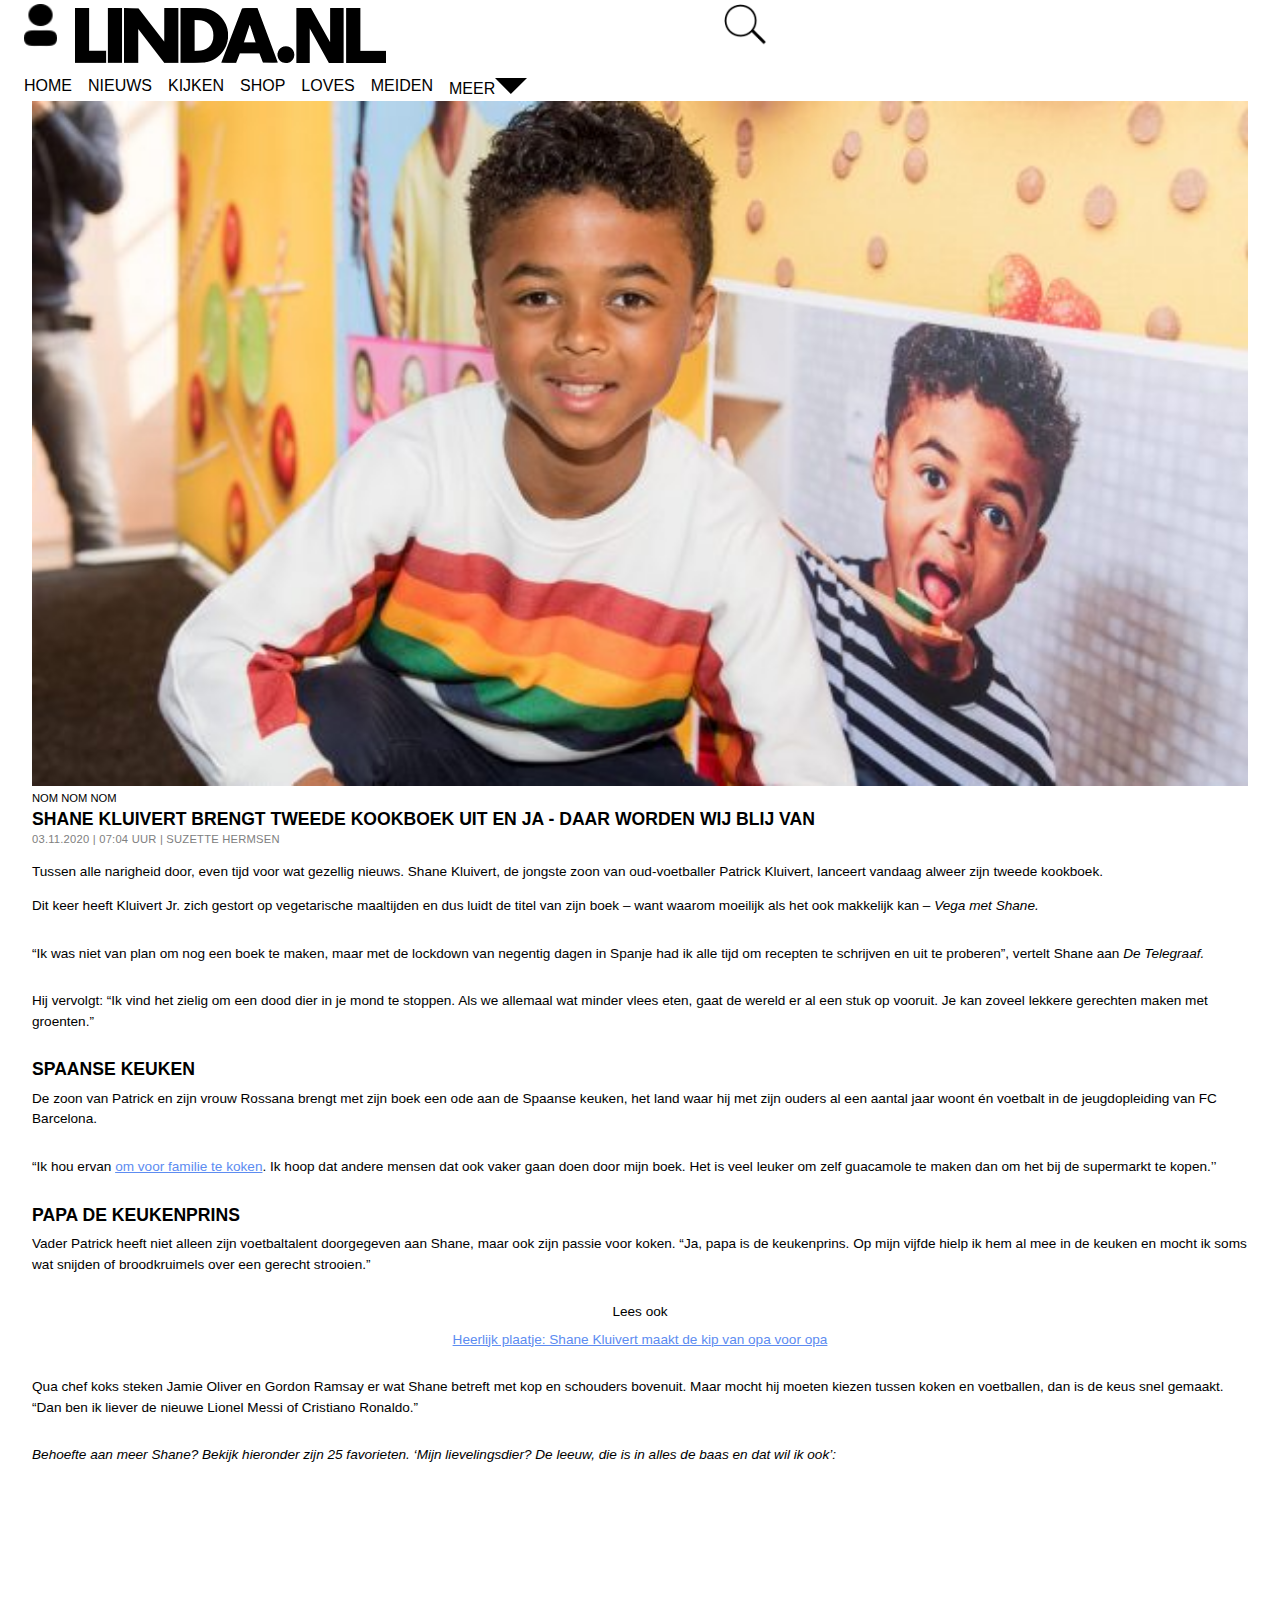
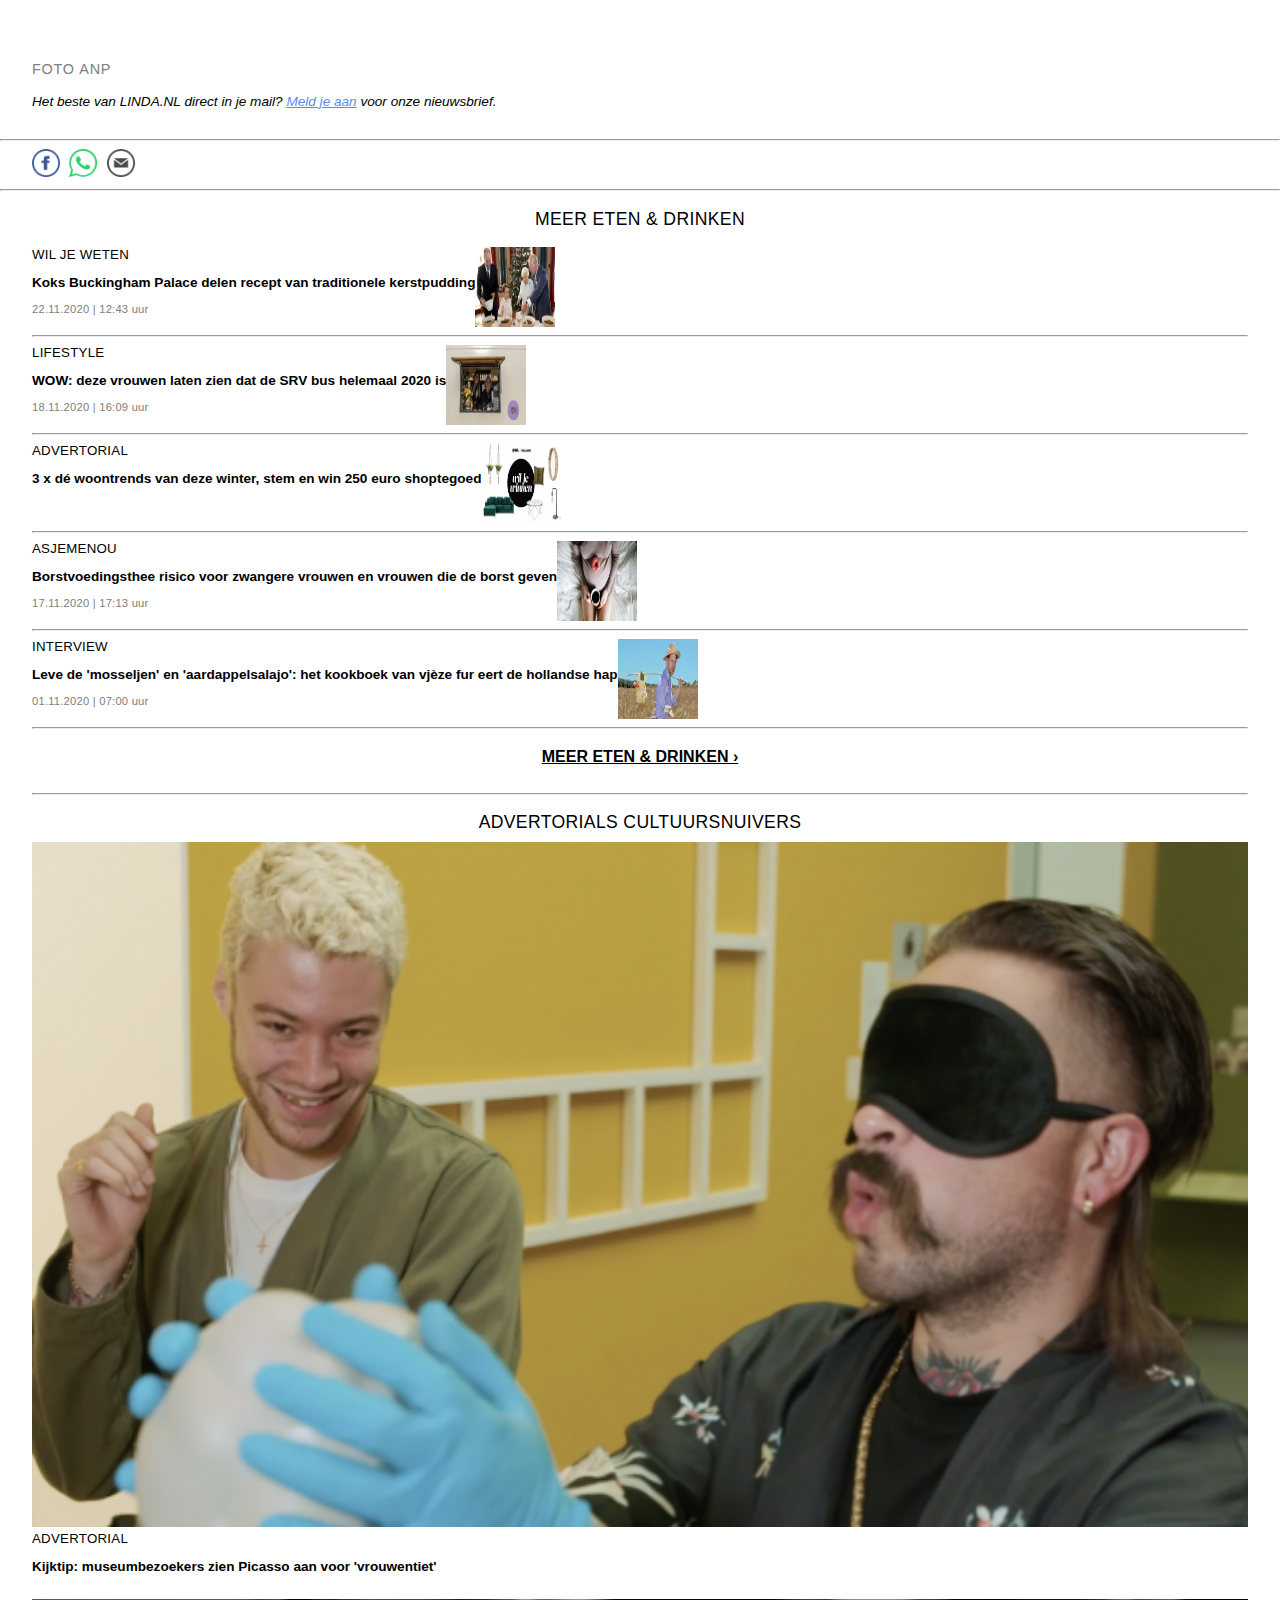
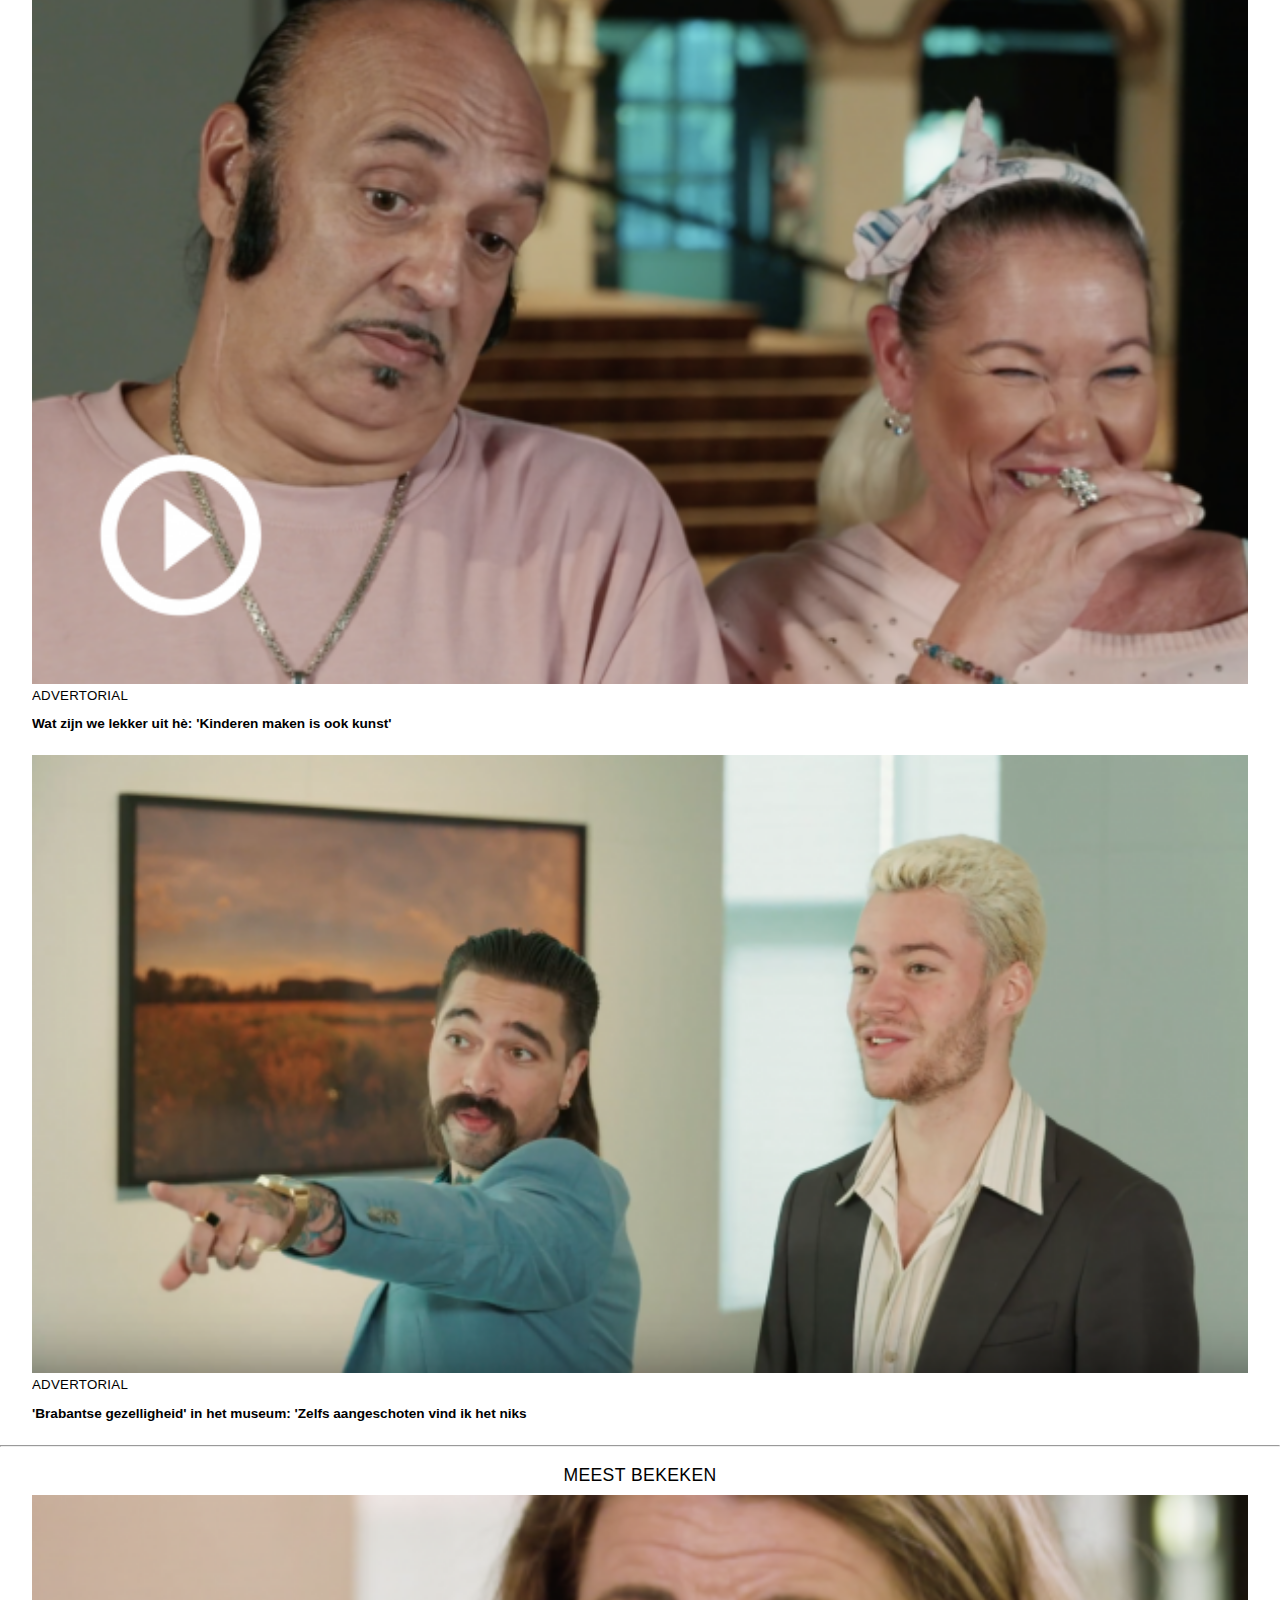
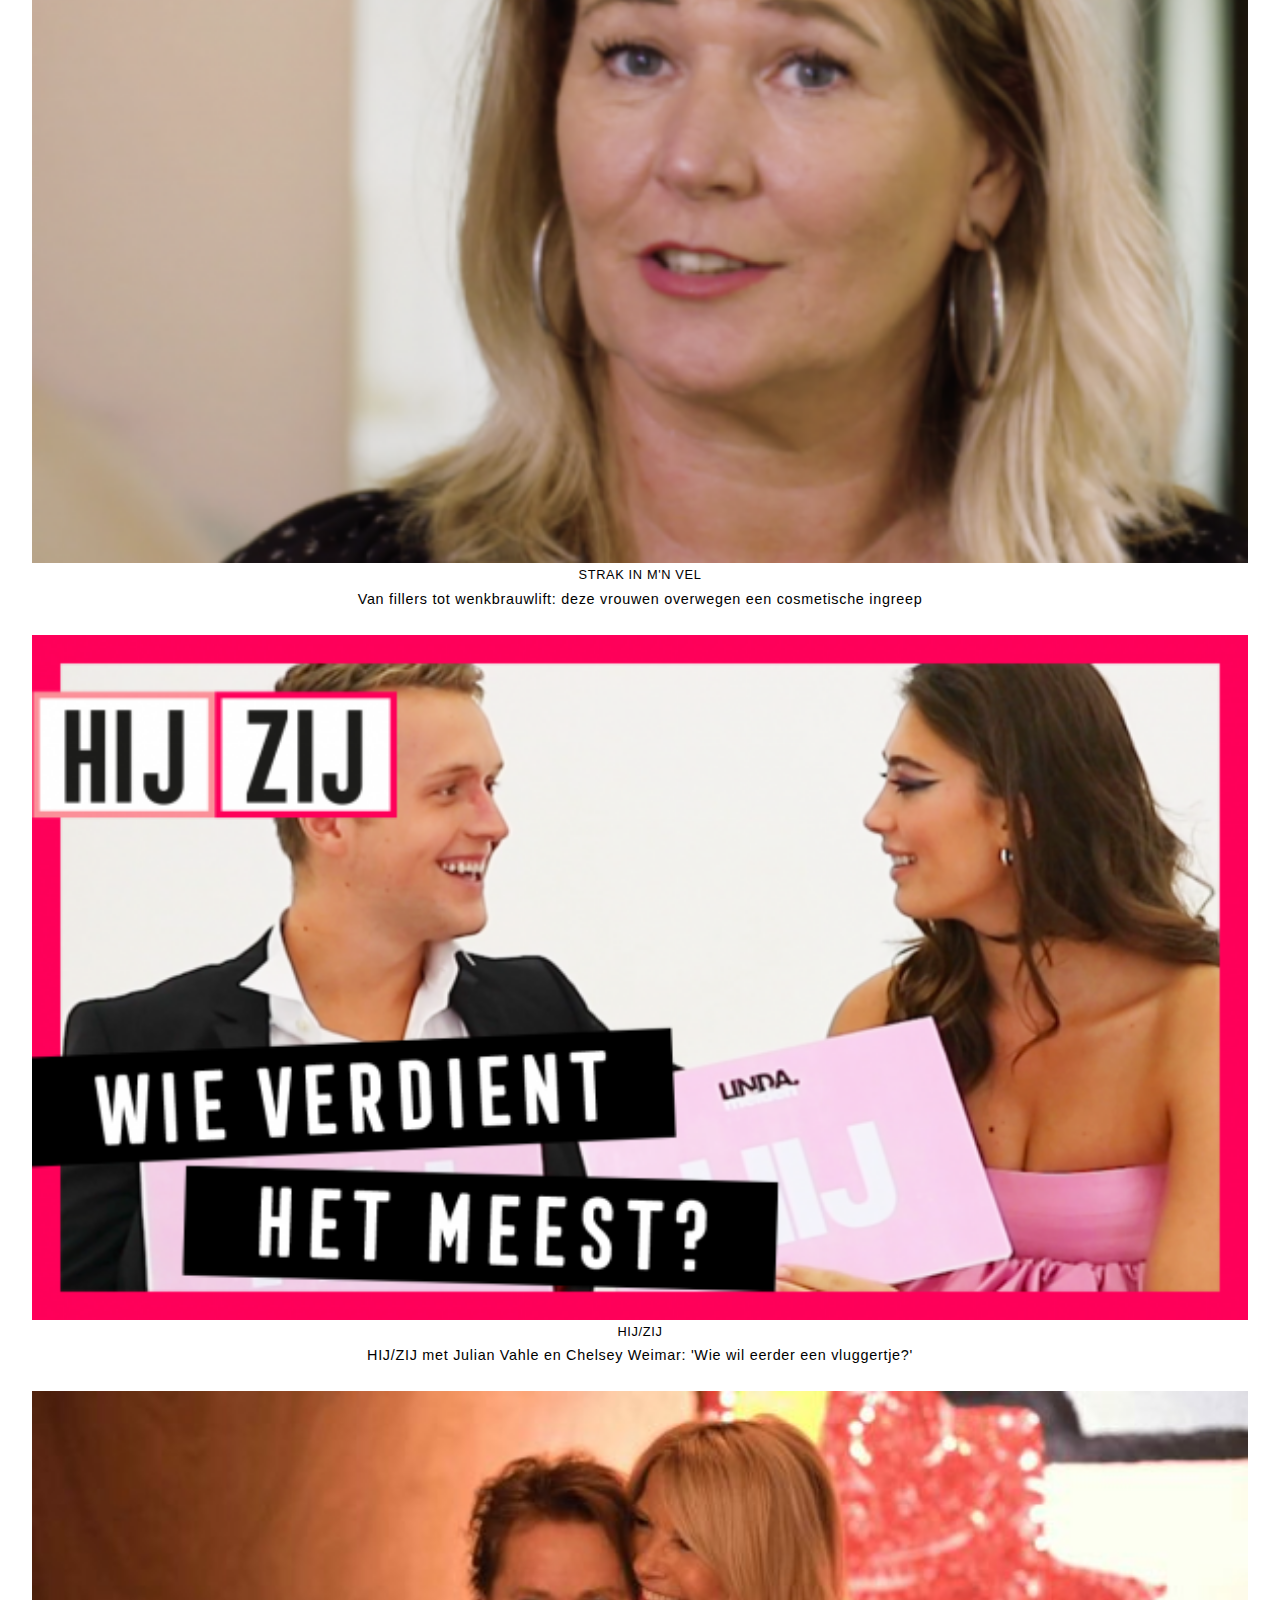
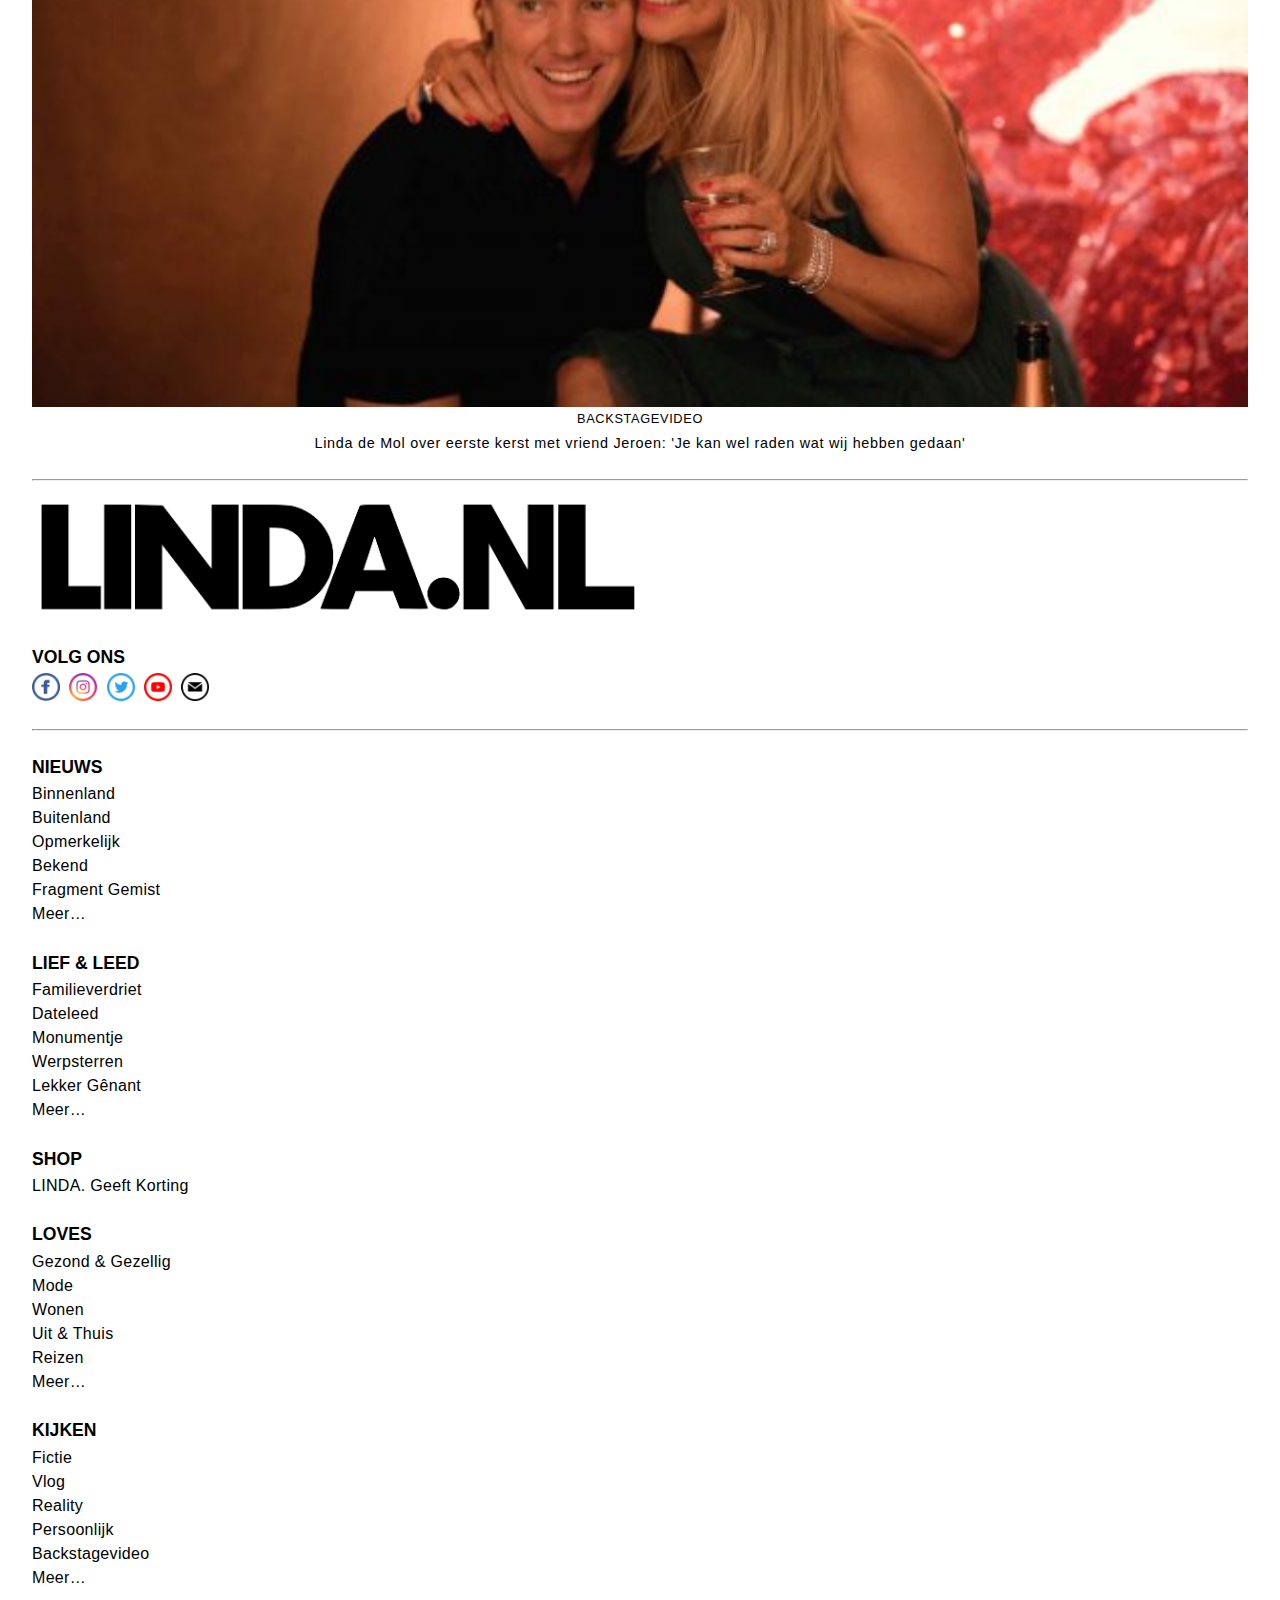
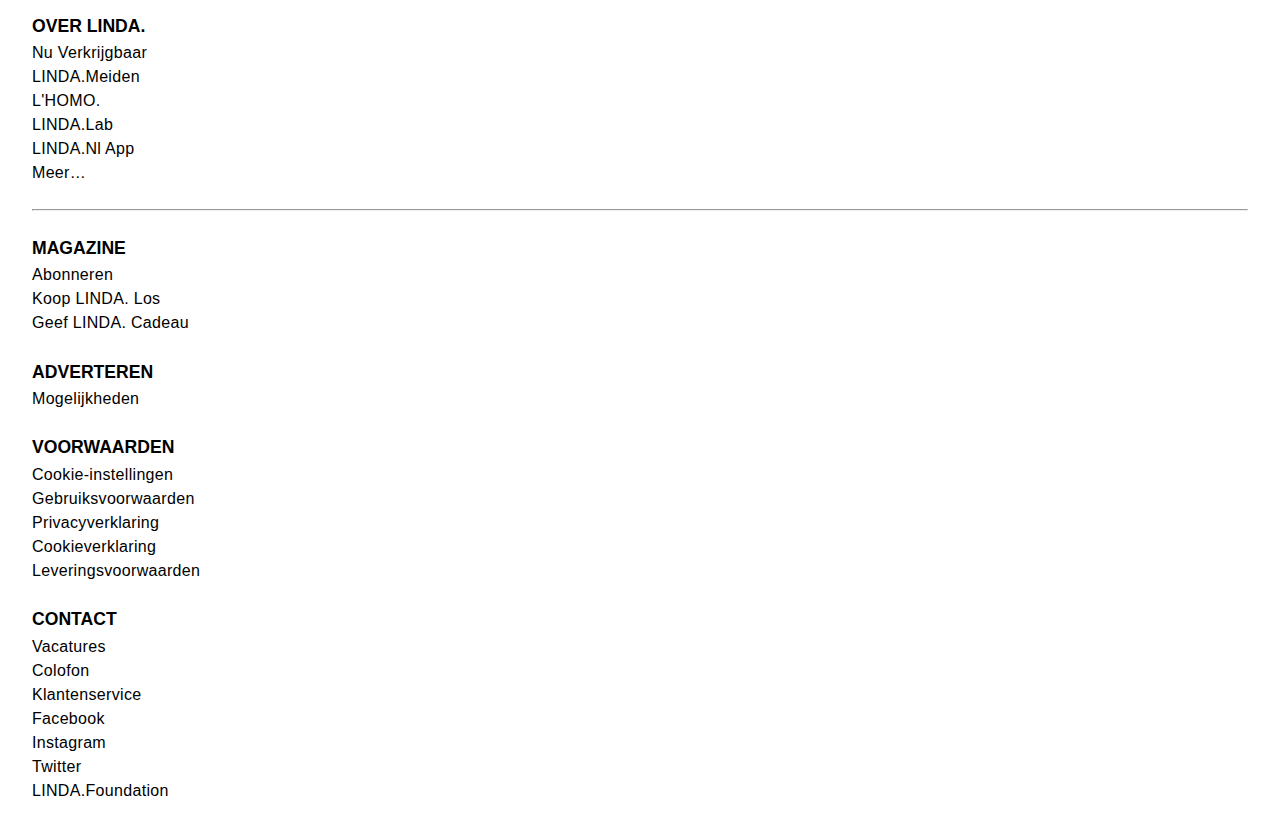
==== article.html @ 3e1a7495 "Add files via upload" ====
<!doctype html>
<html lang="nl">

<head>
    <meta charset="UTF-8">
    <meta name="author" content="jouw naam">
    <meta name="viewport" content="width=device-width, initial-scale=1">

    <title>Shane Kluivert brengt tweede kookboek uit en ja, daar worden wij blij van - Linda.nl</title>

    <link href="styles/style.css" rel="stylesheet">

    <!-- icon in de browserbalk -->
    <link rel="icon" href="" type="image/x-icon">
</head>

<body>
    <header>
        <nav>
            <ul>
                <li><a href=""> <img src="images/loginbutton@2x.png" alt="Account login"> </a></li>
                <li><a href="index.html"> <img src="images/Screenshot%202020-11-25%20at%2011.07.52.png" alt="Linda.nl logo"> </a></li>
                <li><a href=""> <img src="images/search@2x.png" alt="Zoekfunctie"> </a></li>
            </ul>

            <ul>
                <li><a href="index.html">Home</a></li>
                <li><a href="">Nieuws</a></li>
                <li><a href="">Kijken</a></li>
                <li><a href="">Shop</a></li>
                <li><a href="">Loves</a></li>
                <li><a href="">Meiden</a></li>
                <li class="meerknopje"><a href="">Meer<img src="images/more-menu@2x.png" alt="Meer menu"></a></li>
            </ul>
        </nav>
    </header>

    <main>
        <article>
            <img src="images/Shane-Kluivert-scaled-e1604383397595-600x338.jpg" alt="Shane Kluivert">
            <p class="ondertitel">Nom nom nom</p>
            <h1>Shane Kluivert brengt tweede kookboek uit en ja - daar worden wij blij van</h1>
            <h4>03.11.2020 | 07:04 uur | Suzette Hermsen</h4>

            <p><strong>Tussen alle narigheid door, even tijd voor wat gezellig nieuws. Shane Kluivert, de jongste zoon van oud-voetballer Patrick Kluivert, lanceert vandaag alweer zijn tweede kookboek.</strong></p>
            <p>Dit keer heeft Kluivert Jr. zich gestort op vegetarische maaltijden en dus luidt de titel van zijn boek – want waarom moeilijk als het ook makkelijk kan – <em>Vega met Shane.</em></p>
            <p>“Ik was niet van plan om nog een boek te maken, maar met de lockdown van negentig dagen in Spanje had ik alle tijd om recepten te schrijven en uit te proberen”, vertelt Shane aan <em>De Telegraaf.</em></p>
            <p>Hij vervolgt: “Ik vind het zielig om een dood dier in je mond te stoppen. Als we allemaal wat minder vlees eten, gaat de wereld er al een stuk op vooruit. Je kan zoveel lekkere gerechten maken met groenten.”</p>

            <h2>Spaanse keuken</h2>
            <p>De zoon van Patrick en zijn vrouw Rossana brengt met zijn boek een ode aan de Spaanse keuken, het land waar hij met zijn ouders al een aantal jaar woont én voetbalt in de jeugdopleiding van FC Barcelona.</p>
            <p>“Ik hou ervan <a href="https://www.linda.nl/nieuws/lekker-loeren/bekend-nederland-koken-shane-kluivert/">om voor familie te koken</a>. Ik hoop dat andere mensen dat ook vaker gaan doen door mijn boek. Het is veel leuker om zelf guacamole te maken dan om het bij de supermarkt te kopen.’’</p>

            <h2>Papa de keukenprins</h2>
            <p>Vader Patrick heeft niet alleen zijn voetbaltalent doorgegeven aan Shane, maar ook zijn passie voor koken. “Ja, papa is de keukenprins. Op mijn vijfde hielp ik hem al mee in de keuken en mocht ik soms wat snijden of broodkruimels over een gerecht strooien.”</p>

            <p><strong>Lees ook</strong></p>
            <p><a href="https://www.linda.nl/nieuws/lekker-loeren/bekend-nederland-koken-shane-kluivert/">Heerlijk plaatje: Shane Kluivert maakt de kip van opa voor opa</a></p>

            <p>Qua chef koks steken Jamie Oliver en Gordon Ramsay er wat Shane betreft met kop en schouders bovenuit. Maar mocht hij moeten kiezen tussen koken en voetballen, dan is de keus snel gemaakt. “Dan ben ik liever de nieuwe Lionel Messi of Cristiano Ronaldo.”</p>
            <p><i>Behoefte aan meer Shane? Bekijk hieronder zijn 25 favorieten. ‘Mijn lievelingsdier? De leeuw, die is in alles de baas en dat wil ik ook’:</i></p>

            <!-- bron = https://www.youtube.com/watch?v=6t5R_1Z32yU -->
            <iframe src="https://www.youtube.com/embed/6t5R_1Z32yU" frameborder="0" allow="accelerometer; autoplay; clipboard-write; encrypted-media; gyroscope; picture-in-picture" allowfullscreen></iframe>

            <h3>Foto <b>anp</b></h3>

            <p><i>Het beste van LINDA.NL direct in je mail? <a href="https://www.linda.nl/schrijf-je-in-voor-de-linda-nl-nieuwsbrief/">Meld je aan</a> voor onze nieuwsbrief.</i></p>

        </article>

        <hr />
        <section class='share'>
            <ul>
                <a href="https://www.facebook.com/login.php?skip_api_login=1&api_key=966242223397117&signed_next=1&next=https%3A%2F%2Fwww.facebook.com%2Fsharer%2Fsharer.php%3Fu%3Dhttps%253A%252F%252Fwww.linda.nl%252Flifestyle%252Feten-drinken%252Fshane-kluivert-tweede-kookboek-vega%252F&cancel_url=https%3A%2F%2Fwww.facebook.com%2Fdialog%2Fclose_window%2F%3Fapp_id%3D966242223397117%26connect%3D0%23_%3D_&display=popup&locale=en_GB" target="_blank"> <img src="images/share-fb@2x.png" alt="Share met Facebook"> </a>
                <a href="https://api.whatsapp.com/send?text=Shane%20Kluivert%20brengt%20tweede%20kookboek%20uit%20en%20ja%20-%20daar%20worden%20wij%20blij%20van%20https%3A%2F%2Fwww.linda.nl%2Flifestyle%2Feten-drinken%2Fshane-kluivert-tweede-kookboek-vega%2F" target="_blank"> <img src="images/share-whatsapp@2x.png" alt="Share met Whatsapp"> </a>
                <a href='mailto:redactie@linda.nl'> <img src="images/share-mail@2x.png" alt="Share met E-mail"> </a>
            </ul>
        </section> <!-- end of class share -->
        <hr />

        <article class='Meer eten & drinken'>
            <h2><b>Meer</b> eten &amp; drinken</h2>

            <section>
                <section>
                    <h5>Wil je weten</h5>
                    <h3>Koks Buckingham Palace delen recept van traditionele kerstpudding</h3>
                    <h4>22.11.2020 | 12:43 uur</h4>
                </section>
                <section>
                    <img src="images/Koninklijk-toetje-Buckingham-Palace-koks-delen-recept-van-traditionele-kerstpudding-300x168.jpg" alt="Koninklijke familie schept toetje van traditionele kerstpudding op">
                </section>
            </section>

            <hr />

            <section>
                <section>
                    <h5>Lifestyle</h5>
                    <h3>WOW: deze vrouwen laten zien dat de SRV bus helemaal 2020 is</h3>
                    <h4>18.11.2020 | 16:09 uur</h4>
                </section>
                <section>
                    <img src="images/DeWinkelOpWielen-scaled-e1605708329240-300x168.jpg" alt="2 dames openen winkel in SRV bus">
                </section>
            </section>

            <hr />

            <section>
                <section>
                    <h5>Advertorial</h5>
                    <h3>3 x dé woontrends van deze winter, stem en win 250 euro shoptegoed</h3>
                </section>
                <section>
                    <img src="images/WJW-header_nov_V1-300x169.png" alt="Winactie van Linda.nl en Bol.com voor woonartikelen">
                </section>
            </section>

            <hr />

            <section>
                <section>
                    <h5>Asjemenou</h5>
                    <h3>Borstvoedingsthee risico voor zwangere vrouwen en vrouwen die de borst geven</h3>
                    <h4>17.11.2020 | 17:13 uur</h4>
                </section>
                <section>
                    <img src="images/borstvoedingsthee-afgeraden-zwangere-vrouwen-borstvoeding-300x169.jpg" alt="Zwangere vrouw op bed, met koffie in de handen en een donut op de buik">
                </section>
            </section>

            <hr />

            <section>
                <section>
                    <h5>Interview</h5>
                    <h3>Leve de 'mosseljen' en 'aardappelsalajo': het kookboek van vjèze fur eert de hollandse hap</h3>
                    <h4>01.11.2020 | 07:00 uur</h4>
                </section>
                <section>
                    <img src="images/Leve-de-paddestoeljen-het-kookboek-van-Vj%C3%A8ze-Fur-eert-de-Hollandse-hap-300x169.jpg" alt=" Vjèze Fur met picknicktas vol Hollandse groenten">
                </section>
            </section>

            <hr />

            <p><a href="">meer eten &amp; drinken &rsaquo;</a></p>

            <hr />
        </article> <!-- end of class meer eten & drinken -->


        <article class='advertorials cultuursnuivers'>
            <h2><b>Advertorials</b> cultuursnuivers</h2>

            <section>
                <img src="images/Van-abbe-e1605616586146-600x338.png" alt="Museumbezoekers raken geblinddoekt kunstwerk Picasso aan">
                <h5>Advertorial</h5>
                <h3>Kijktip: museumbezoekers zien Picasso aan voor 'vrouwentiet'</h3>
            </section>

            <section>
                <img src="images/Een-titel-toevoegen-2-600x338.png" alt="Een stelletje, links een man, rechts een vrouw">
                <h5>Advertorial</h5>
                <h3>Wat zijn we lekker uit hè: 'Kinderen maken is ook kunst'</h3>
            </section>

            <section>
                <img src="images/Schermafbeelding-2020-11-06-om-14.55.43-600x305.png" alt="2 museumbezoekers, de linker wijst naar een kunstwerk, de rechter kijkt er verbaasd naar">
                <h5>Advertorial</h5>
                <h3>'Brabantse gezelligheid' in het museum: 'Zelfs aangeschoten vind ik het niks</h3>
            </section>
        </article> <!-- end of class advertorials cultuursnuivers -->

        <hr />
        <article class='Meest bekeken'>
            <h2><b>Meest</b> bekeken</h2>

            <section>
                <img src="images/Schermafbeelding-2020-11-20-om-16.22.31-600x330.png" alt="Een vrouw die een cosmetische ingreep overweegt">
                <section>
                    <h5>Strak in m'n vel</h5>
                    <h3>Van fillers tot wenkbrauwlift: deze vrouwen overwegen een cosmetische ingreep</h3>
                </section>
            </section>

            <section>
                <img src="images/hij-zij-thumb-julian-600x338.png" alt="Links Julian Vahle, rechts Chelsey Weimar, thumbnail: 'Wie verdient het meest'">
                <section>
                    <h5>Hij/zij</h5>
                    <h3>HIJ/ZIJ met Julian Vahle en Chelsey Weimar: 'Wie wil eerder een vluggertje?'</h3>
                </section>
            </section>

            <section>
                <img src="images/linda-jeroen-kerst-600x304.jpg" alt="Linda de Mol vrolijk op schoot bij vriend Jeroen">
                <section>
                    <h5>Backstagevideo</h5>
                    <h3>Linda de Mol over eerste kerst met vriend Jeroen: 'Je kan wel raden wat wij hebben gedaan'</h3>
                </section>
            </section>

        </article> <!-- end of class meest bekeken -->
    </main>

    <footer>
        <hr />

        <img class="logo" src="images/Screenshot%202020-11-25%20at%2011.07.52.png" alt="Linda.nl logo">

        <section class='volg ons'>
            <h2>Volg ons</h2>
            <ul>
                <a href="https://www.facebook.com/linda.nl/" target="_blank"> <img src="images/icon-fb@2x.png" alt="Facebook icon"> </a>
                <a href="https://www.instagram.com/linda/" target="_blank"> <img src="images/icon-instagram@2x.png" alt="Instagram icon"> </a>
                <a href="https://twitter.com/lindanieuws" target="_blank"> <img src="images/icon-twitter@2x.png" alt="Twitter icon"> </a>
                <a href="https://www.youtube.com/channel/UCWC7Q-2GDq3qexVxcdWIJoQ" target="_blank"> <img src="images/icon-youtube@2x.png" alt="You-Tube icon"> </a>
                <a href="https://www.linda.nl/nieuwsbrief" target="_blank"> <img src="images/icon-newsletter@2x.png" alt="E-mail icon"> </a>
            </ul>
        </section> <!-- end of class volg ons -->

        <hr />

        <section class='Nieuws'>
            <h2><a href="https://www.linda.nl/nieuws/">Nieuws</a></h2>
            <ul>
                <li><a href="https://www.linda.nl/nieuws/binnenland/">Binnenland</a></li>
                <li><a href="https://www.linda.nl/nieuws/buitenland/">Buitenland</a></li>
                <li><a href="https://www.linda.nl/nieuws/opmerkelijk/">Opmerkelijk</a></li>
                <li><a href="https://www.linda.nl/nieuws/bekend/">Bekend</a></li>
                <li><a href="https://www.linda.nl/nieuws/fragment-gemist/">Fragment Gemist</a></li>
                <li><a href="https://www.linda.nl/nieuws/">Meer&hellip;</a></li>
            </ul>
        </section> <!-- end of class nieuws -->

        <section class='Lief & leed'>
            <h2><a href="https://www.linda.nl/lief-en-leed/">Lief &amp; leed</a></h2>
            <ul>
                <li><a href="https://www.linda.nl/familieverdriet/">Familieverdriet</a></li>
                <li><a href="https://www.linda.nl/lief-en-leed/dateleed/">Dateleed</a></li>
                <li><a href="https://www.linda.nl/lief-en-leed/monumentje/">Monumentje</a></li>
                <li><a href="https://www.linda.nl/lief-en-leed/werpsterren/">Werpsterren</a></li>
                <li><a href="https://www.linda.nl/lief-en-leed/lekker-genant/">Lekker Gênant</a></li>
                <li><a href="https://www.linda.nl/lief-en-leed/">Meer&hellip;</a></li>
            </ul>
        </section> <!-- end of class lief & leed -->

        <section class='Shop'>
            <h2><a href="https://korting.linda.nl/">Shop</a></h2>
            <ul>
                <li><a href="https://korting.linda.nl/">LINDA. Geeft Korting</a></li>
            </ul>
        </section> <!-- end of class shop -->

        <section class='Loves'>
            <h2><a href="https://www.linda.nl/loves/">Loves</a></h2>
            <ul>
                <li><a href="https://www.linda.nl/gezond-gezellig/">Gezond &amp; Gezellig</a></li>
                <li><a href="https://www.linda.nl/lifestyle/mode/">Mode</a></li>
                <li><a href="https://www.linda.nl/lifestyle/wonen/">Wonen</a></li>
                <li><a href="https://www.linda.nl/uit/">Uit &amp; Thuis</a></li>
                <li><a href="https://www.linda.nl/reizen/">Reizen</a></li>
                <li><a href="https://www.linda.nl/loves/">Meer&hellip;</a></li>
            </ul>
        </section> <!-- end of class loves -->

        <section class='Kijken'>
            <h2><a href="https://www.linda.nl/kijken/">Kijken</a></h2>
            <ul>
                <li><a href="https://www.linda.nl/tv/fictie/">Fictie</a></li>
                <li><a href="https://www.linda.nl/tv/vlog/">Vlog</a></li>
                <li><a href="https://www.linda.nl/tv/reality/">Reality</a></li>
                <li><a href="https://www.linda.nl/tv/persoonlijk/">Persoonlijk</a></li>
                <li><a href="https://www.linda.nl/tv/backstagevideo/">Backstagevideo</a></li>
                <li><a href="https://www.linda.nl/tv/">Meer&hellip;</a></li>
            </ul>
        </section> <!-- end of class kijken -->

        <section class='Over LINDA.'>
            <h2><a href="https://www.linda.nl/magazine/">Over LINDA.</a></h2>
            <ul>
                <li><a href="https://www.linda.nl/magazine/">Nu Verkrijgbaar</a></li>
                <li><a href="https://www.linda.nl/linda-meiden/">LINDA.Meiden</a></li>
                <li><a href="https://www.linda.nl/linda-tv-nieuws/lhomo-linda-tv/">L'HOMO.</a></li>
                <li><a href="https://www.linda.nl/?page_id=526406/">LINDA.Lab</a></li>
                <li><a href="https://www.linda.nl/app/">LINDA.Nl App</a></li>
                <li><a href="https://www.linda.nl/magazine/">Meer&hellip;</a></li>
            </ul>
        </section> <!-- end of class over LINDA. -->

        <hr />

        <section class='Magazine'>
            <h2>Magazine</h2>
            <ul>
                <li><a href="https://abonnement.linda.nl/#origin=titelsite-linda&linktype=click-abonneren-footer/">Abonneren</a></li>
                <li><a href="https://www.linda.nl/koop-linda-los/">Koop LINDA. Los</a></li>
                <li><a href="https://abonnement.linda.nl/geefcadeau#origin=titelsite-linda&linktype=click-footer-cadeau/">Geef LINDA. Cadeau</a></li>
            </ul>
        </section> <!-- end of class magazine -->

        <section class='Adverteren'>
            <h2>Adverteren</h2>
            <ul>
                <li><a href="https://adverteren.linda.nl/">Mogelijkheden</a></li>
            </ul>
        </section> <!-- end of class adverteren -->

        <section class='Voorwaarden'>
            <h2>Voorwaarden</h2>
            <ul>
                <li><a href="">Cookie-instellingen</a></li>
                <li><a href="https://privacy.talpanetwork.com/nl/voorwaarden/">Gebruiksvoorwaarden</a></li>
                <li><a href="https://privacy.talpanetwork.com/nl/privacy/">Privacyverklaring</a></li>
                <li><a href="https://privacy.talpanetwork.com/nl/cookies/">Cookieverklaring</a></li>
                <li><a href="https://www.linda.nl/leveringsvoorwaarden/">Leveringsvoorwaarden</a></li>
            </ul>
        </section> <!-- end of class voorwaarden -->

        <section class='Contact'>
            <h2>Contact</h2>
            <ul>
                <li><a href="https://www.linda.nl/vacature/">Vacatures</a></li>
                <li><a href="https://www.linda.nl/colofon/">Colofon</a></li>
                <li><a href="http://klantenservice.linda.nl/nl/support/home/">Klantenservice</a></li>
                <li><a href="https://www.facebook.com/linda.nl/">Facebook</a></li>
                <li><a href="https://www.instagram.com/linda/">Instagram</a></li>
                <li><a href="https://twitter.com/lindanieuws/">Twitter</a></li>
                <li><a href="https://www.lindafoundation.nl/">LINDA.Foundation</a></li>
            </ul>
        </section> <!-- end of class contact -->
    </footer>

    <script src="scripts/script.js"></script>
</body>

</html>
---- styles/style.css ----
/* styling geldig op alle html */
* {
    /* nergens een padding tussen, zonder dit kan een default gegeven worden met padding */
    padding: 0;
    /* padding en border hebben geen invloed op de width */
    box-sizing: border-box;
    font-family: "Helvetica Neue", sans-serif;
    background-color: white;
    margin: 0;
}

header {
    display: flex;
    margin-left: 1em;
    margin-right: 1em;
}

header nav ul {
    display: flex;
    overflow-x: scroll;
}

header nav ul li {
    text-transform: uppercase;
    font-weight: 200;
    /* margin boven en onder & links en rechts */
    margin: .25em 0;
    line-height: 1em;
    list-style-type: none;
    padding-left: .5em;
    padding-right: .5em;
}

.meerknopje {
    display: flex;
    flex-direction: row;
}

/* unvisited link */
header a:link {
    color: black;
    text-decoration: none;
}

/* visited link */
header a:visited {
    color: black;
    text-decoration: none;
    text-decoration: underline;
    font-weight: 600;
}

/* mouse over link */
header a:hover,
a:focus {
    color: black;
    text-decoration: none;
}

/* selected link */
header a:active {}


/* inlog icon in header */
header nav ul li:nth-of-type(1) img {
    width: 110%;
}

/* linda logo in header */
header nav ul li:nth-of-type(2) img {
    width: 50%;
}

/* vergrootglas icon in header */
header nav ul li:nth-of-type(3) img {
    width: 90%;
}

main article {
    margin-left: 2em;
    margin-right: 2em;
}

p.ondertitel {
    text-transform: uppercase;
    font-weight: 300;
    margin-top: 1em;
    margin: auto;
    font-size: .7em;
}

h1 {
    text-transform: uppercase;
    font-weight: 900;
    /* maak de tekst zo smal als mogelijk */
    font-stretch: ultra-condensed;
    /* margin boven en onder & links en rechts */
    margin: .25em 0;
    line-height: 1em;
    font-size: 1.1em;
}

h2 {
    text-transform: uppercase;
    margin: 0 0 .5em 0;
    /* maak de tekst zo smal als mogelijk */
    font-stretch: ultra-condensed;
    font-size: 1.1em;
}

h3 {
    font-weight: 600;
    font-size: .85em;
}

h4 {
    font-weight: 300;
    /* iets meer witruimte tussen de letters in */
    letter-spacing: .02em;
    font-size: .7em;
    color: grey;
}

h5 {
    text-transform: uppercase;
    font-weight: 300;
    /* iets meer witruimte tussen de letters in */
    letter-spacing: .02em;
    margin: 0 0 1em 0;
}

p {
    font-size: .85em;
    font-weight: 300;
    margin: 0 0 2em 0;
    line-height: 1.5em;
}

/* H2 in eerste artikel over Shane KLuivert */
main article:nth-of-type(1) h2 {
    font-weight: 900;
}

/* H2 in tweede artikel met kopje meer eten & drinken */
main article:nth-of-type(2) h2 {
    font-weight: 200;
    /* iets meer witruimte tussen de letters in */
    letter-spacing: .02em;
    text-align: center;
    padding-top: 1em;
}

/* H2 in derde artikel met kopje advertorials cultuursnuivers */
main article:nth-of-type(3) h2 {
    font-weight: 200;
    /* iets meer witruimte tussen de letters in */
    letter-spacing: .02em;
    text-align: center;
    padding-top: 1em;
}

/* H2 in vierde artikel met kopje meest bekeken */
main article:nth-of-type(4) h2 {
    font-weight: 200;
    /* iets meer witruimte tussen de letters in */
    letter-spacing: .02em;
    text-align: center;
    padding-top: 1em;
}

/* H3 in eerste artikel over Shane Kluivert */
main article:nth-of-type(1) h3:nth-of-type(1) {
    text-transform: uppercase;
    font-weight: 300;
    font-size: .9em;
    color: grey;
    /* iets meer witruimte tussen de letters in */
    letter-spacing: .05em;
    padding: 1em 0;
}

/* H3 in tweede artikel over meer eten & drinken */
main article:nth-of-type(2) h3 {
    padding-bottom: 1em;
}

/* H3 in het derde artikel over advertorials cultuursnuivers */
main article:nth-of-type(3) h3 {
    padding-bottom: 1.8em;
}

/* H3 in vierde artikel over meest bekeken de 'uitleg' bij afbeelding */
main article:nth-of-type(4) h3 {
    font-weight: 400;
    font-size: .9em;
    /* iets meer witruimte tussen de letters in */
    letter-spacing: .05em;
    line-height: 1.4em;
    margin-bottom: 1.8em;
}

/* H4 in eerste artikel over Shane Kluivert 'tijdsaanduiding en auteur' */
main article:nth-of-type(1) h4 {
    text-transform: uppercase;
    margin: 0 0 1.5em 0;
}

/* H5 in vierde artikel over meest bekeken de 'ondertitel' bij afbeelding */
main article:nth-of-type(4) h5 {
    letter-spacing: .05em;
    font-size: .8em;
    margin-bottom: .5em;
}

/* eerste p in eerste artikel over Shane Kluivert */
main article:nth-of-type(1) p:nth-of-type(2) {
    margin-bottom: 1em;
}

/* negende p in eerste artikel over Shane Kluivert 'lees ook' */
main article:nth-of-type(1) p:nth-of-type(9) {
    text-align: center;
    margin-top: 2em;
    margin-bottom: .5em;
}

/* tiende p in eerste artikel over Shane Kluivert 'link bij lees ook' */
main article:nth-of-type(1) p:nth-of-type(10) {
    text-align: center;
    margin-top: 0;
    margin-bottom: 2em;
}

/* p in tweede artikel 'meer eten & drinken link' */
main article:nth-of-type(2) p:nth-of-type(1) {
    text-transform: uppercase;
    font-weight: 800;
    text-align: center;
    margin-top: 1em;
    margin-bottom: 1.5em;
    font-size: 1em;
}

/* linkjes in eerste artikel over Shane Kluivert */
main article:nth-of-type(1) a {
    text-decoration: underline;
    color: black;
}

/* linkjes in tweede artikel 'meer eten & drinken' */
main article:nth-of-type(2) a {
    text-decoration: underline;
    color: black;
}

/* unvisited link in eerste artikel over Shane Kluivert */
main article:nth-of-type(1) a:link {
    color: #5d8cf1;
}

/* visited link in eerste artikel over Shane Kluivert */
main article:nth-of-type(1) a:visited {
    color: #5d8cf1;
}

/* mouse over link in eerste artikel over Shane Kluivert */
main article:nth-of-type(1) a:hover,
a:focus {}

/* selected link in eerste artikel over Shane Kluivert */
main article:nth-of-type(1) a:active {}

/* het tweede artikel */
main article:nth-of-type(2) section {
    display: flex;
    align-items: flex-start;
    padding: .25em 0;
}

/* de secties in de secties in het tweede artikel */
main article:nth-of-type(2) section section {
    display: flex;
    align-items: flex-start;
}

/* het eerste 'blokje' in het tweede artikel */
main article:nth-of-type(2) section:nth-of-type(1) {
    display: flex;
    flex-direction: row;
}

/* de eerste sectie uit het eerste 'blokje' in het tweede artikel */
main article:nth-of-type(2) section:nth-of-type(1) section:nth-of-type(1) {
    flex-direction: column;
}

/* het tweede 'blokje' in het tweede artikel */
main article:nth-of-type(2) section:nth-of-type(2) {
    display: flex;
    flex-direction: row;
}

/* de eerste sectie uit het tweede 'blokje' in het tweede artikel */
main article:nth-of-type(2) section:nth-of-type(2) section:nth-of-type(1) {
    flex-direction: column;
}

/* het derde 'blokje' in het tweede artikel */
main article:nth-of-type(2) section:nth-of-type(3) {
    display: flex;
    flex-direction: row;
}

/* de eerste sectie uit het derde 'blokje' in het tweede artikel */
main article:nth-of-type(2) section:nth-of-type(3) section:nth-of-type(1) {
    flex-direction: column;
}

/* het vierde 'blokje' in het tweede artikel */
main article:nth-of-type(2) section:nth-of-type(4) {
    display: flex;
    flex-direction: row;
}

/* de eerste sectie uit het vierde 'blokje' in het tweede artikel */
main article:nth-of-type(2) section:nth-of-type(4) section:nth-of-type(1) {
    flex-direction: column;
}

/* het vijfde 'blokje' in het tweede artikel */
main article:nth-of-type(2) section:nth-of-type(5) {
    display: flex;
    flex-direction: row;
}

/* de eerste sectie uit het vijfde 'blokje' in het tweede artikel */
main article:nth-of-type(2) section:nth-of-type(5) section:nth-of-type(1) {
    flex-direction: column;
}

/* de secties uit artikel 3 in een horizontale scrollbar willen plaatsen */
main article:nth-of-type(3) section {
    /* scrollbar van meerdere elementen die uit beeld flowen */
    overflow-x: scroll;
}

/* de secties uit artikel 4 in een horizontale scrollbar willen plaatsen */
main article:nth-of-type(4) section {
    /* scrollbar van meerdere elementen die uit beeld flowen */
    overflow-x: scroll;
}

/* in het vierde artikel de tekst onder de foto */
main article:nth-of-type(4) section section:nth-of-type(1) {
    text-align: center;

}

main section.share {
    margin-left: 2em;
    padding: .5em 0;
}

/* unvisited link bij section 'share' */
main section.share a:link {
    color: black;
    text-decoration: none;
}

/* visited link bij section 'share' */
main section.share a:visited {
    color: black;
    text-decoration: none;
}

/* mouse over link bij section 'share' */
main section.share a:hover,
a:focus {
    text-decoration: none;
}

/* selected link bij section 'share' */
main section.share a:active {}

/* afbeelding Shane in eerste artikel */
main article:nth-of-type(1) img {
    width: 100%;
    height: auto;
}

/* video over Shane in eerste artikel */
main article:nth-of-type(1) iframe {
    width: 100%;
    height: auto;
}

/* afbeeldingen van facebook, whatsapp en email om te sharen */
main section.share img {
    width: 1.75em;
    height: auto;
    margin-right: .3em;
}

/* afbeeldingen in artikel 'meer eten & drinken */
main article:nth-of-type(2) section:nth-of-type(2) img {
    width: 5em;
    height: 5em;
}

/* afbeeldingen in artikel 'advertorials cultuursnuivers' */
main article:nth-of-type(3) section img {
    width: 100%;
    height: auto;
}

/* afbeeldingen in artikel 'meest bekeken' */
main article:nth-of-type(4) section img {
    width: 100%;
    height: auto;
}

footer {
    margin-left: 2em;
    margin-right: 2em;
    position: static;
}

footer section {
    position: relative;
    flex-wrap: wrap;
}

footer section:nth-of-type(1) {
    text-decoration: none;
}

footer h2 {
    font-size: 1.1em;
    margin: 1.5em 0 .25em 0;
    text-decoration: none;
}

footer ul {
    list-style-type: none;
    margin: .25em 0 1.5em 0;
}

footer ul li {
    font-weight: 300;
    letter-spacing: .02em;
    line-height: 1.5em;
    text-decoration: none;
}

/* unvisited link */
footer a:link {
    color: black;
    text-decoration: none;
}

/* visited link */
footer a:visited {
    color: black;
    text-decoration: none;
}

/* mouse over link */
footer a:hover,
a:focus {
    text-decoration: underline;
}

/* selected link */
footer a:active {}

/* unvisited link bij 'volg ons' */
footer section:nth-of-type(1) a:link {
    text-decoration: none;
}

/* visited link bij 'volg ons' */
footer section:nth-of-type(1) a:visited {
    text-decoration: none;
}

/* mouse over link bij 'volg ons' */
footer section:nth-of-type(1) a:hover,
a:focus {
    color: black;
    text-decoration: none;
}

/* selected link bij 'volg ons' */
footer section:nth-of-type(1) a:active {}

/* afbeeldingen van social media accounts in de footer */
footer section:nth-of-type(1) img {
    width: 1.75em;
    height: auto;
    margin-right: .3em;
}

.logo {
    width: 50%;
    align-content: center;
    margin-top: 1em;
}
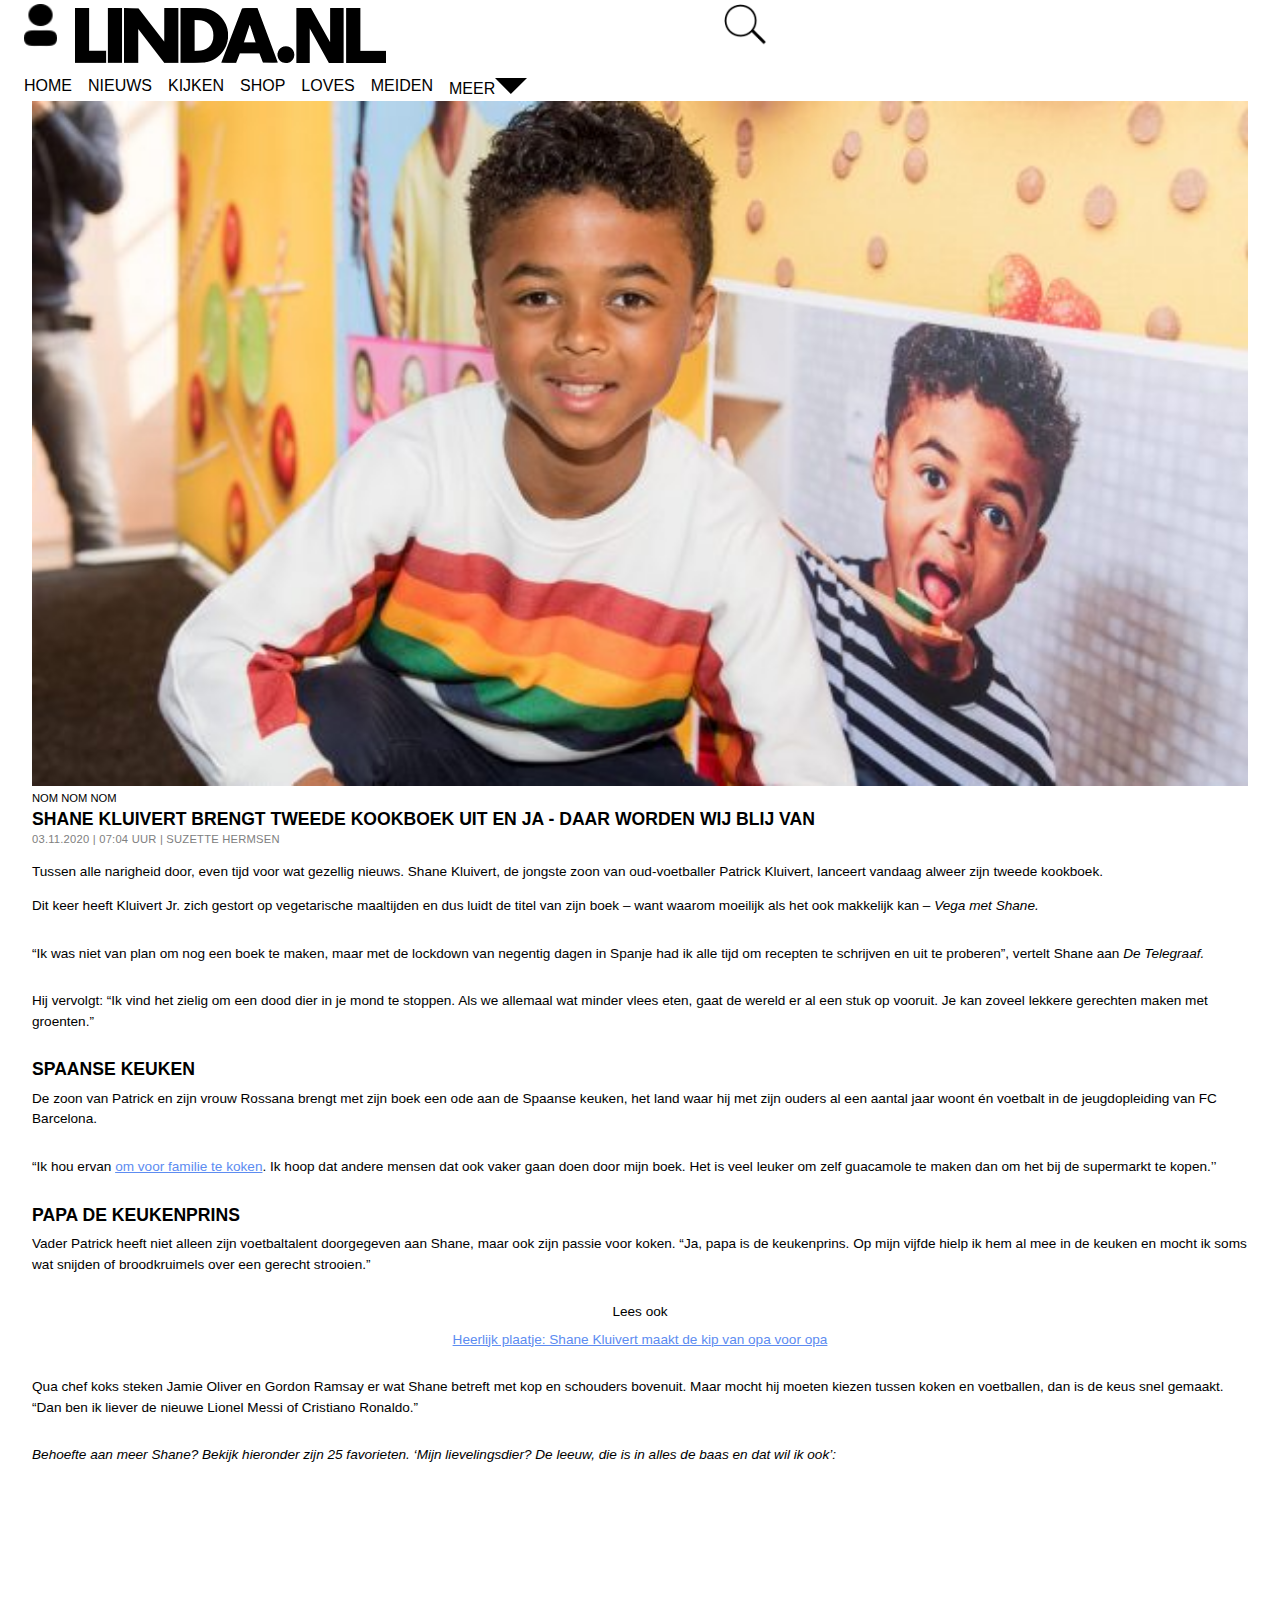
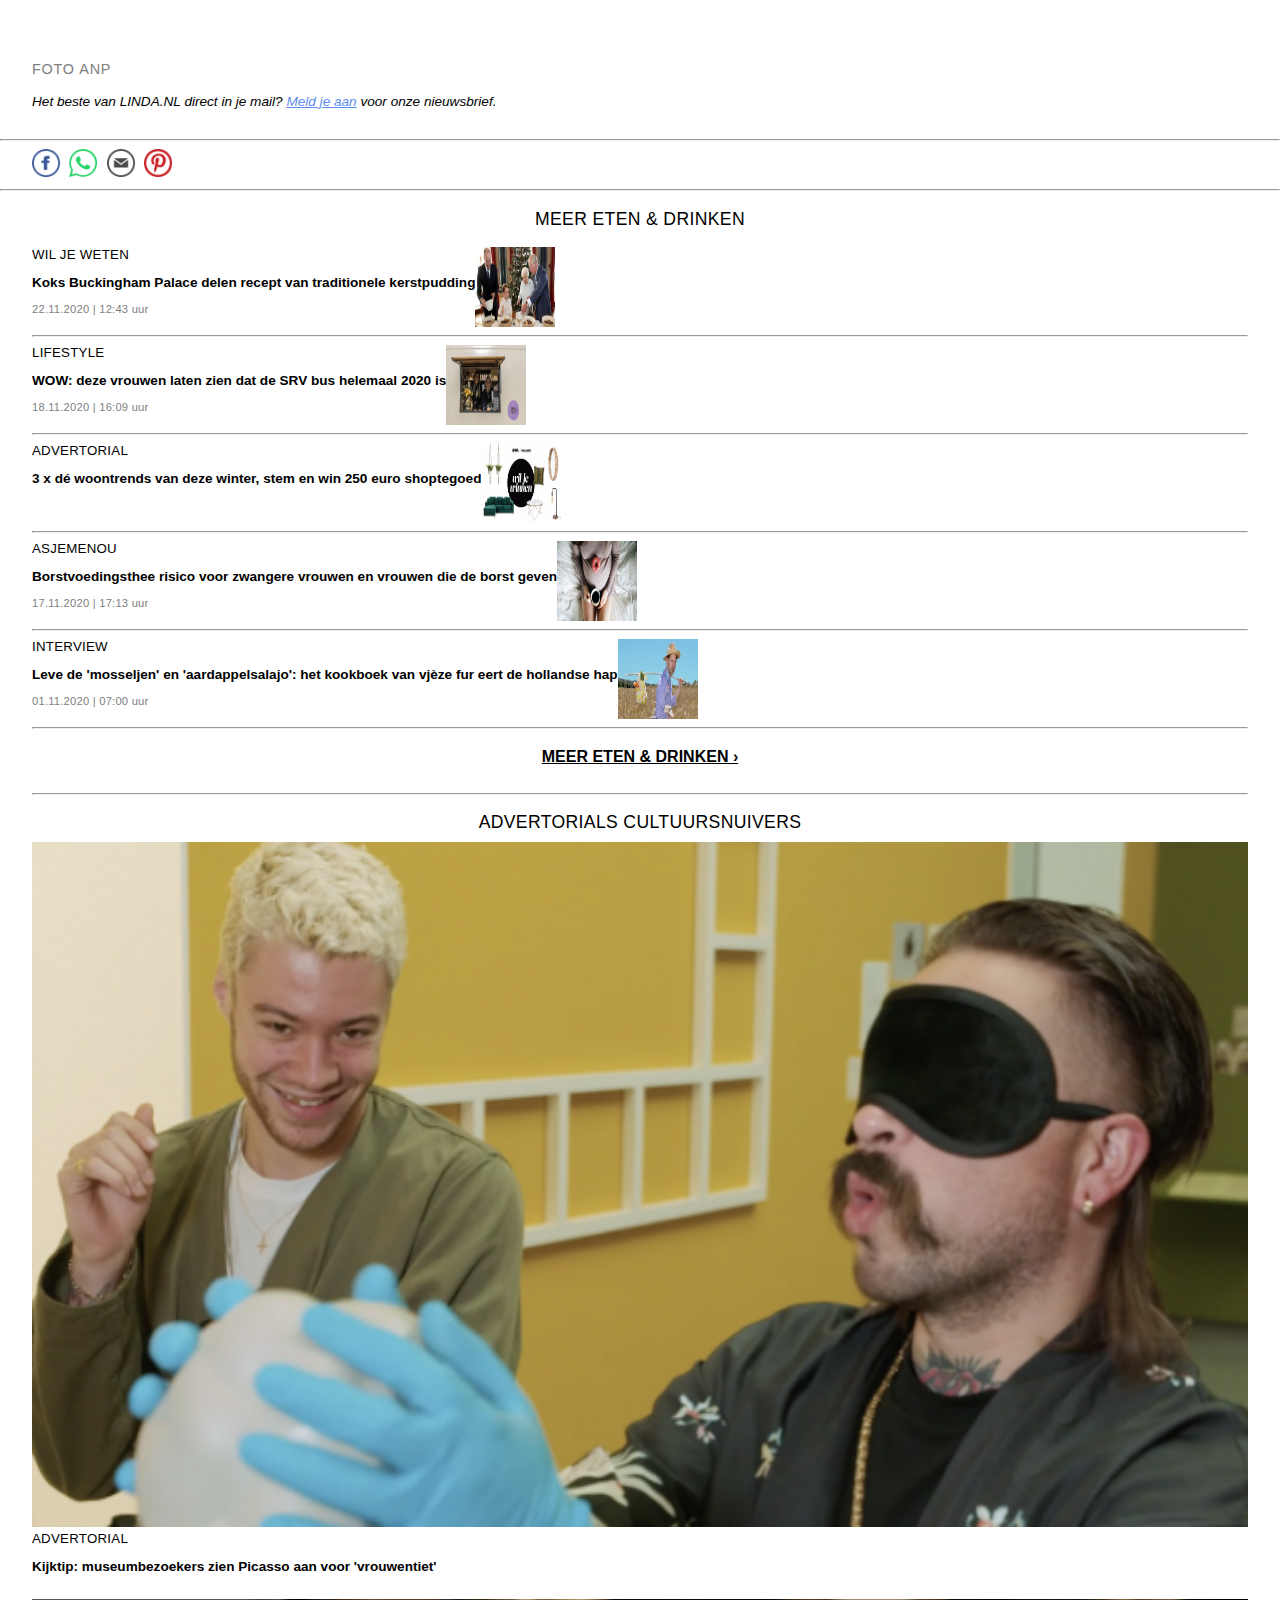
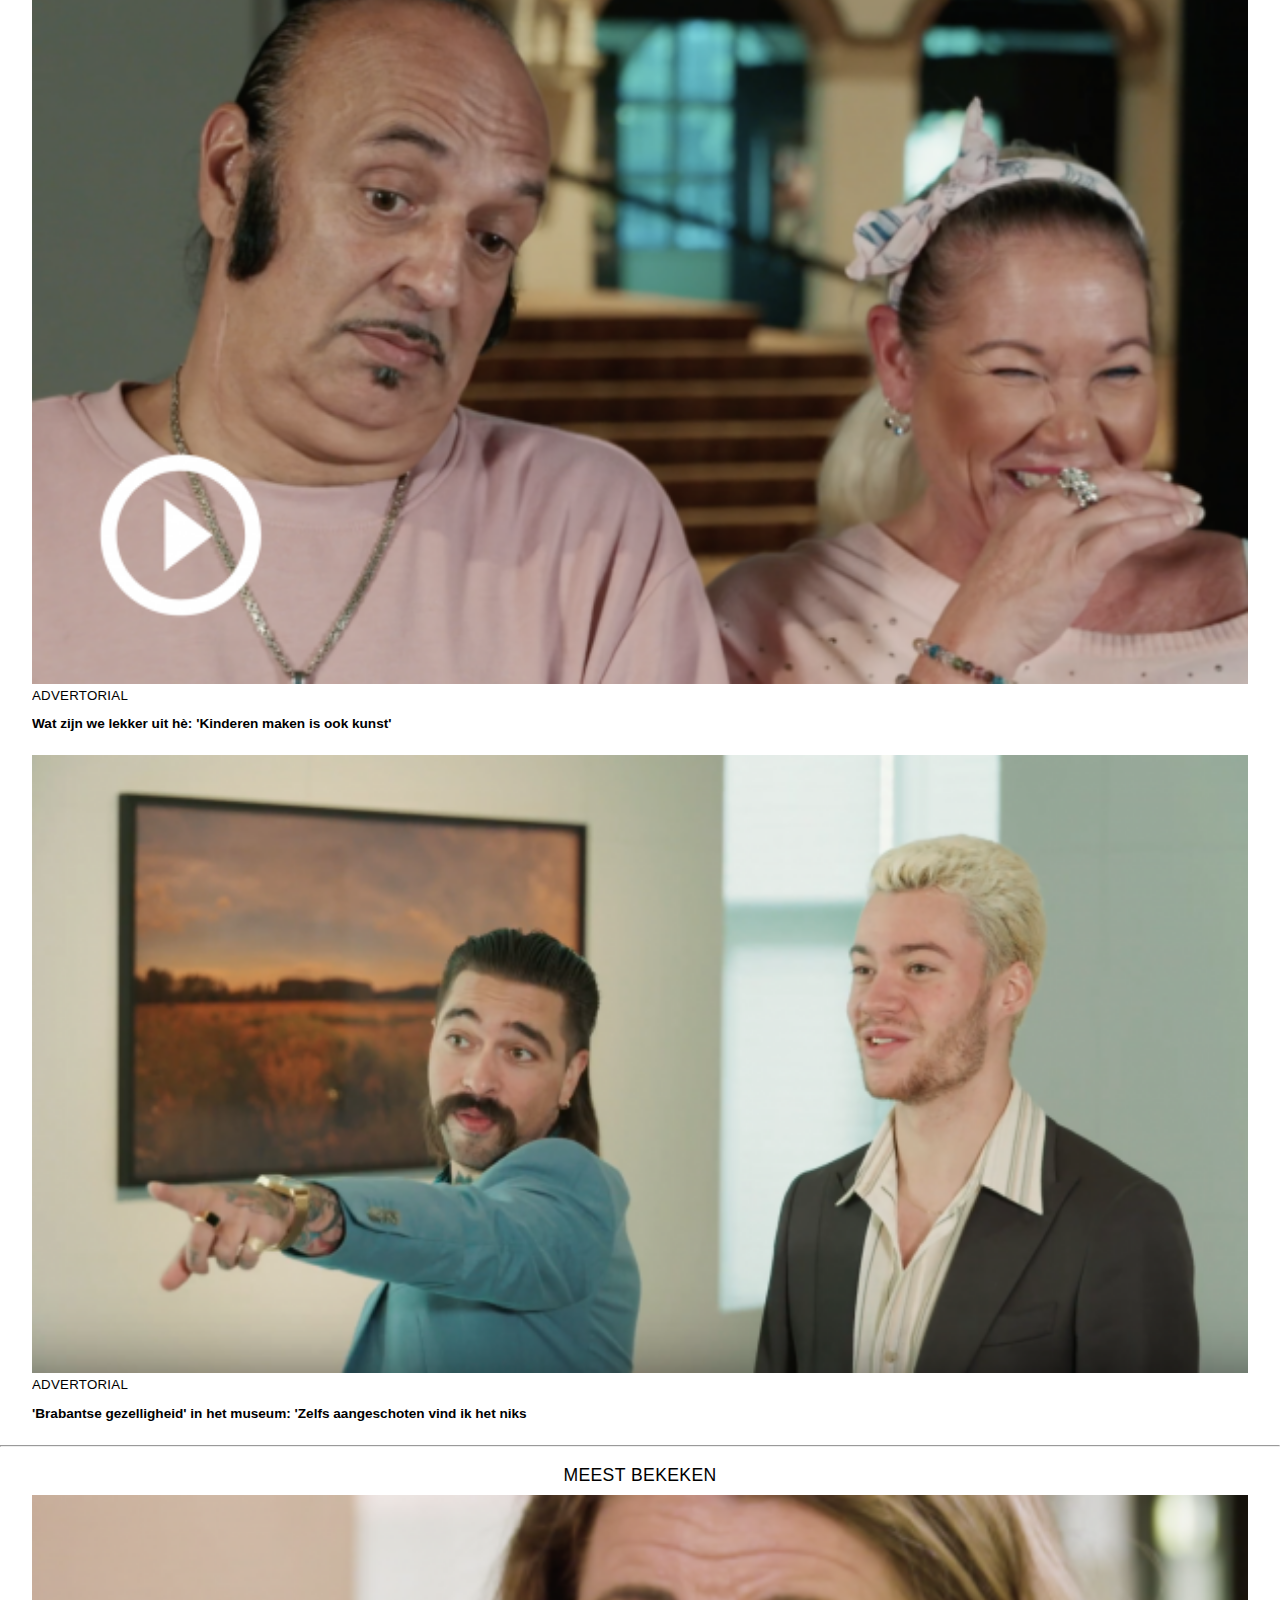
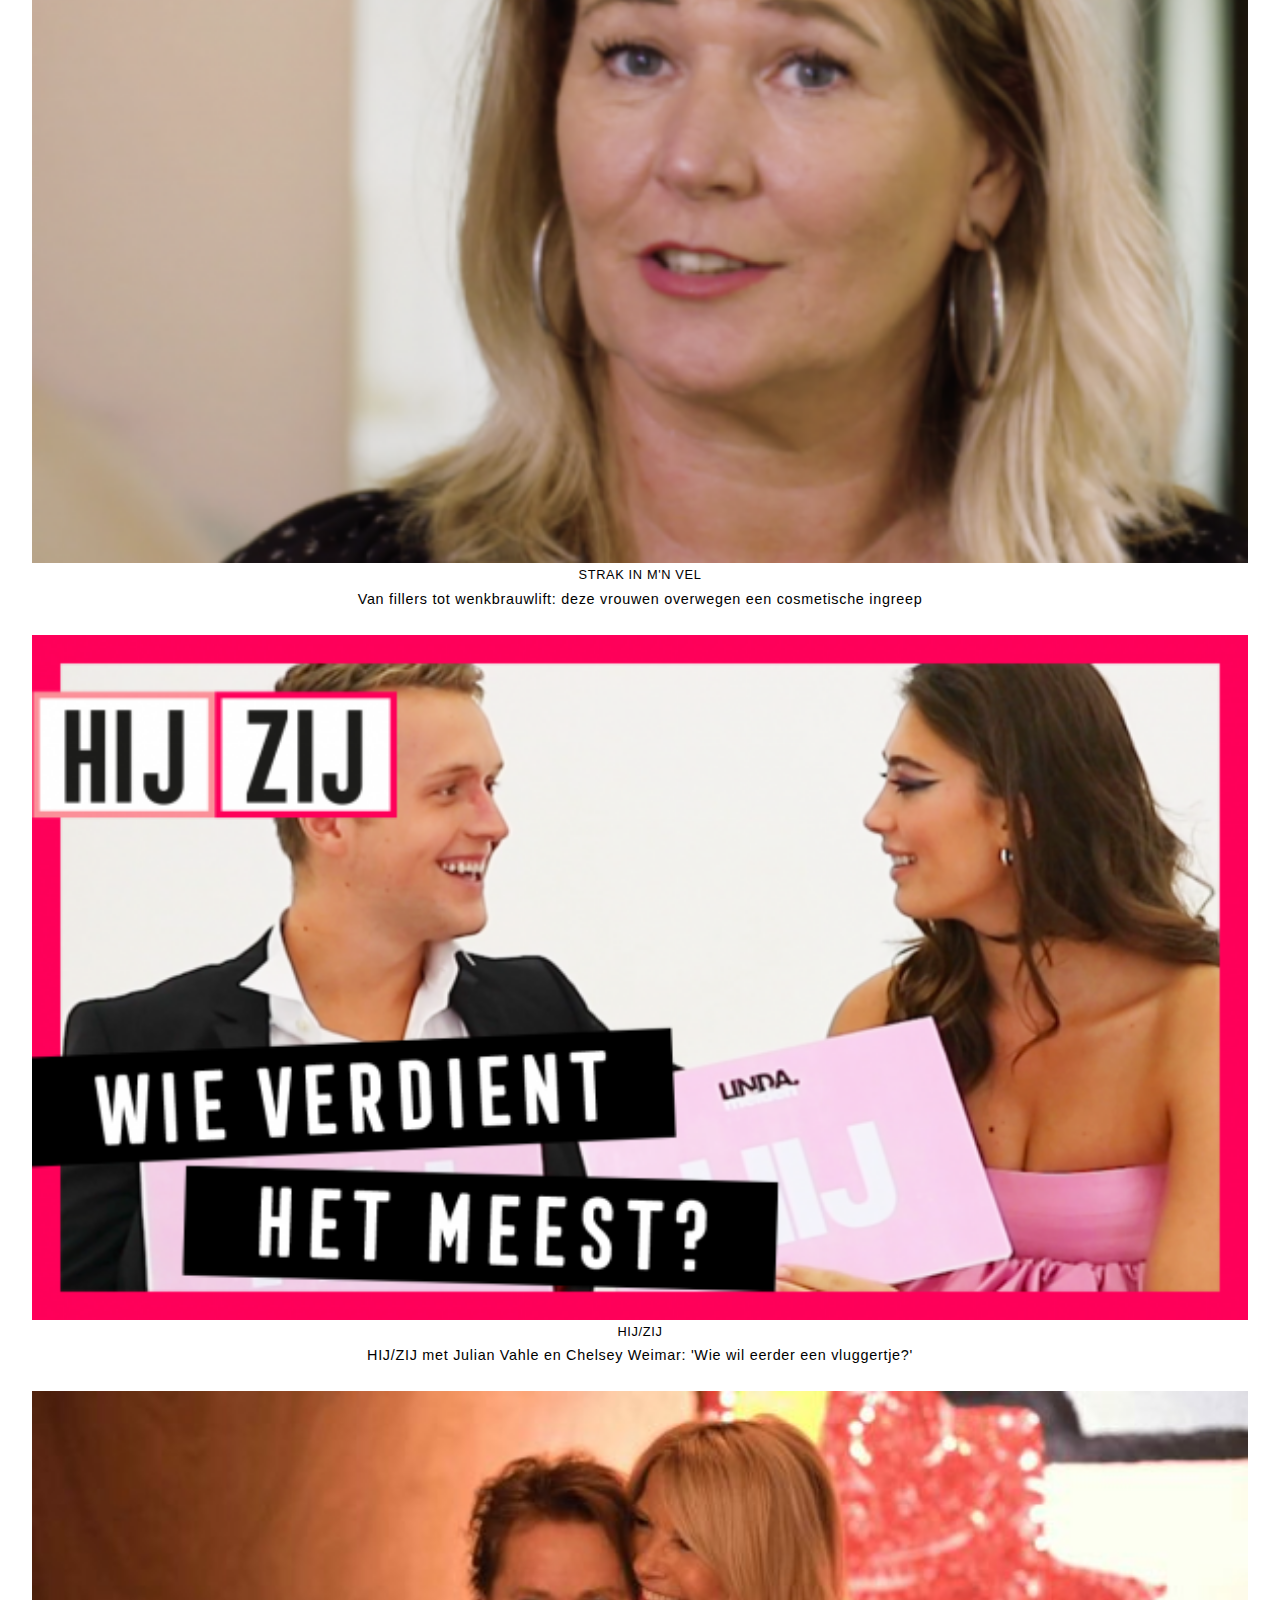
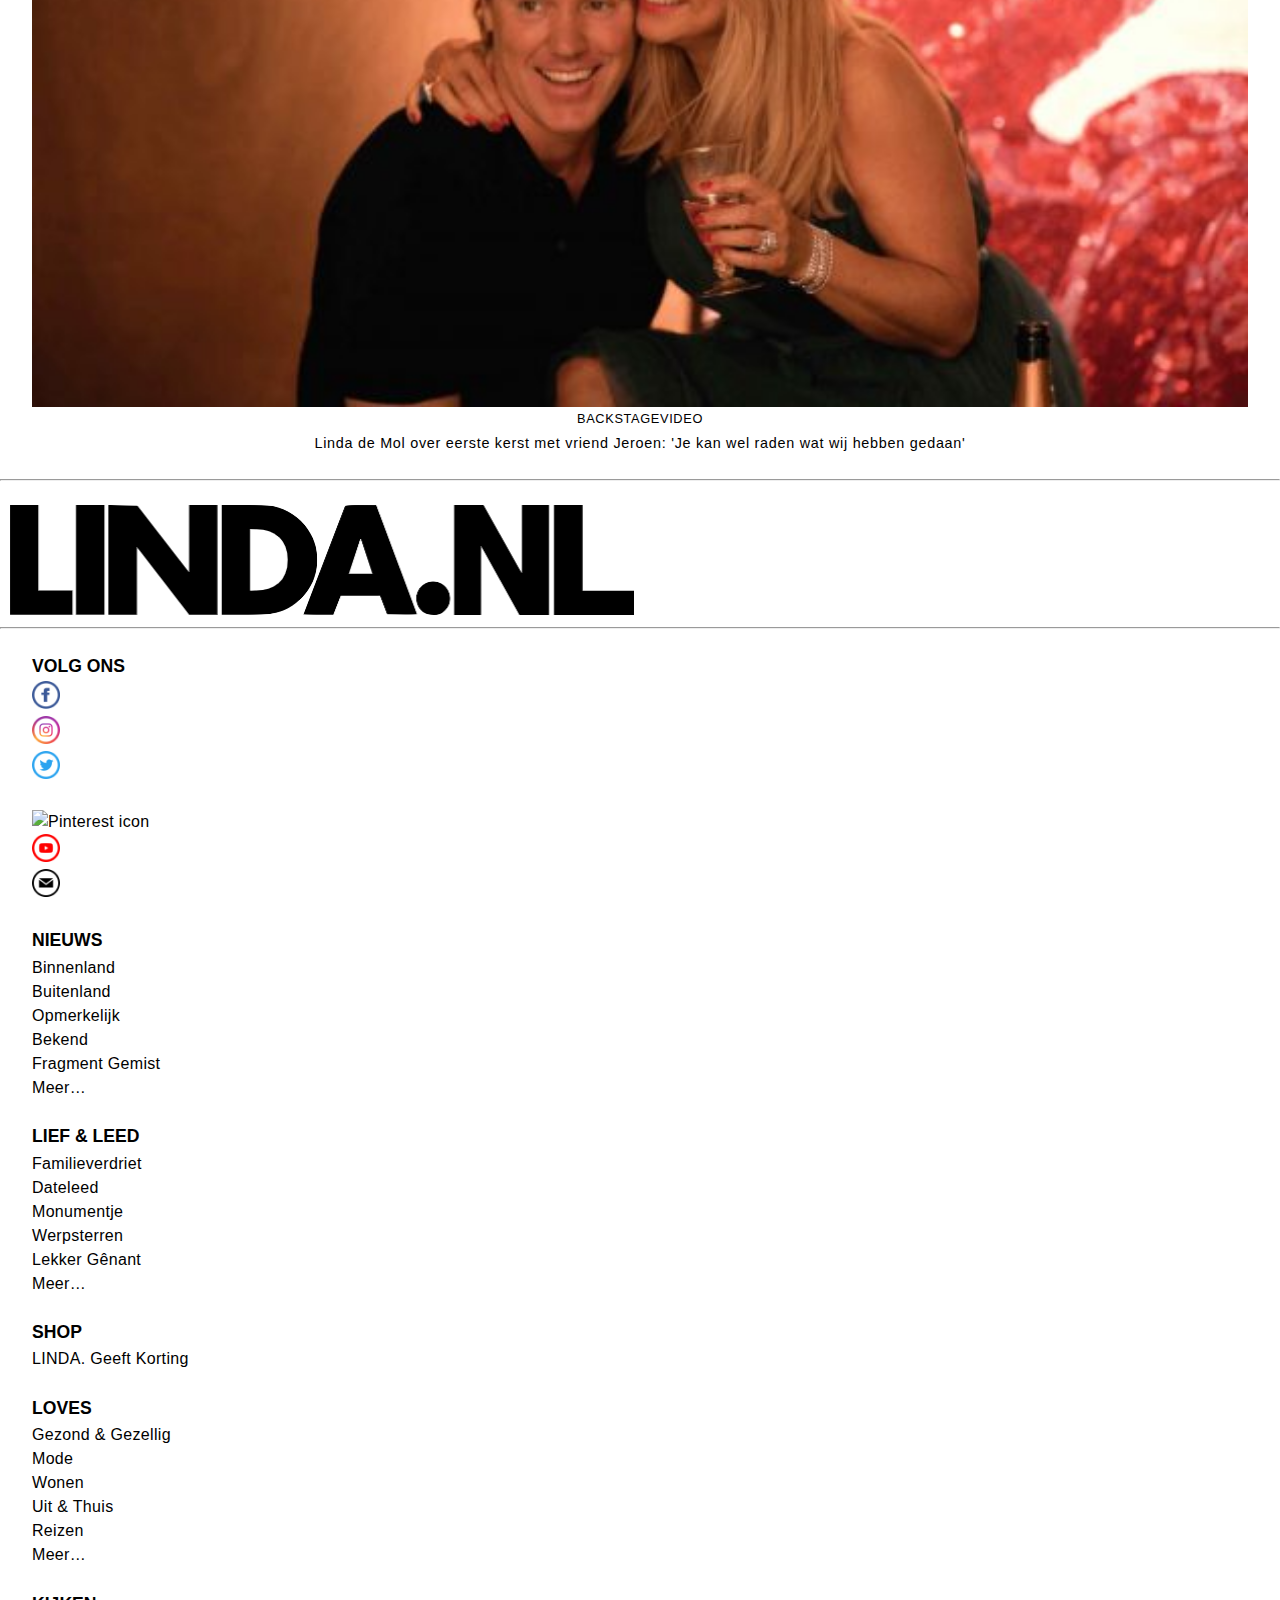
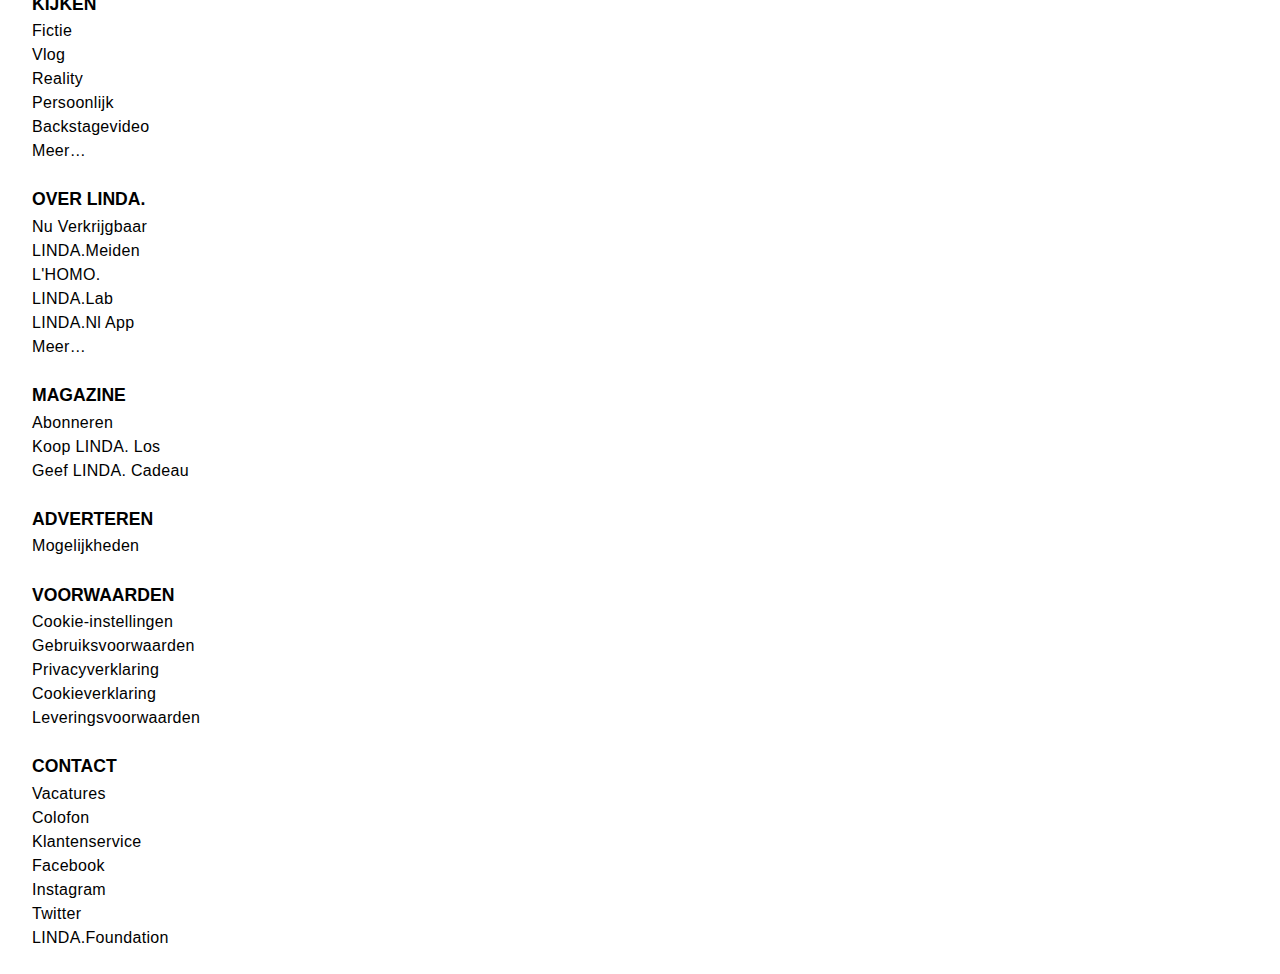
==== commit af1e8e01: "Add files via upload" ====
--- a/article.html
+++ b/article.html
@@ -11,7 +11,7 @@
     <link href="styles/style.css" rel="stylesheet">
 
     <!-- icon in de browserbalk -->
-    <link rel="icon" href="" type="image/x-icon">
+    <link rel="icon" href="images/Screenshot%202020-11-25%20at%2020.35.13.png" type="image/x-icon">
 </head>
 
 <body>
@@ -35,9 +35,9 @@
         </nav>
     </header>
 
-    <main>
+    <main class='article'>
         <article>
-            <img src="images/Shane-Kluivert-scaled-e1604383397595-600x338.jpg" alt="Shane Kluivert">
+            <img class="ShaneKluivert" src="images/Shane-Kluivert-scaled-e1604383397595-600x338.jpg" alt="Shane Kluivert">
             <p class="ondertitel">Nom nom nom</p>
             <h1>Shane Kluivert brengt tweede kookboek uit en ja - daar worden wij blij van</h1>
             <h4>03.11.2020 | 07:04 uur | Suzette Hermsen</h4>
@@ -75,6 +75,7 @@
                 <a href="https://www.facebook.com/login.php?skip_api_login=1&api_key=966242223397117&signed_next=1&next=https%3A%2F%2Fwww.facebook.com%2Fsharer%2Fsharer.php%3Fu%3Dhttps%253A%252F%252Fwww.linda.nl%252Flifestyle%252Feten-drinken%252Fshane-kluivert-tweede-kookboek-vega%252F&cancel_url=https%3A%2F%2Fwww.facebook.com%2Fdialog%2Fclose_window%2F%3Fapp_id%3D966242223397117%26connect%3D0%23_%3D_&display=popup&locale=en_GB" target="_blank"> <img src="images/share-fb@2x.png" alt="Share met Facebook"> </a>
                 <a href="https://api.whatsapp.com/send?text=Shane%20Kluivert%20brengt%20tweede%20kookboek%20uit%20en%20ja%20-%20daar%20worden%20wij%20blij%20van%20https%3A%2F%2Fwww.linda.nl%2Flifestyle%2Feten-drinken%2Fshane-kluivert-tweede-kookboek-vega%2F" target="_blank"> <img src="images/share-whatsapp@2x.png" alt="Share met Whatsapp"> </a>
                 <a href='mailto:redactie@linda.nl'> <img src="images/share-mail@2x.png" alt="Share met E-mail"> </a>
+                <a href="https://nl.pinterest.com/pin/create/button/?url=https%3A%2F%2Fwww.linda.nl%2Flifestyle%2Feten-drinken%2Fshane-kluivert-tweede-kookboek-vega%2F&media=https%3A%2F%2Fwww.linda.nl%2Flindanl-assets%2Fuploads%2F2020%2F11%2F03070253%2FShane-Kluivert-scaled-e1604383397595-1800x1013.jpg" target="_blank"> <img src="images/share-pinterest@2x.png" alt="Share met Pinterest"> </a>
             </ul>
         </section> <!-- end of class share -->
         <hr />
@@ -203,25 +204,31 @@
             </section>
 
         </article> <!-- end of class meest bekeken -->
+
+        <hr />
+
+        <img class="logo" src="images/Screenshot%202020-11-25%20at%2011.07.52.png" alt="Linda.nl logo">
+
+        <hr />
     </main>
 
     <footer>
-        <hr />
-
-        <img class="logo" src="images/Screenshot%202020-11-25%20at%2011.07.52.png" alt="Linda.nl logo">
-
-        <section class='volg ons'>
+
+        <section class='volg-ons'>
             <h2>Volg ons</h2>
             <ul>
-                <a href="https://www.facebook.com/linda.nl/" target="_blank"> <img src="images/icon-fb@2x.png" alt="Facebook icon"> </a>
-                <a href="https://www.instagram.com/linda/" target="_blank"> <img src="images/icon-instagram@2x.png" alt="Instagram icon"> </a>
-                <a href="https://twitter.com/lindanieuws" target="_blank"> <img src="images/icon-twitter@2x.png" alt="Twitter icon"> </a>
-                <a href="https://www.youtube.com/channel/UCWC7Q-2GDq3qexVxcdWIJoQ" target="_blank"> <img src="images/icon-youtube@2x.png" alt="You-Tube icon"> </a>
-                <a href="https://www.linda.nl/nieuwsbrief" target="_blank"> <img src="images/icon-newsletter@2x.png" alt="E-mail icon"> </a>
+                <li><a href="https://www.facebook.com/linda.nl/" target="_blank"> <img src="images/icon-fb@2x.png" alt="Facebook icon"> </a> </li>
+                <li><a href="https://www.instagram.com/linda/" target="_blank"> <img src="images/icon-instagram@2x.png" alt="Instagram icon"> </a></li>
+                <li><a href="https://twitter.com/lindanieuws" target="_blank"> <img src="images/icon-twitter@2x.png" alt="Twitter icon"> </a></li>
+            </ul>
+            <ul>
+                <li><a href="https://nl.pinterest.com/LINDAnieuws/_created/" target="_blank"> <img src="images/icon-pinterest@2x.png" alt="Pinterest icon"> </a></li>
+                <li><a href="https://www.youtube.com/channel/UCWC7Q-2GDq3qexVxcdWIJoQ" target="_blank"> <img src="images/icon-youtube@2x.png" alt="You-Tube icon"> </a></li>
+                <li><a href="https://www.linda.nl/nieuwsbrief" target="_blank"> <img src="images/icon-newsletter@2x.png" alt="E-mail icon"> </a></li>
             </ul>
         </section> <!-- end of class volg ons -->
 
-        <hr />
+<!--        <hr />-->
 
         <section class='Nieuws'>
             <h2><a href="https://www.linda.nl/nieuws/">Nieuws</a></h2>
@@ -290,7 +297,7 @@
             </ul>
         </section> <!-- end of class over LINDA. -->
 
-        <hr />
+<!--        <hr />-->
 
         <section class='Magazine'>
             <h2>Magazine</h2>
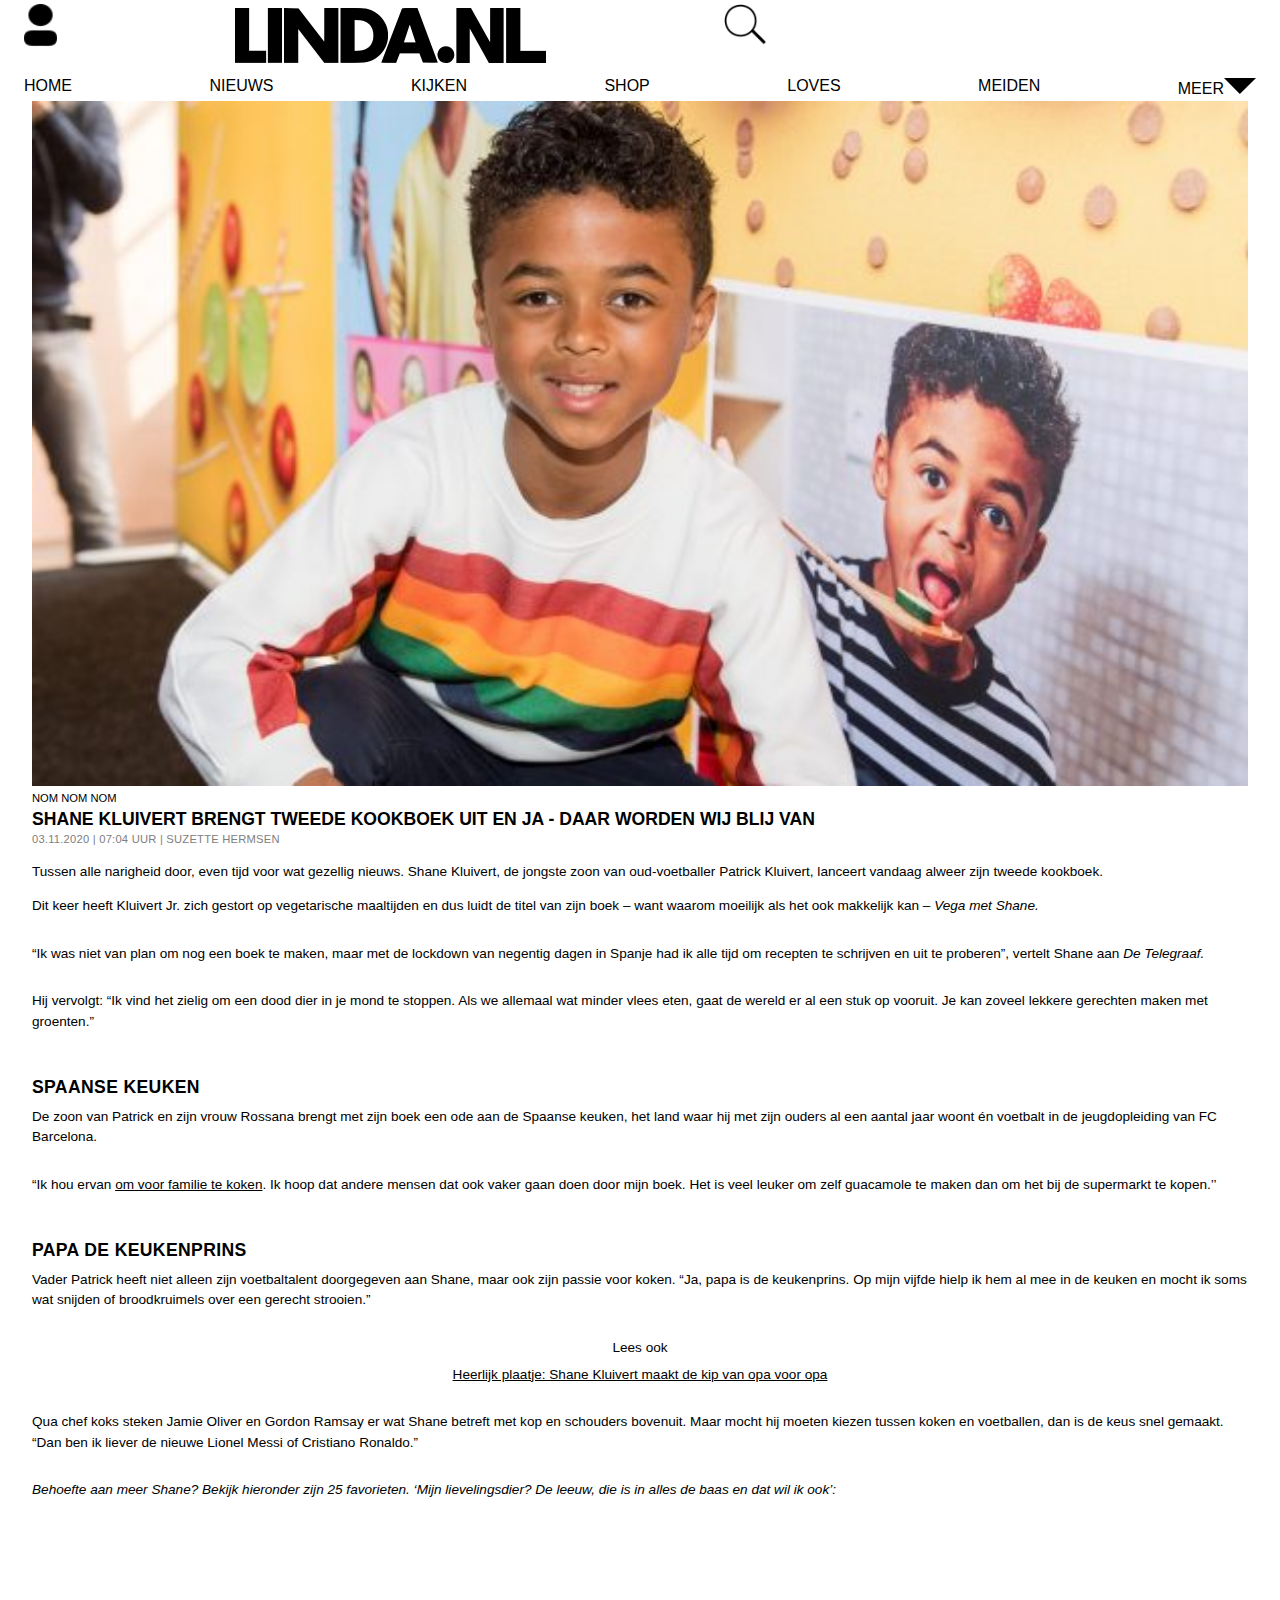
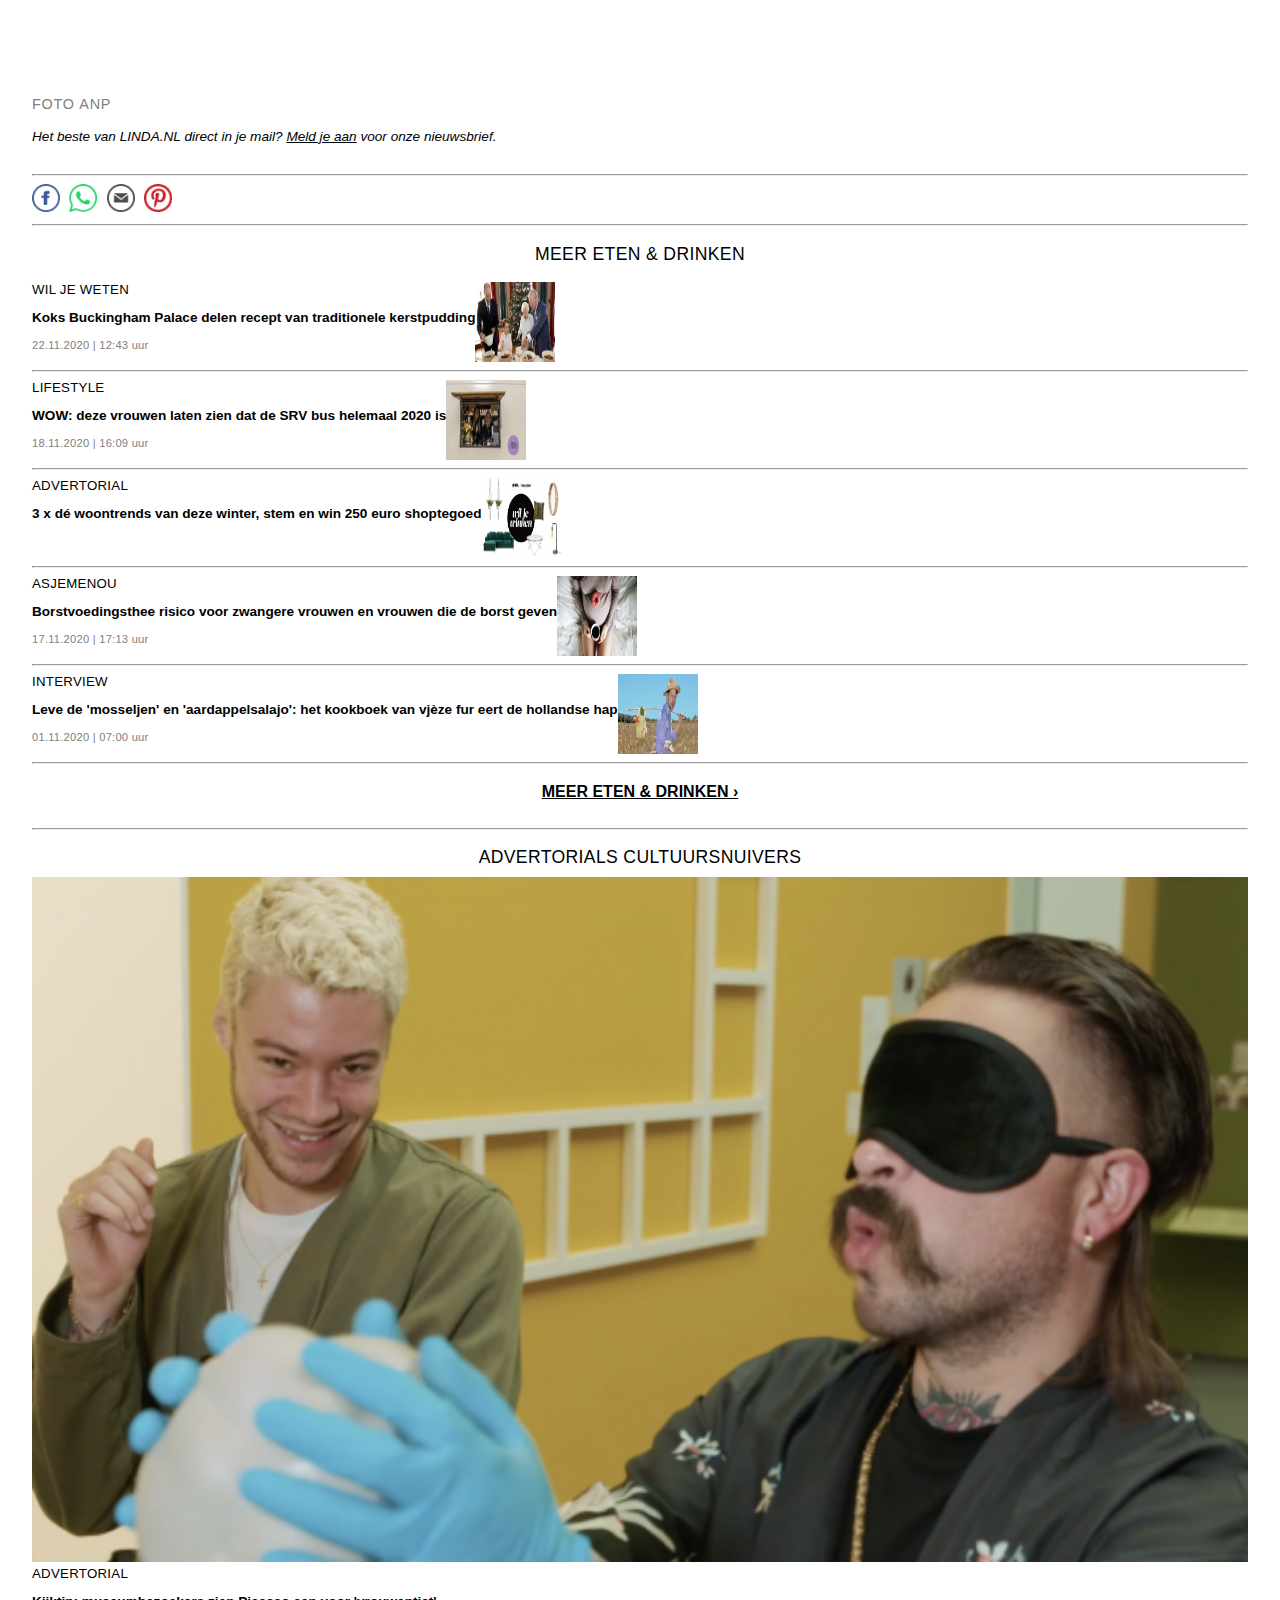
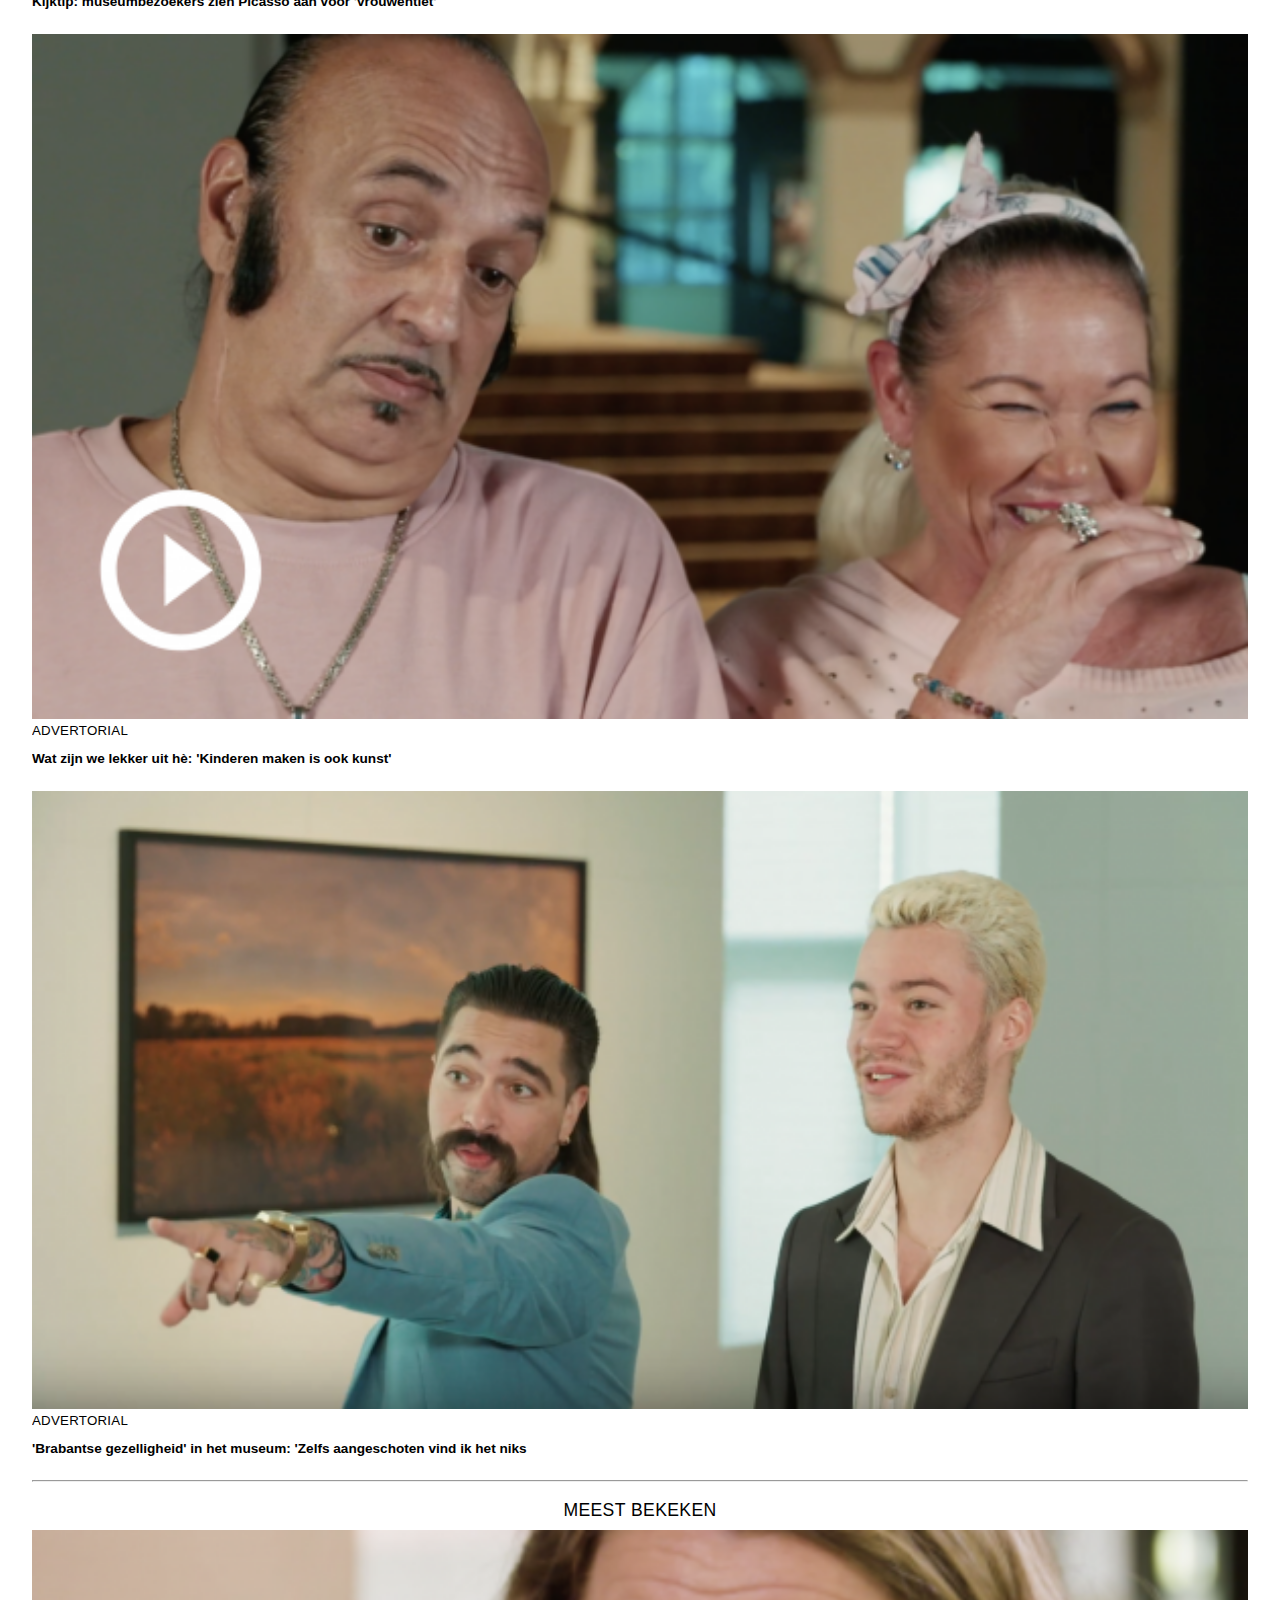
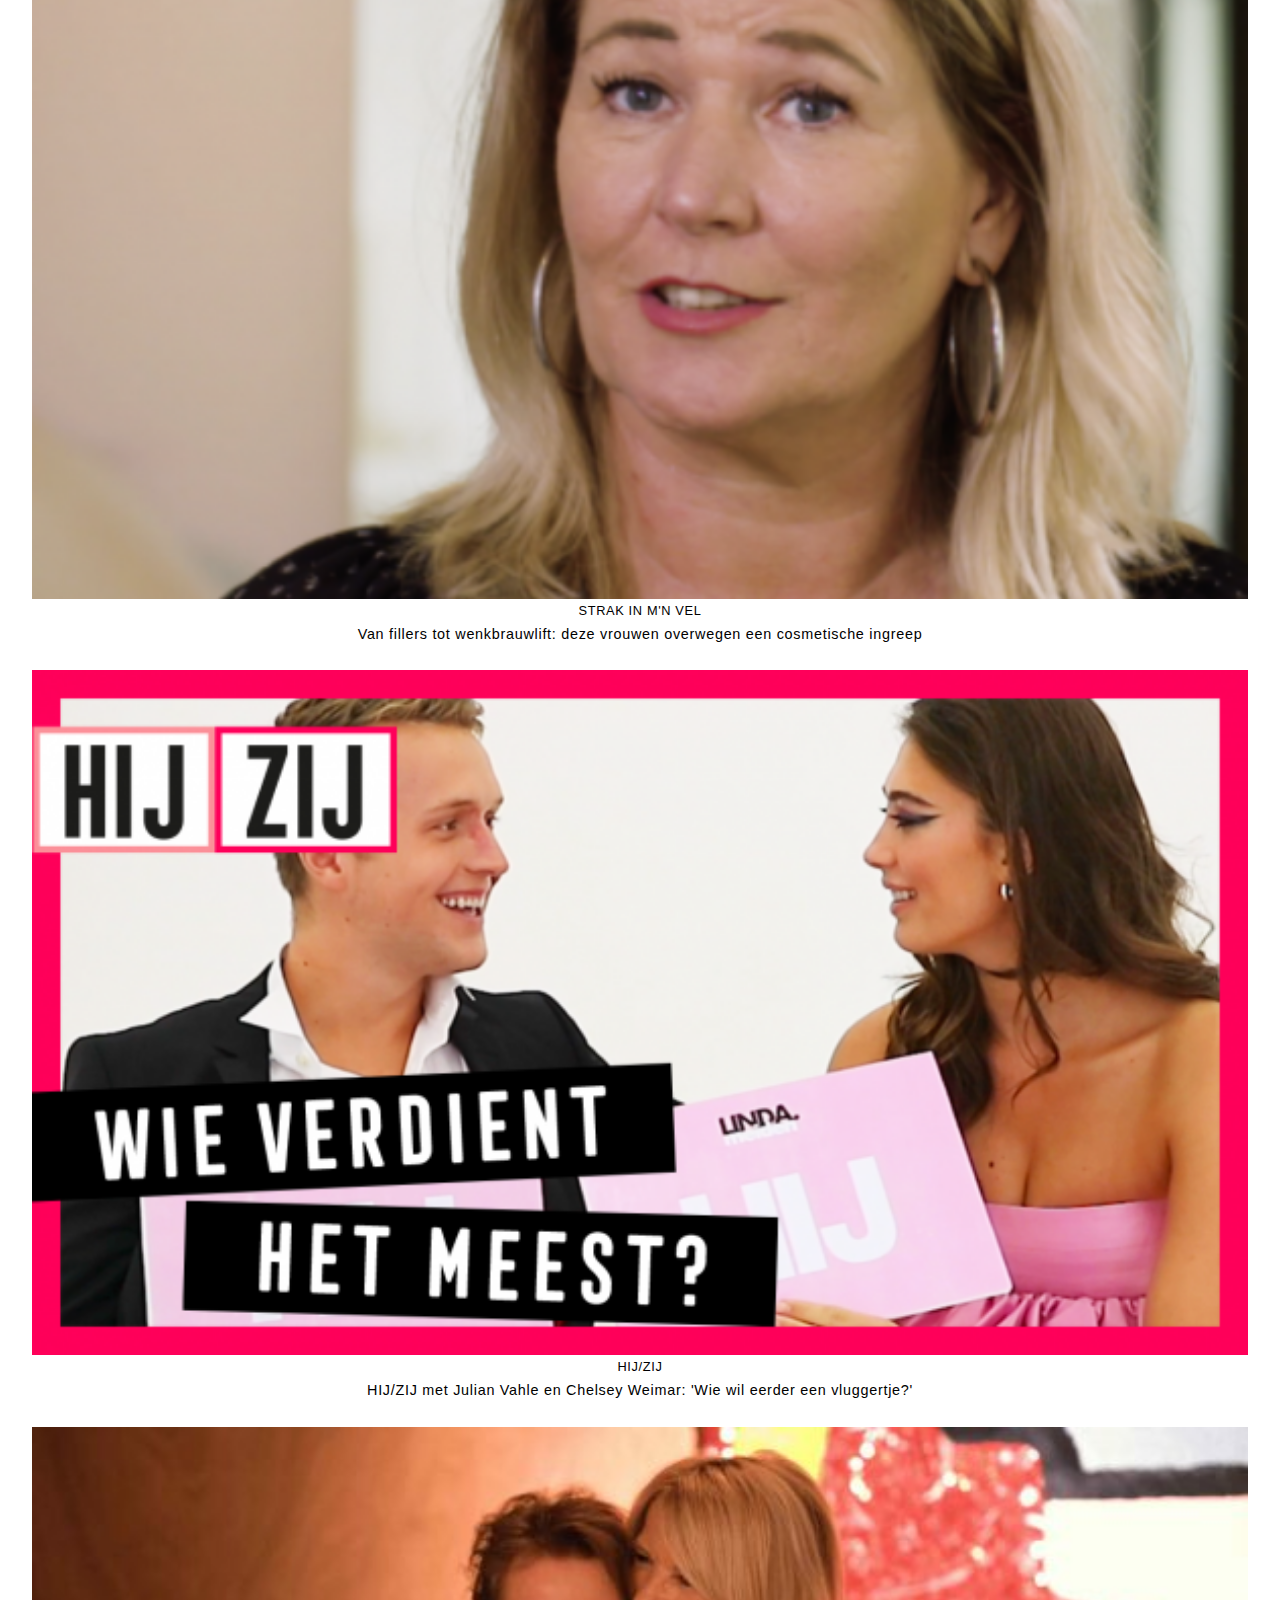
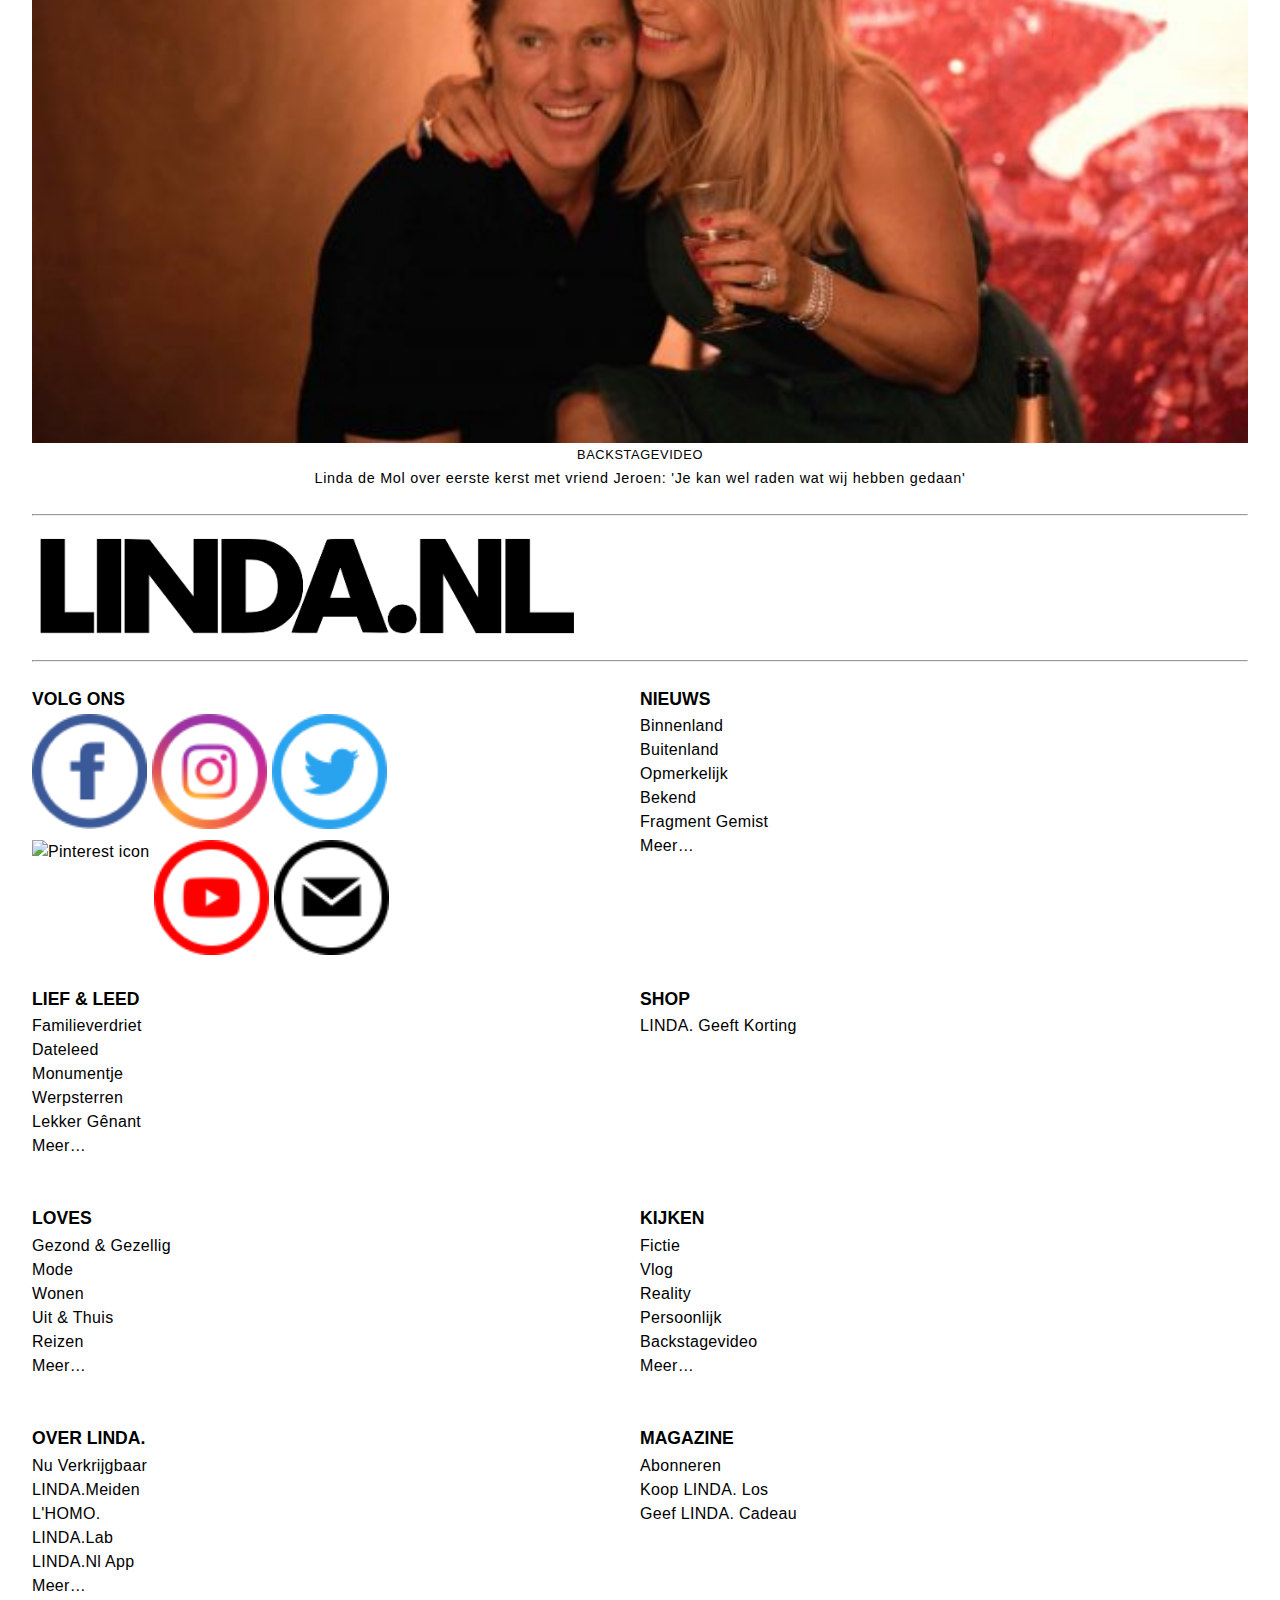
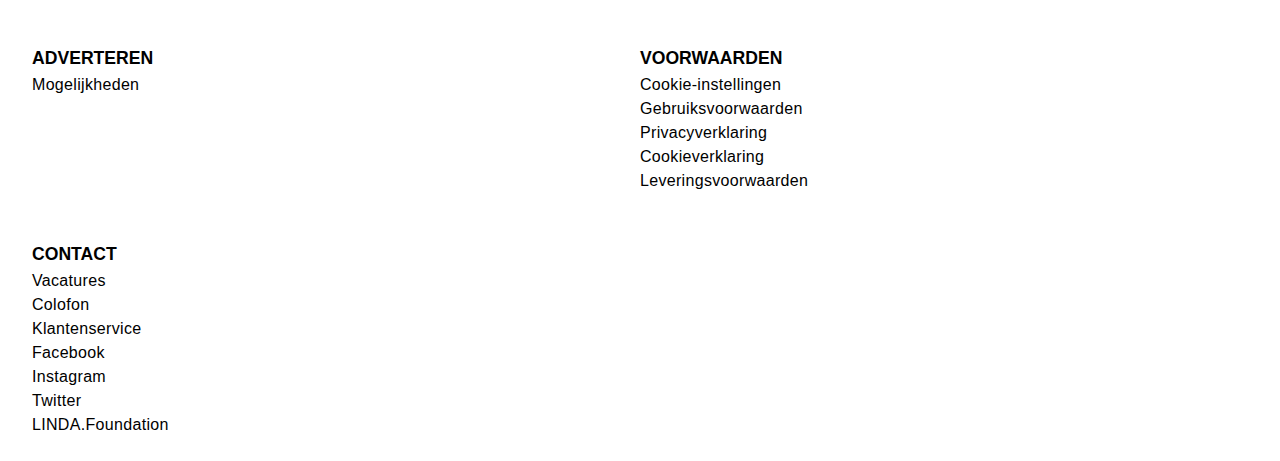
==== commit e2835a32: "Add files via upload" ====
--- a/article.html
+++ b/article.html
@@ -36,7 +36,7 @@
     </header>
 
     <main class='article'>
-        <article>
+        <article class="Shane">
             <img class="ShaneKluivert" src="images/Shane-Kluivert-scaled-e1604383397595-600x338.jpg" alt="Shane Kluivert">
             <p class="ondertitel">Nom nom nom</p>
             <h1>Shane Kluivert brengt tweede kookboek uit en ja - daar worden wij blij van</h1>
@@ -176,7 +176,7 @@
         </article> <!-- end of class advertorials cultuursnuivers -->
 
         <hr />
-        <article class='Meest bekeken'>
+        <article class='MeestBekeken'>
             <h2><b>Meest</b> bekeken</h2>
 
             <section>
--- a/styles/style.css
+++ b/styles/style.css
@@ -15,12 +15,32 @@
     margin-right: 1em;
 }
 
-header nav ul {
-    display: flex;
+header nav {
+    width: 100%;
+    margin: auto;
+}
+
+/* bovenste nav in header */
+header nav ul:nth-of-type(1){
+    display: flex;
+    flex-direction: row;
+    width: 90vw;
+}
+
+/* onderste nav --> slider in header */
+header nav ul:nth-of-type(2) {
+    display: flex;
+    flex-direction: row;
+    justify-content: space-between;
+    overflow: scroll;
+}
+
+header nav ul li {
+    display: flex;
+    flex-direction: row;
+    justify-content: space-between;
     overflow-x: scroll;
-}
-
-header nav ul li {
+
     text-transform: uppercase;
     font-weight: 200;
     /* margin boven en onder & links en rechts */
@@ -31,6 +51,22 @@
     padding-right: .5em;
 }
 
+header nav ul:nth-of-type(2) li {
+    display: flex;
+    flex-direction: row;
+    justify-content: space-between;
+    overflow-x: scroll;
+
+    text-transform: uppercase;
+    font-weight: 200;
+    /* margin boven en onder & links en rechts */
+    margin: .25em 0;
+    line-height: 1em;
+    list-style-type: none;
+    padding-left: .5em;
+    padding-right: .5em;
+}
+
 .meerknopje {
     display: flex;
     flex-direction: row;
@@ -62,21 +98,22 @@
 
 
 /* inlog icon in header */
-header nav ul li:nth-of-type(1) img {
+header ul li:nth-of-type(1) img {
     width: 110%;
 }
 
 /* linda logo in header */
-header nav ul li:nth-of-type(2) img {
+header ul li:nth-of-type(2) img {
     width: 50%;
+    margin: 0 25%;
 }
 
 /* vergrootglas icon in header */
-header nav ul li:nth-of-type(3) img {
+header ul li:nth-of-type(3) img {
     width: 90%;
 }
 
-main article {
+main {
     margin-left: 2em;
     margin-right: 2em;
 }
@@ -139,33 +176,7 @@
 /* H2 in eerste artikel over Shane KLuivert */
 main article:nth-of-type(1) h2 {
     font-weight: 900;
-}
-
-/* H2 in tweede artikel met kopje meer eten & drinken */
-main article:nth-of-type(2) h2 {
-    font-weight: 200;
-    /* iets meer witruimte tussen de letters in */
-    letter-spacing: .02em;
-    text-align: center;
-    padding-top: 1em;
-}
-
-/* H2 in derde artikel met kopje advertorials cultuursnuivers */
-main article:nth-of-type(3) h2 {
-    font-weight: 200;
-    /* iets meer witruimte tussen de letters in */
-    letter-spacing: .02em;
-    text-align: center;
-    padding-top: 1em;
-}
-
-/* H2 in vierde artikel met kopje meest bekeken */
-main article:nth-of-type(4) h2 {
-    font-weight: 200;
-    /* iets meer witruimte tussen de letters in */
-    letter-spacing: .02em;
-    text-align: center;
-    padding-top: 1em;
+    text-align: left;
 }
 
 /* H3 in eerste artikel over Shane Kluivert */
@@ -190,7 +201,7 @@
 }
 
 /* H3 in vierde artikel over meest bekeken de 'uitleg' bij afbeelding */
-main article:nth-of-type(4) h3 {
+.MeestBekeken h3 {
     font-weight: 400;
     font-size: .9em;
     /* iets meer witruimte tussen de letters in */
@@ -206,7 +217,7 @@
 }
 
 /* H5 in vierde artikel over meest bekeken de 'ondertitel' bij afbeelding */
-main article:nth-of-type(4) h5 {
+.MeestBekeken h5 {
     letter-spacing: .05em;
     font-size: .8em;
     margin-bottom: .5em;
@@ -253,14 +264,22 @@
     color: black;
 }
 
+/* linkjes in derde artikel 'lief & leed' */
+.index article:nth-of-type(3) a {
+    text-decoration: underline;
+    color: black;
+}
+
 /* unvisited link in eerste artikel over Shane Kluivert */
 main article:nth-of-type(1) a:link {
-    color: #5d8cf1;
+    text-decoration: underline;
+    color: black;
 }
 
 /* visited link in eerste artikel over Shane Kluivert */
 main article:nth-of-type(1) a:visited {
-    color: #5d8cf1;
+    text-decoration: underline;
+    color: black;
 }
 
 /* mouse over link in eerste artikel over Shane Kluivert */
@@ -281,11 +300,6 @@
 main article:nth-of-type(2) section section {
     display: flex;
     align-items: flex-start;
-}
-
-/* het eerste 'blokje' in het tweede artikel */
-main article:nth-of-type(2) section:nth-of-type(1) {
-    display: flex;
     flex-direction: row;
 }
 
@@ -294,47 +308,28 @@
     flex-direction: column;
 }
 
-/* het tweede 'blokje' in het tweede artikel */
-main article:nth-of-type(2) section:nth-of-type(2) {
-    display: flex;
-    flex-direction: row;
-}
-
 /* de eerste sectie uit het tweede 'blokje' in het tweede artikel */
 main article:nth-of-type(2) section:nth-of-type(2) section:nth-of-type(1) {
     flex-direction: column;
 }
 
-/* het derde 'blokje' in het tweede artikel */
-main article:nth-of-type(2) section:nth-of-type(3) {
-    display: flex;
-    flex-direction: row;
-}
-
 /* de eerste sectie uit het derde 'blokje' in het tweede artikel */
 main article:nth-of-type(2) section:nth-of-type(3) section:nth-of-type(1) {
     flex-direction: column;
 }
 
-/* het vierde 'blokje' in het tweede artikel */
-main article:nth-of-type(2) section:nth-of-type(4) {
-    display: flex;
-    flex-direction: row;
-}
-
 /* de eerste sectie uit het vierde 'blokje' in het tweede artikel */
 main article:nth-of-type(2) section:nth-of-type(4) section:nth-of-type(1) {
     flex-direction: column;
 }
 
-/* het vijfde 'blokje' in het tweede artikel */
-main article:nth-of-type(2) section:nth-of-type(5) {
-    display: flex;
-    flex-direction: row;
-}
-
 /* de eerste sectie uit het vijfde 'blokje' in het tweede artikel */
 main article:nth-of-type(2) section:nth-of-type(5) section:nth-of-type(1) {
+    flex-direction: column;
+}
+
+/* de eerste sectie uit het zesde 'blokje' in het tweede artikel */
+main article:nth-of-type(2) section:nth-of-type(6) section:nth-of-type(1) {
     flex-direction: column;
 }
 
@@ -343,44 +338,40 @@
     /* scrollbar van meerdere elementen die uit beeld flowen */
     overflow-x: scroll;
 }
-
-/* de secties uit artikel 4 in een horizontale scrollbar willen plaatsen */
-main article:nth-of-type(4) section {
-    /* scrollbar van meerdere elementen die uit beeld flowen */
-    overflow-x: scroll;
-}
+/* dit ook voor artikel 4 proberen */
+
+
 
 /* in het vierde artikel de tekst onder de foto */
-main article:nth-of-type(4) section section:nth-of-type(1) {
+.MeestBekeken section section:nth-of-type(1) {
     text-align: center;
 
 }
 
-main section.share {
-    margin-left: 2em;
+.share {
     padding: .5em 0;
 }
 
 /* unvisited link bij section 'share' */
-main section.share a:link {
+.share a:link {
     color: black;
     text-decoration: none;
 }
 
 /* visited link bij section 'share' */
-main section.share a:visited {
+.share a:visited {
     color: black;
     text-decoration: none;
 }
 
 /* mouse over link bij section 'share' */
-main section.share a:hover,
+.share a:hover,
 a:focus {
     text-decoration: none;
 }
 
 /* selected link bij section 'share' */
-main section.share a:active {}
+.share a:active {}
 
 /* afbeelding Shane in eerste artikel */
 main article:nth-of-type(1) img {
@@ -395,7 +386,7 @@
 }
 
 /* afbeeldingen van facebook, whatsapp en email om te sharen */
-main section.share img {
+.share img {
     width: 1.75em;
     height: auto;
     margin-right: .3em;
@@ -407,14 +398,37 @@
     height: 5em;
 }
 
+/* afbeeldingen in artikel "livestream-link" */
+main article:nth-of-type(3) img {
+    width: 100%;
+    height: auto;
+}
+
 /* afbeeldingen in artikel 'advertorials cultuursnuivers' */
 main article:nth-of-type(3) section img {
     width: 100%;
     height: auto;
 }
 
+/* afbeeldingen in artikel 'advertorials cultuursnuivers' */
+.advertorialsCultuursnuivers img {
+    width: 100%;
+    height: auto;
+}
+
 /* afbeeldingen in artikel 'meest bekeken' */
-main article:nth-of-type(4) section img {
+.MeestBekeken section img {
+    width: 100%;
+    height: auto;
+}
+
+.posters {
+    display: grid;
+    grid-template-columns: 1fr 1fr;
+    grid-column-gap: .5em;
+}
+
+.posters img {
     width: 100%;
     height: auto;
 }
@@ -423,15 +437,21 @@
     margin-left: 2em;
     margin-right: 2em;
     position: static;
+    display: grid;
+    grid-template-columns: 1fr 1fr;
 }
 
 footer section {
     position: relative;
     flex-wrap: wrap;
-}
-
-footer section:nth-of-type(1) {
-    text-decoration: none;
+    grid-template-columns: 1fr 1fr;
+}
+
+.volg-ons ul {
+    margin-bottom: auto;
+    text-align: center;
+    display: flex;
+    flex-direction: row;
 }
 
 footer h2 {
@@ -500,8 +520,137 @@
     margin-right: .3em;
 }
 
+.ShaneKluivert {
+    width: 100vw;
+}
+
+.lindaLoves {
+    width: 100vw;
+    margin-left: -2em;
+}
+
 .logo {
-    width: 50%;
+    width: 45%;
     align-content: center;
+    justify-content: center;
+    margin: 1em 0;
+}
+
+.volg-ons ul li a img {
+    width: 9vw;
+    height: auto;
+}
+
+
+
+
+
+/* p in derde artikel 'lief & leed' */
+.LiefEnLeed p:nth-of-type(1) {
+    text-transform: uppercase;
+    font-weight: 800;
+    text-align: center;
     margin-top: 1em;
-}
+    margin-bottom: 1.5em;
+    font-size: 1em;
+}
+
+
+/* H3 in derde artikel over meer lief & leed */
+.LiefEnLeed h3 {
+    padding-bottom: 1em;
+}
+
+/* H3 in vierde artikel over meest bekeken de 'uitleg' bij afbeelding */
+/*
+.LiefEnLeed section section h3 {
+    font-weight: 600;
+    font-size: .85em;
+    text-align: left;
+}
+*/
+
+/* linkjes in derde artikel 'meer lief & leed' */
+.LiefEnLeed a {
+    text-decoration: underline;
+    color: black;
+}
+
+/* het derde artikel index pagina*/
+.LiefEnLeed section {
+    display: flex;
+    align-items: flex-start;
+    padding: .25em 0;
+}
+
+/* de eerste secties in de secties in het derde artikel */
+.LiefEnLeed section section {
+    display: flex;
+    align-items: flex-start;
+    flex-direction: row;
+}
+
+/* de eerste sectie uit het eerste 'blokje' in het derde artikel */
+.LiefEnLeed section:nth-of-type(1) section:nth-of-type(1) {
+    flex-direction: column;
+}
+
+/* de eerste sectie uit het tweede 'blokje' in het derde artikel */
+.LiefEnLeed section:nth-of-type(2) section:nth-of-type(1) {
+    flex-direction: column;
+}
+
+/* de eerste sectie uit het derde 'blokje' in het derde artikel */
+.LiefEnLeed section:nth-of-type(3) section:nth-of-type(1) {
+    flex-direction: column;
+}
+
+/* de eerste sectie uit het vierde 'blokje' in het derde artikel */
+.LiefEnLeed section:nth-of-type(4) section:nth-of-type(1) {
+    flex-direction: column;
+}
+
+/* de eerste sectie uit het vijfde 'blokje' in het derde artikel */
+.LiefEnLeed section:nth-of-type(5) section:nth-of-type(1) {
+    flex-direction: column;
+}
+
+/* de eerste sectie uit het zesde 'blokje' in het derde artikel */
+.LiefEnLeed section:nth-of-type(6) section:nth-of-type(1) {
+    flex-direction: column;
+}
+
+/* de eerste sectie uit het zevende 'blokje' in het derde artikel */
+.LiefEnLeed section:nth-of-type(7) section:nth-of-type(1) {
+    flex-direction: column;
+}
+
+/* de eerste sectie uit het achtste 'blokje' in het derde artikel */
+.LiefEnLeed section:nth-of-type(8) section:nth-of-type(1) {
+    flex-direction: column;
+}
+
+/* afbeeldingen in artikel lief & leed */
+.LiefEnLeed section:nth-of-type(2) img {
+    width: 5em;
+    height: 5em;
+}
+
+/* het tweede artikel */
+/*
+.LiefEnLeed section {
+    display: flex;
+    align-items: flex-start;
+    padding: .25em 0;
+}
+*/
+
+/* H2 in vierde artikel met kopje meest bekeken */
+article h2 {
+    font-weight: 200;
+    /* iets meer witruimte tussen de letters in */
+    letter-spacing: .02em;
+    text-align: center;
+    padding-top: 1em;
+}
+
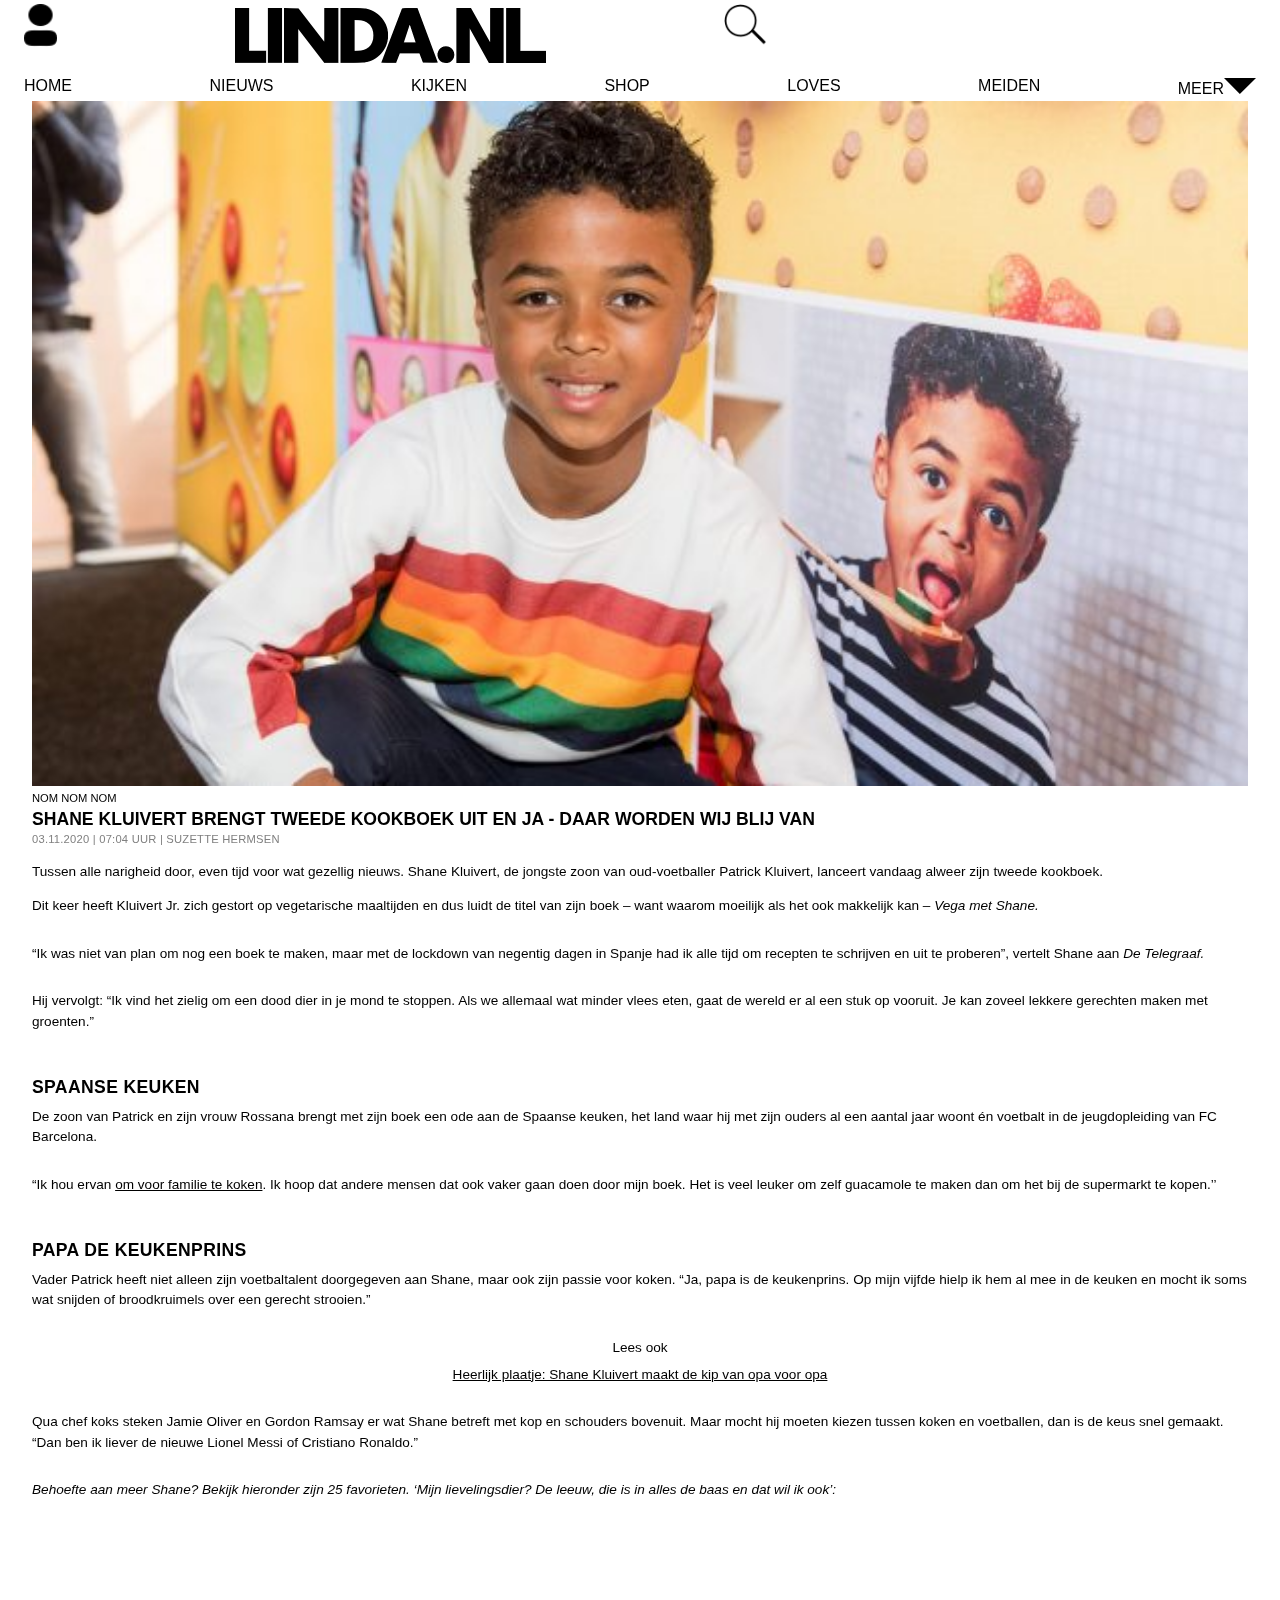
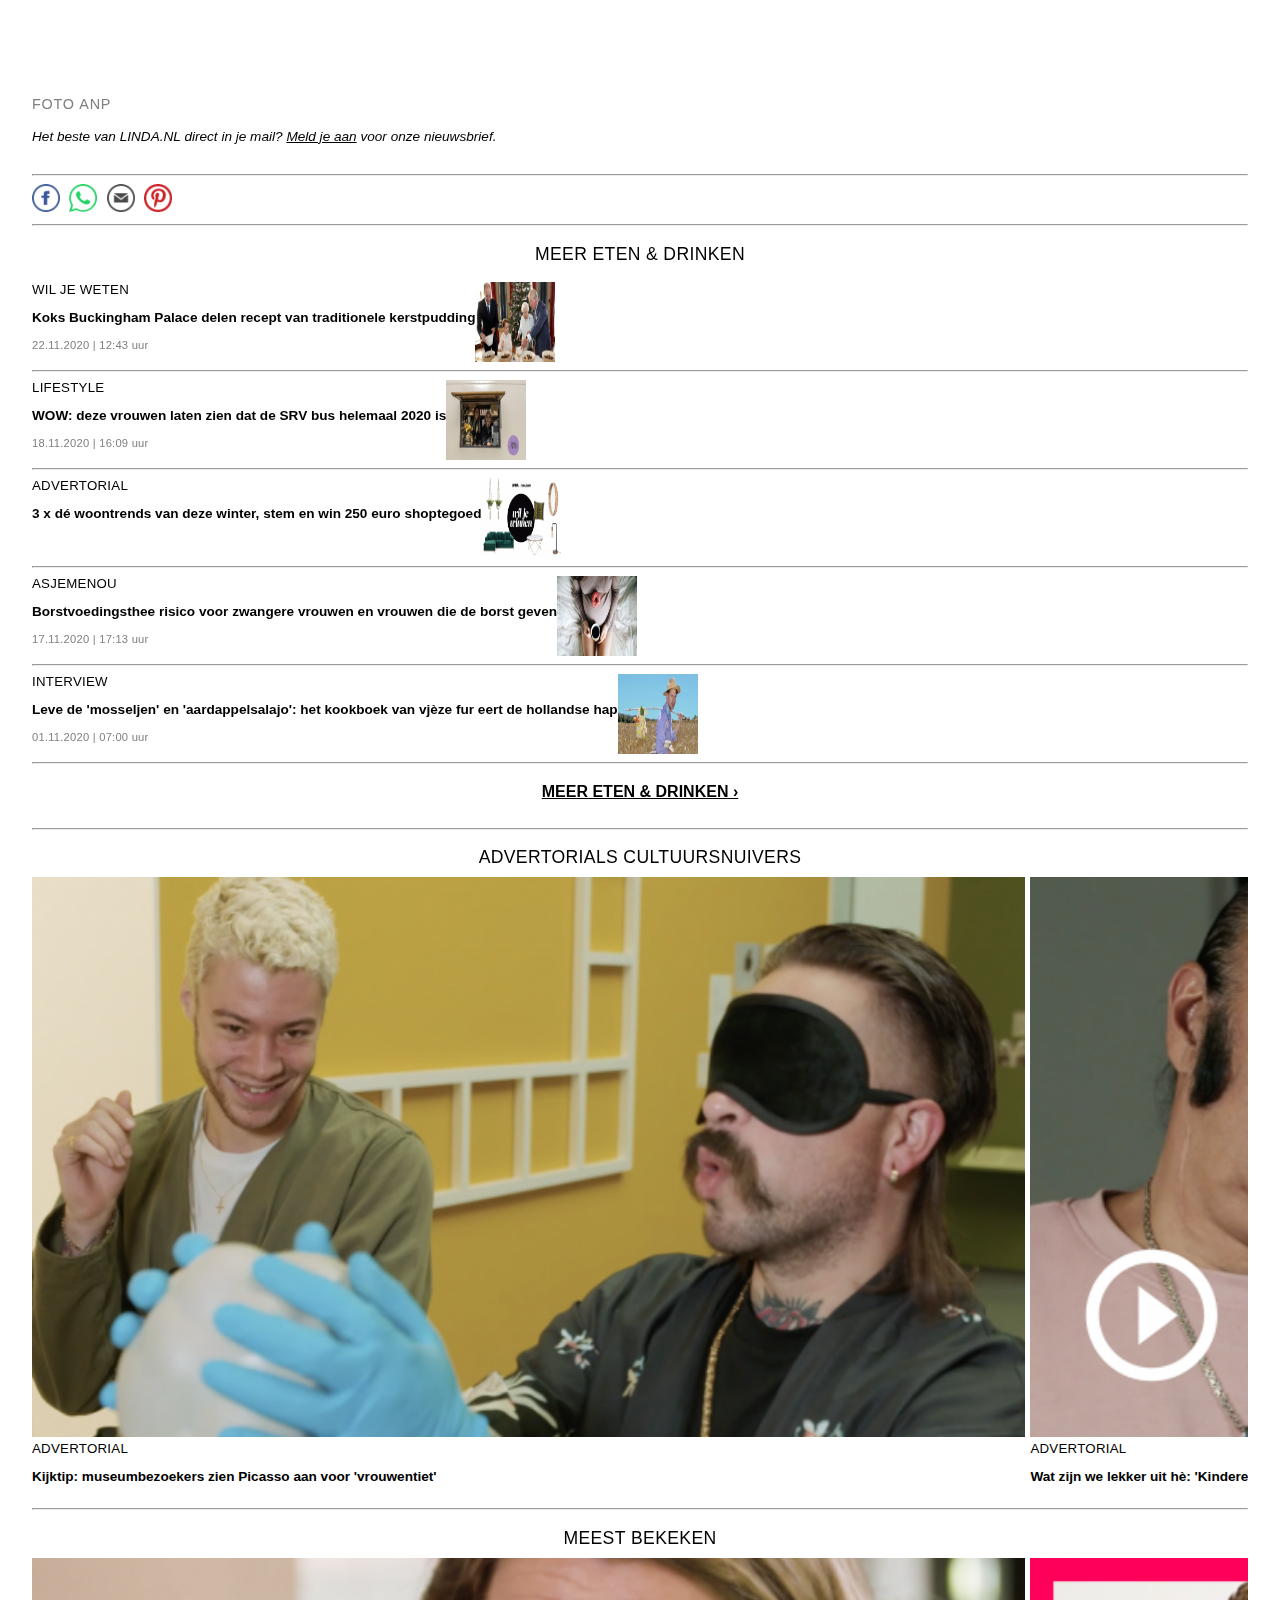
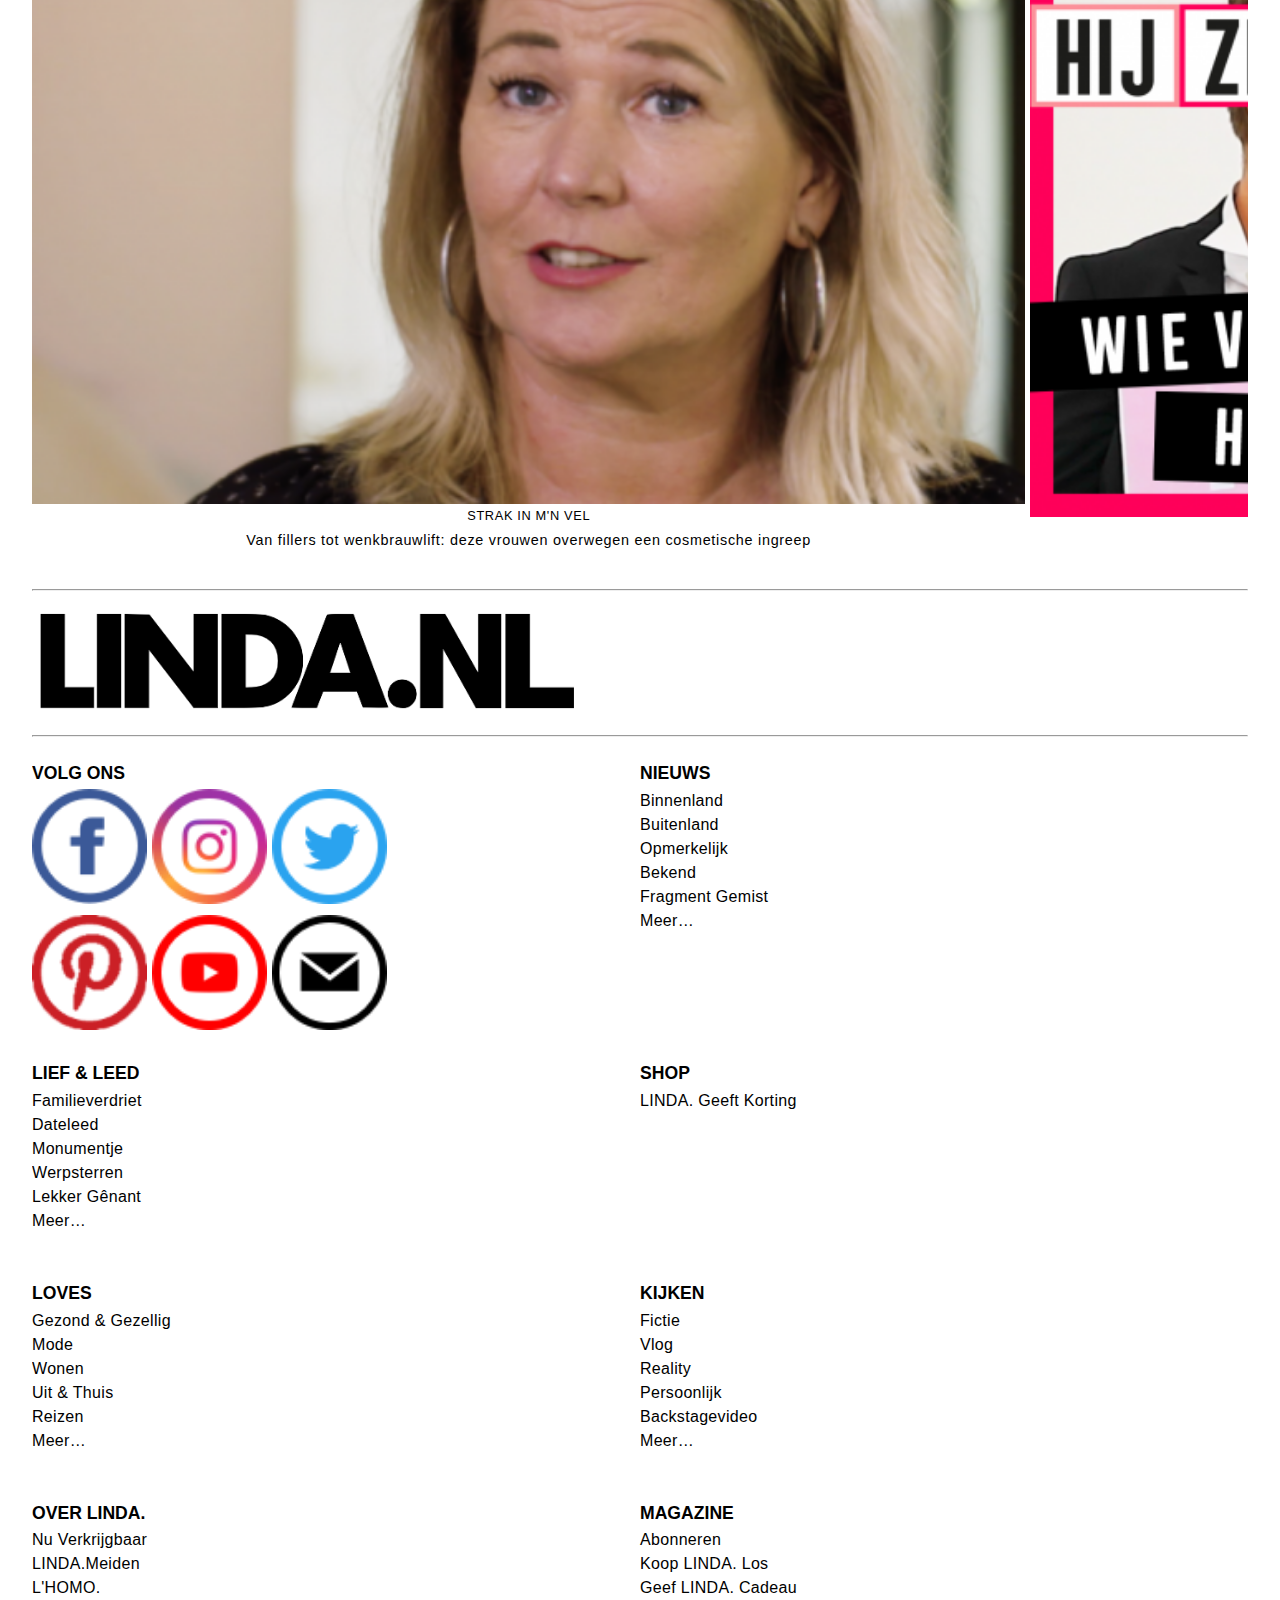
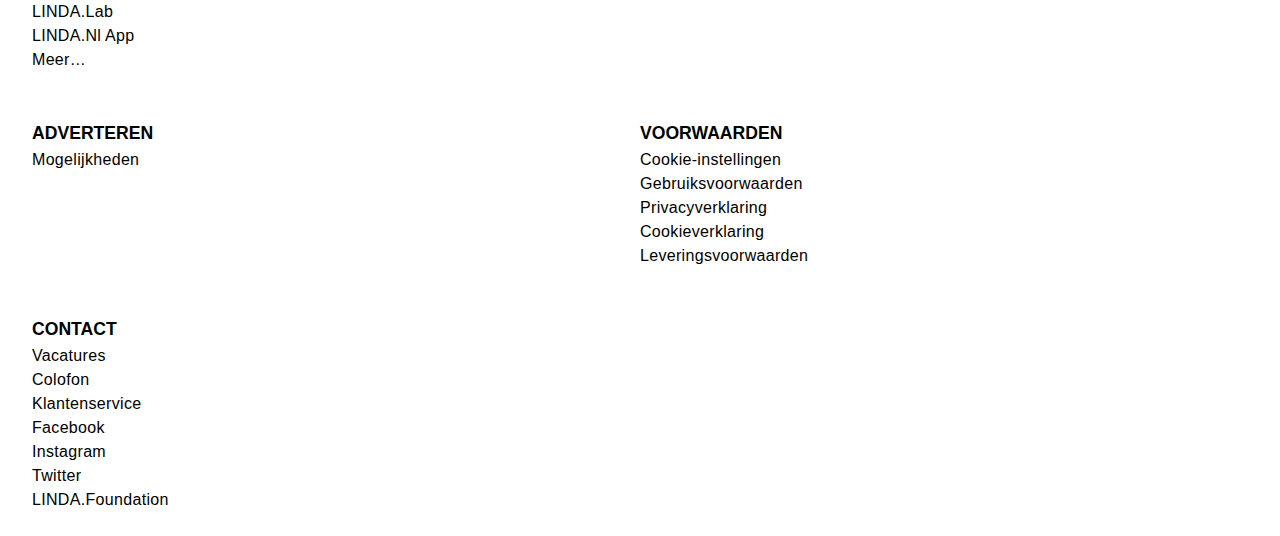
==== commit eb473343: "Add files via upload" ====
--- a/article.html
+++ b/article.html
@@ -155,31 +155,32 @@
 
         <article class='advertorials cultuursnuivers'>
             <h2><b>Advertorials</b> cultuursnuivers</h2>
-
-            <section>
+            <div>
+            <section class="scrollbar">
                 <img src="images/Van-abbe-e1605616586146-600x338.png" alt="Museumbezoekers raken geblinddoekt kunstwerk Picasso aan">
                 <h5>Advertorial</h5>
                 <h3>Kijktip: museumbezoekers zien Picasso aan voor 'vrouwentiet'</h3>
             </section>
 
-            <section>
+            <section class="scrollbar">
                 <img src="images/Een-titel-toevoegen-2-600x338.png" alt="Een stelletje, links een man, rechts een vrouw">
                 <h5>Advertorial</h5>
                 <h3>Wat zijn we lekker uit hè: 'Kinderen maken is ook kunst'</h3>
             </section>
 
-            <section>
+            <section class="scrollbar">
                 <img src="images/Schermafbeelding-2020-11-06-om-14.55.43-600x305.png" alt="2 museumbezoekers, de linker wijst naar een kunstwerk, de rechter kijkt er verbaasd naar">
                 <h5>Advertorial</h5>
                 <h3>'Brabantse gezelligheid' in het museum: 'Zelfs aangeschoten vind ik het niks</h3>
             </section>
+            </div>
         </article> <!-- end of class advertorials cultuursnuivers -->
 
         <hr />
         <article class='MeestBekeken'>
             <h2><b>Meest</b> bekeken</h2>
-
-            <section>
+            <div>
+            <section class="scrollbar">
                 <img src="images/Schermafbeelding-2020-11-20-om-16.22.31-600x330.png" alt="Een vrouw die een cosmetische ingreep overweegt">
                 <section>
                     <h5>Strak in m'n vel</h5>
@@ -187,7 +188,7 @@
                 </section>
             </section>
 
-            <section>
+            <section class="scrollbar">
                 <img src="images/hij-zij-thumb-julian-600x338.png" alt="Links Julian Vahle, rechts Chelsey Weimar, thumbnail: 'Wie verdient het meest'">
                 <section>
                     <h5>Hij/zij</h5>
@@ -195,13 +196,14 @@
                 </section>
             </section>
 
-            <section>
+            <section class="scrollbar">
                 <img src="images/linda-jeroen-kerst-600x304.jpg" alt="Linda de Mol vrolijk op schoot bij vriend Jeroen">
                 <section>
                     <h5>Backstagevideo</h5>
                     <h3>Linda de Mol over eerste kerst met vriend Jeroen: 'Je kan wel raden wat wij hebben gedaan'</h3>
                 </section>
             </section>
+            </div>
 
         </article> <!-- end of class meest bekeken -->
 
--- a/styles/style.css
+++ b/styles/style.css
@@ -39,7 +39,6 @@
     display: flex;
     flex-direction: row;
     justify-content: space-between;
-    overflow-x: scroll;
 
     text-transform: uppercase;
     font-weight: 200;
@@ -55,7 +54,6 @@
     display: flex;
     flex-direction: row;
     justify-content: space-between;
-    overflow-x: scroll;
 
     text-transform: uppercase;
     font-weight: 200;
@@ -333,19 +331,9 @@
     flex-direction: column;
 }
 
-/* de secties uit artikel 3 in een horizontale scrollbar willen plaatsen */
-main article:nth-of-type(3) section {
-    /* scrollbar van meerdere elementen die uit beeld flowen */
-    overflow-x: scroll;
-}
-/* dit ook voor artikel 4 proberen */
-
-
-
 /* in het vierde artikel de tekst onder de foto */
 .MeestBekeken section section:nth-of-type(1) {
     text-align: center;
-
 }
 
 .share {
@@ -372,6 +360,16 @@
 
 /* selected link bij section 'share' */
 .share a:active {}
+
+div {
+    display: flex;
+    overflow-x: scroll;
+}
+
+.scrollbar {
+    min-width: 78vw;
+    padding-right: 5px;
+}
 
 /* afbeelding Shane in eerste artikel */
 main article:nth-of-type(1) img {
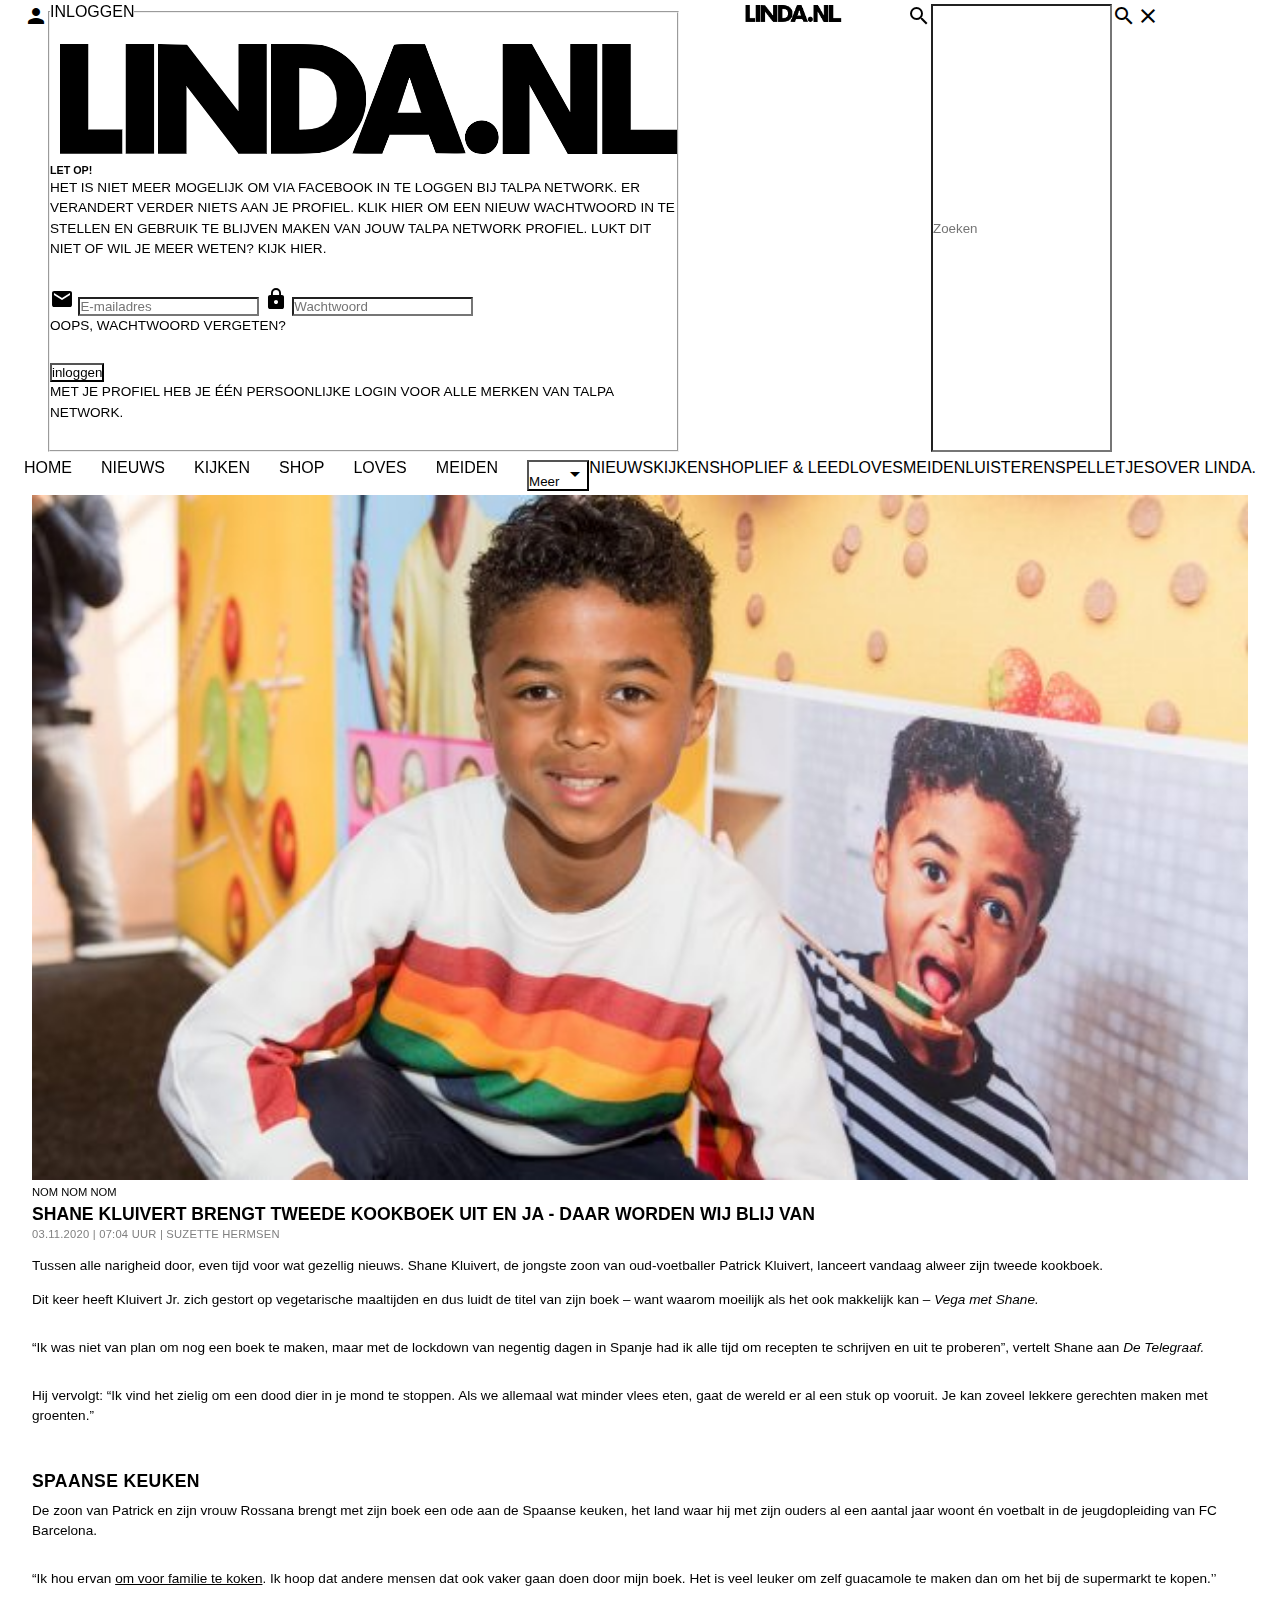
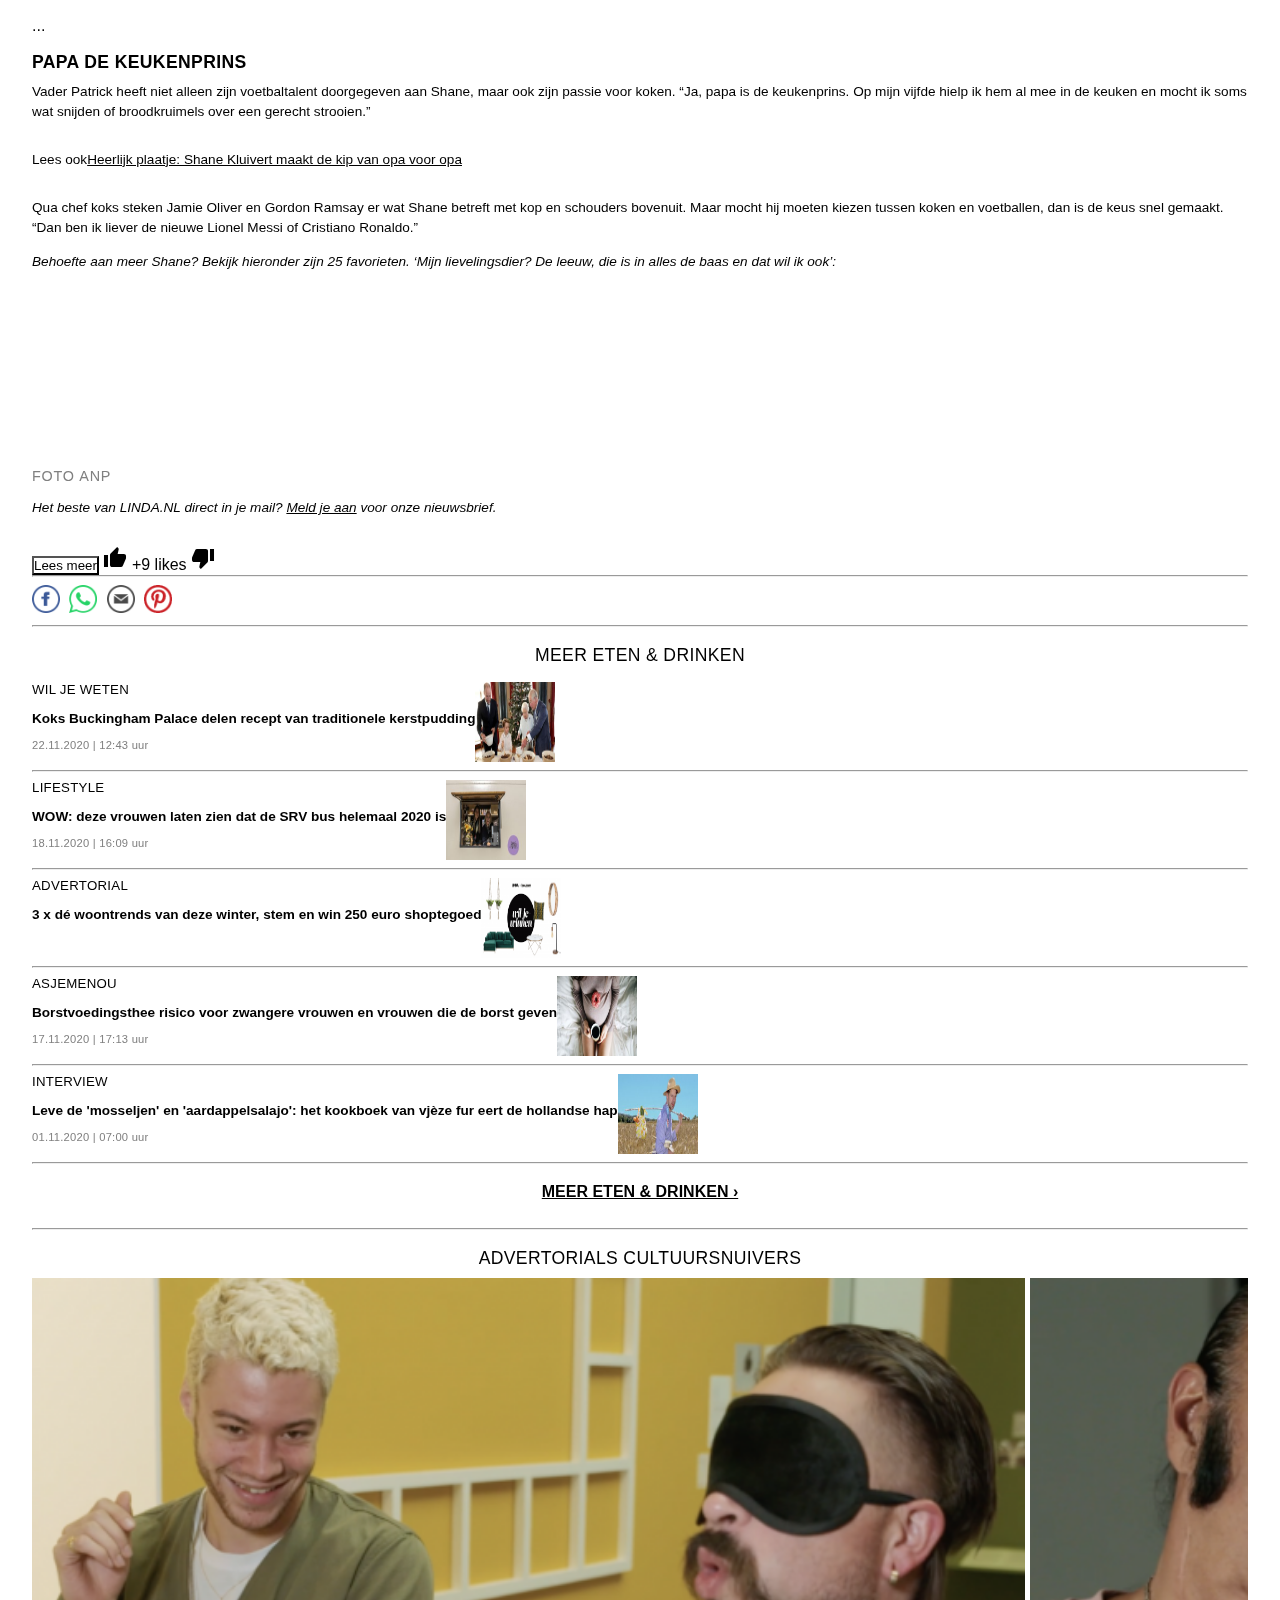
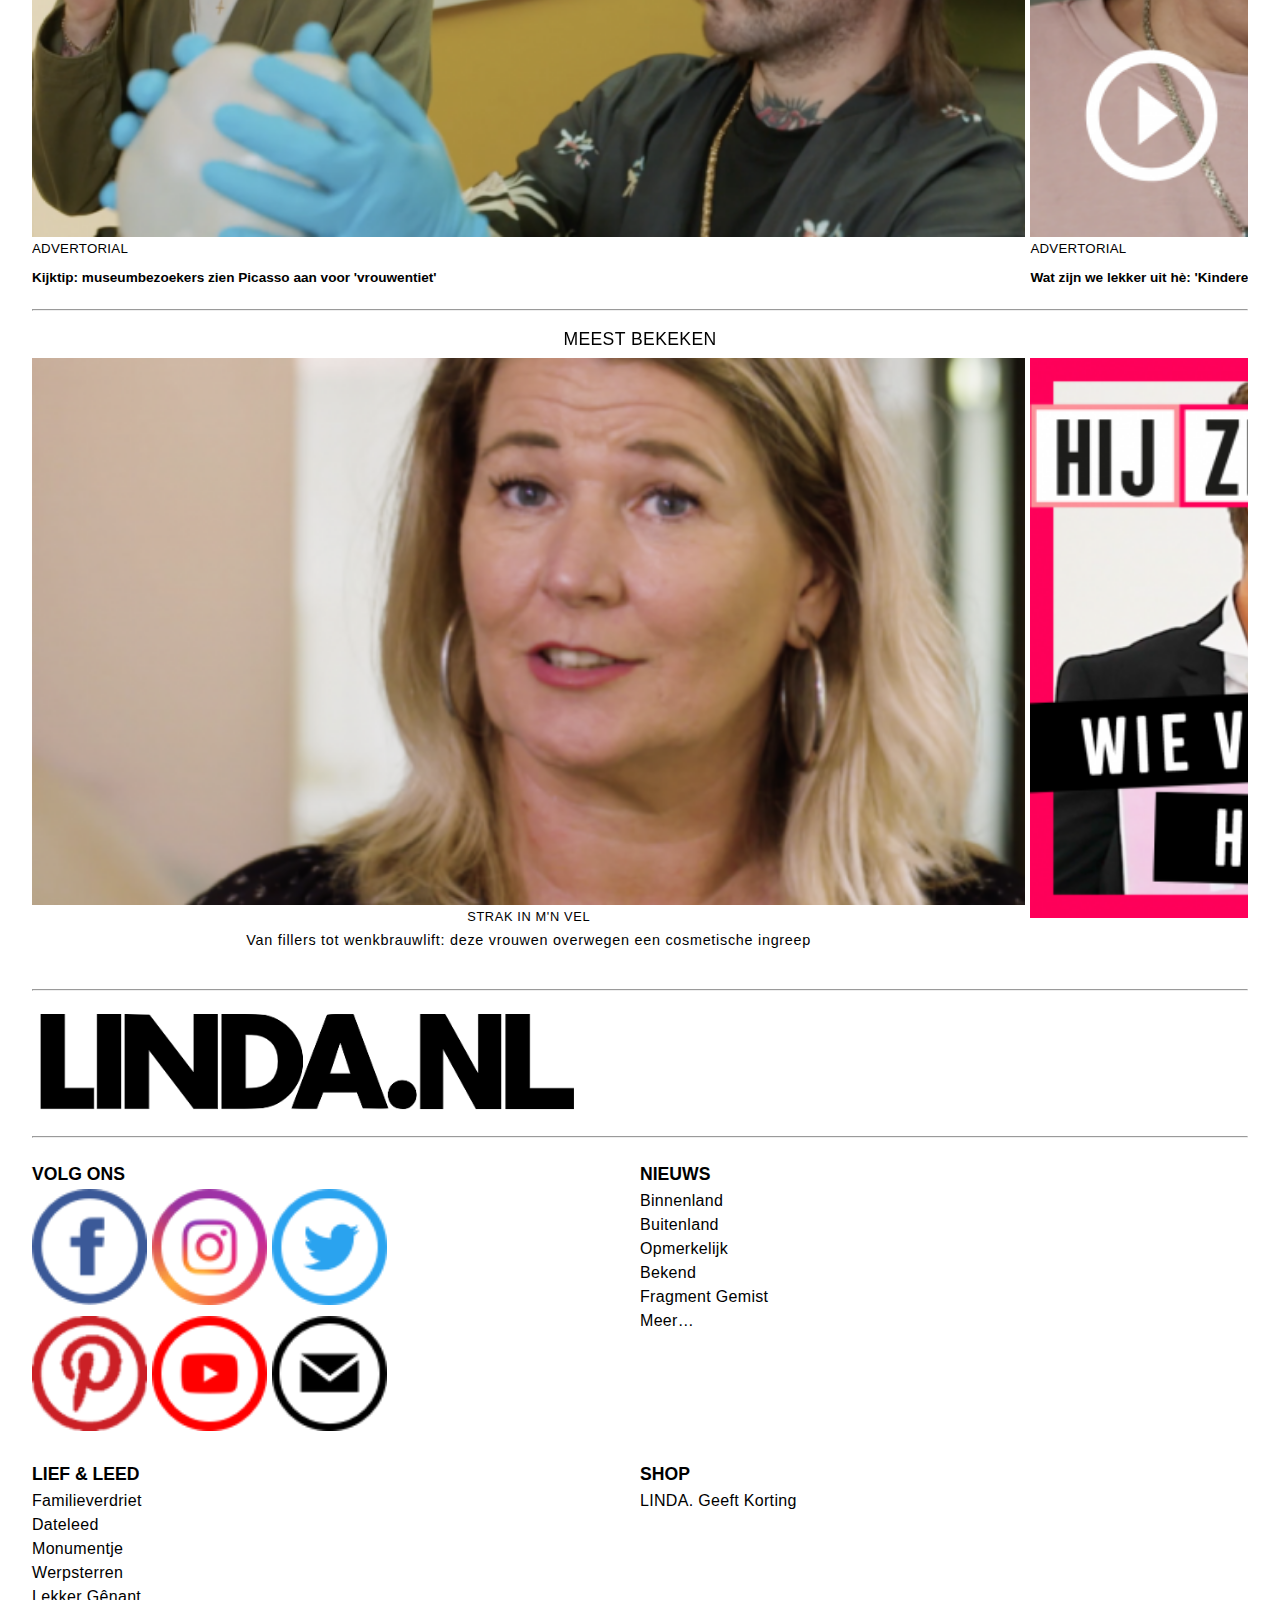
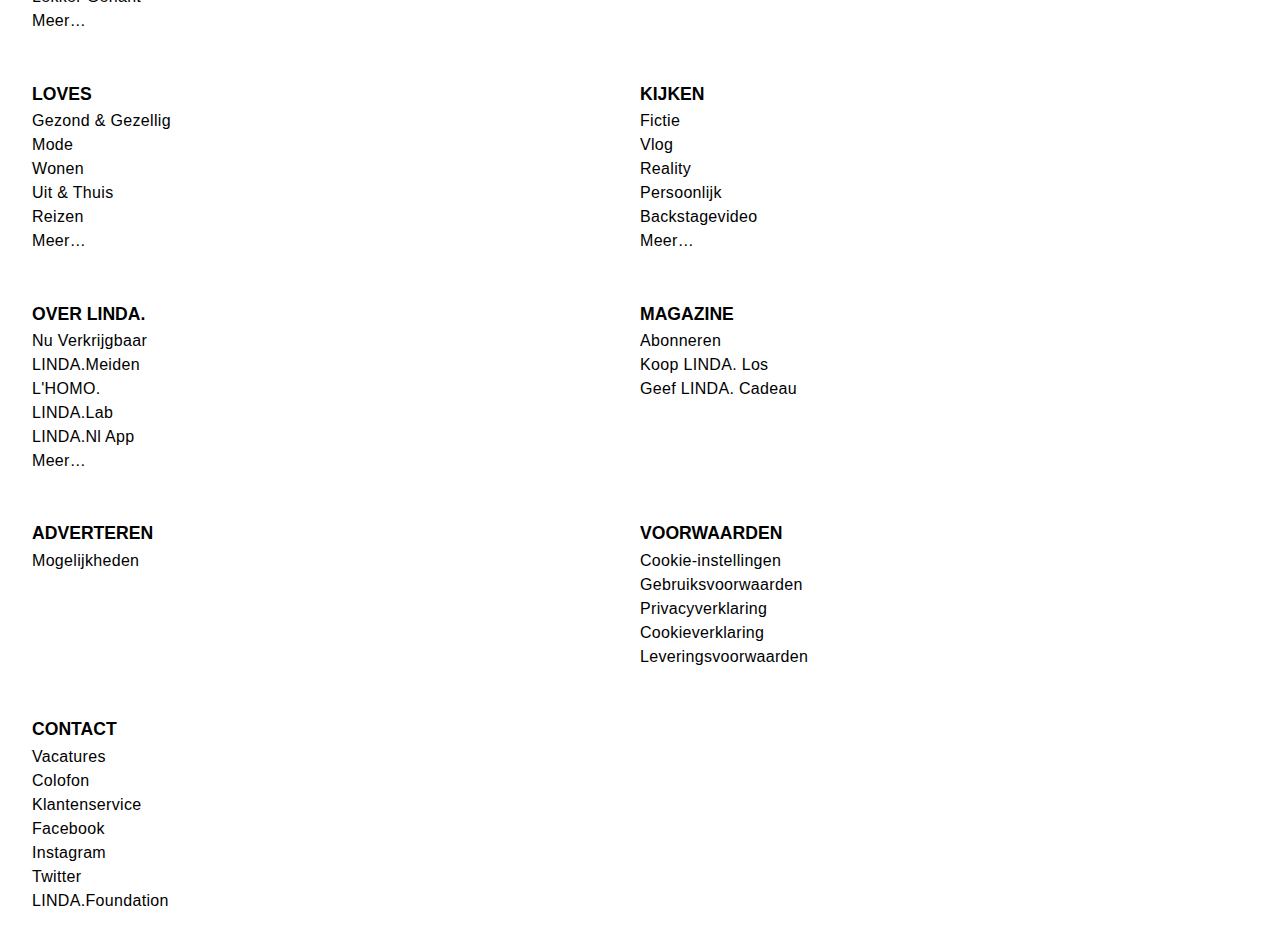
==== commit 42b4b5aa: "Add files via upload" ====
--- a/article.html
+++ b/article.html
@@ -6,21 +6,81 @@
     <meta name="author" content="jouw naam">
     <meta name="viewport" content="width=device-width, initial-scale=1">
 
-    <title>Shane Kluivert brengt tweede kookboek uit en ja, daar worden wij blij van - Linda.nl</title>
+    <title>Shane Kluivert brengt tweede kookboek uit en ja, daar worden wij blij van - LINDA.nl</title>
 
     <link href="styles/style.css" rel="stylesheet">
 
     <!-- icon in de browserbalk -->
     <link rel="icon" href="images/Screenshot%202020-11-25%20at%2020.35.13.png" type="image/x-icon">
+    <link href="https://fonts.googleapis.com/icon?family=Material+Icons" rel="stylesheet">
 </head>
 
 <body>
-    <header>
+   <header>
         <nav>
             <ul>
-                <li><a href=""> <img src="images/loginbutton@2x.png" alt="Account login"> </a></li>
+                <li>
+                    <!-- Bron: https://material.io/resources/icons/?icon=person&style=baseline -->
+                    <span class="material-icons" id="account">
+                        person</span>
+                    <form id="login">
+                        <span class="inlogformulier">
+                            <fieldset>
+                                <!-- Bron: https://material.io/resources/icons/?icon=clear&style=baseline -->
+                                <span class="material-icons" id="sluit"></span>
+                                <legend>Inloggen</legend>
+
+                                <span class="inloggen">
+                                    <div id="logoInlog">
+                                        <img src="images/Screenshot%202020-11-25%20at%2011.07.52.png" alt="Linda.nl logo" id="Logo">
+                                    </div>
+                                    <span class="input-container">
+
+                                        <span class="warning">
+                                            <h6>Let op!</h6>
+                                            <p>Het is niet meer mogelijk om via Facebook in te loggen bij Talpa Network. Er verandert verder niets aan je profiel. Klik <a href="">hier</a> om een nieuw wachtwoord in te stellen en gebruik te blijven maken van jouw Talpa Network profiel. Lukt dit niet of wil je meer weten? Kijk <a href="">hier</a>.
+                                            </p>
+                                        </span>
+                                        <!--Bron: https://material.io/resources/icons/?icon=mail&style=baseline -->
+                                        <span class="material-icons">
+                                            mail</span>
+                                        <input type="email" name="username" value="" placeholder="E-mailadres">
+                                    </span>
+
+                                    <span class="input-container">
+                                        <!-- https://material.io/resources/icons/?icon=lock&style=baseline -->
+                                        <span class="material-icons">
+                                            lock</span>
+                                        <input type="password" name="password" value="" placeholder="Wachtwoord">
+
+                                        <p>Oops, <a href="">wachtwoord vergeten?</a></p>
+                                    </span>
+                                </span>
+                                <span class="submitknop">
+                                    <input type="submit" value="inloggen">
+
+                                    <p>Met je profiel heb je één persoonlijke login voor alle merken van Talpa Network.</p>
+                                </span>
+                            </fieldset>
+                        </span>
+                    </form>
+                </li>
                 <li><a href="index.html"> <img src="images/Screenshot%202020-11-25%20at%2011.07.52.png" alt="Linda.nl logo"> </a></li>
-                <li><a href=""> <img src="images/search@2x.png" alt="Zoekfunctie"> </a></li>
+                <li>
+                    <!-- Bron: https://material.io/resources/icons/?icon=search&style=baseline -->
+                    <span class="material-icons" id="vergrootglas">
+                        search</span>
+
+                    <div id="zoekbalk">
+                        <input type="text" placeholder="Zoeken">
+                        <!-- Bron: https://material.io/resources/icons/?icon=search&style=baseline -->
+                        <span class="material-icons">
+                            search</span>
+                        <!-- Bron: https://material.io/resources/icons/?icon=clear&style=baseline -->
+                        <span class="material-icons" id="kruisklik">
+                            clear</span>
+                    </div>
+                </li>
             </ul>
 
             <ul>
@@ -30,7 +90,24 @@
                 <li><a href="">Shop</a></li>
                 <li><a href="">Loves</a></li>
                 <li><a href="">Meiden</a></li>
-                <li class="meerknopje"><a href="">Meer<img src="images/more-menu@2x.png" alt="Meer menu"></a></li>
+                <li><a href="">
+                        <div class="meerknopje"><button class="dropdown">Meer
+                                <!-- bron: https://material.io/resources/icons/?icon=arrow_drop_down&style=baseline -->
+                                <span class="material-icons"> arrow_drop_down</span>
+                            </button>
+                            <div class="dropdown-content">
+                                <a href="#">Nieuws</a>
+                                <a href="#">Kijken</a>
+                                <a href="#">Shop</a>
+                                <a href="#">Lief &amp; Leed</a>
+                                <a href="#">Loves</a>
+                                <a href="#">Meiden</a>
+                                <a href="#">Luisteren</a>
+                                <a href="#">Spelletjes</a>
+                                <a href="#">Over Linda.</a>
+                            </div>
+                        </div>
+                    </a></li>
             </ul>
         </nav>
     </header>
@@ -51,21 +128,42 @@
             <p>De zoon van Patrick en zijn vrouw Rossana brengt met zijn boek een ode aan de Spaanse keuken, het land waar hij met zijn ouders al een aantal jaar woont én voetbalt in de jeugdopleiding van FC Barcelona.</p>
             <p>“Ik hou ervan <a href="https://www.linda.nl/nieuws/lekker-loeren/bekend-nederland-koken-shane-kluivert/">om voor familie te koken</a>. Ik hoop dat andere mensen dat ook vaker gaan doen door mijn boek. Het is veel leuker om zelf guacamole te maken dan om het bij de supermarkt te kopen.’’</p>
 
-            <h2>Papa de keukenprins</h2>
-            <p>Vader Patrick heeft niet alleen zijn voetbaltalent doorgegeven aan Shane, maar ook zijn passie voor koken. “Ja, papa is de keukenprins. Op mijn vijfde hielp ik hem al mee in de keuken en mocht ik soms wat snijden of broodkruimels over een gerecht strooien.”</p>
-
-            <p><strong>Lees ook</strong></p>
-            <p><a href="https://www.linda.nl/nieuws/lekker-loeren/bekend-nederland-koken-shane-kluivert/">Heerlijk plaatje: Shane Kluivert maakt de kip van opa voor opa</a></p>
-
-            <p>Qua chef koks steken Jamie Oliver en Gordon Ramsay er wat Shane betreft met kop en schouders bovenuit. Maar mocht hij moeten kiezen tussen koken en voetballen, dan is de keus snel gemaakt. “Dan ben ik liever de nieuwe Lionel Messi of Cristiano Ronaldo.”</p>
-            <p><i>Behoefte aan meer Shane? Bekijk hieronder zijn 25 favorieten. ‘Mijn lievelingsdier? De leeuw, die is in alles de baas en dat wil ik ook’:</i></p>
-
-            <!-- bron = https://www.youtube.com/watch?v=6t5R_1Z32yU -->
-            <iframe src="https://www.youtube.com/embed/6t5R_1Z32yU" frameborder="0" allow="accelerometer; autoplay; clipboard-write; encrypted-media; gyroscope; picture-in-picture" allowfullscreen></iframe>
-
-            <h3>Foto <b>anp</b></h3>
-
-            <p><i>Het beste van LINDA.NL direct in je mail? <a href="https://www.linda.nl/schrijf-je-in-voor-de-linda-nl-nieuwsbrief/">Meld je aan</a> voor onze nieuwsbrief.</i></p>
+            <span id="dots">...</span>
+            <span id="more">
+
+                <h2>Papa de keukenprins</h2>
+                <p>Vader Patrick heeft niet alleen zijn voetbaltalent doorgegeven aan Shane, maar ook zijn passie voor koken. “Ja, papa is de keukenprins. Op mijn vijfde hielp ik hem al mee in de keuken en mocht ik soms wat snijden of broodkruimels over een gerecht strooien.”</p>
+
+                   <div class="leesOok">
+                <p><strong>Lees ook</strong></p>
+                <p><a href="https://www.linda.nl/nieuws/lekker-loeren/bekend-nederland-koken-shane-kluivert/">Heerlijk plaatje: Shane Kluivert maakt de kip van opa voor opa</a></p>
+                </div>
+
+                <p>Qua chef koks steken Jamie Oliver en Gordon Ramsay er wat Shane betreft met kop en schouders bovenuit. Maar mocht hij moeten kiezen tussen koken en voetballen, dan is de keus snel gemaakt. “Dan ben ik liever de nieuwe Lionel Messi of Cristiano Ronaldo.”</p>
+                <p><i>Behoefte aan meer Shane? Bekijk hieronder zijn 25 favorieten. ‘Mijn lievelingsdier? De leeuw, die is in alles de baas en dat wil ik ook’:</i></p>
+
+                <!-- bron = https://www.youtube.com/watch?v=6t5R_1Z32yU -->
+                <iframe src="https://www.youtube.com/embed/6t5R_1Z32yU" frameborder="0" allow="accelerometer; autoplay; clipboard-write; encrypted-media; gyroscope; picture-in-picture" allowfullscreen></iframe>
+
+                <h3>Foto <b>anp</b></h3>
+
+                <p><i>Het beste van LINDA.NL direct in je mail? <a href="">Meld je aan</a> voor onze nieuwsbrief.</i></p>
+
+            </span> <!-- end of id="more"-->
+            <!-- Bron: https://www.w3schools.com/jsref/event_onclick.asp -->
+            <button onclick="readMore()" id="myBtn">Lees meer</button>
+
+            <!-- Bron: https://material.io/resources/icons/?icon=thumb_up&style=baseline -->
+            <span class="material-icons" id="duimOmhoog">
+                thumb_up
+            </span>
+
+            <span id="aantalDuimpjes">+9 likes</span>
+
+            <!-- Bron: https://material.io/resources/icons/?icon=thumb_down&style=baseline -->
+            <span class="material-icons" id="duimOmlaag">
+                thumb_down
+            </span>
 
         </article>
 
@@ -156,23 +254,23 @@
         <article class='advertorials cultuursnuivers'>
             <h2><b>Advertorials</b> cultuursnuivers</h2>
             <div>
-            <section class="scrollbar">
-                <img src="images/Van-abbe-e1605616586146-600x338.png" alt="Museumbezoekers raken geblinddoekt kunstwerk Picasso aan">
-                <h5>Advertorial</h5>
-                <h3>Kijktip: museumbezoekers zien Picasso aan voor 'vrouwentiet'</h3>
-            </section>
-
-            <section class="scrollbar">
-                <img src="images/Een-titel-toevoegen-2-600x338.png" alt="Een stelletje, links een man, rechts een vrouw">
-                <h5>Advertorial</h5>
-                <h3>Wat zijn we lekker uit hè: 'Kinderen maken is ook kunst'</h3>
-            </section>
-
-            <section class="scrollbar">
-                <img src="images/Schermafbeelding-2020-11-06-om-14.55.43-600x305.png" alt="2 museumbezoekers, de linker wijst naar een kunstwerk, de rechter kijkt er verbaasd naar">
-                <h5>Advertorial</h5>
-                <h3>'Brabantse gezelligheid' in het museum: 'Zelfs aangeschoten vind ik het niks</h3>
-            </section>
+                <section class="scrollbar">
+                    <img src="images/Van-abbe-e1605616586146-600x338.png" alt="Museumbezoekers raken geblinddoekt kunstwerk Picasso aan">
+                    <h5>Advertorial</h5>
+                    <h3>Kijktip: museumbezoekers zien Picasso aan voor 'vrouwentiet'</h3>
+                </section>
+
+                <section class="scrollbar">
+                    <img src="images/Een-titel-toevoegen-2-600x338.png" alt="Een stelletje, links een man, rechts een vrouw">
+                    <h5>Advertorial</h5>
+                    <h3>Wat zijn we lekker uit hè: 'Kinderen maken is ook kunst'</h3>
+                </section>
+
+                <section class="scrollbar">
+                    <img src="images/Schermafbeelding-2020-11-06-om-14.55.43-600x305.png" alt="2 museumbezoekers, de linker wijst naar een kunstwerk, de rechter kijkt er verbaasd naar">
+                    <h5>Advertorial</h5>
+                    <h3>'Brabantse gezelligheid' in het museum: 'Zelfs aangeschoten vind ik het niks</h3>
+                </section>
             </div>
         </article> <!-- end of class advertorials cultuursnuivers -->
 
@@ -180,29 +278,29 @@
         <article class='MeestBekeken'>
             <h2><b>Meest</b> bekeken</h2>
             <div>
-            <section class="scrollbar">
-                <img src="images/Schermafbeelding-2020-11-20-om-16.22.31-600x330.png" alt="Een vrouw die een cosmetische ingreep overweegt">
-                <section>
-                    <h5>Strak in m'n vel</h5>
-                    <h3>Van fillers tot wenkbrauwlift: deze vrouwen overwegen een cosmetische ingreep</h3>
-                </section>
-            </section>
-
-            <section class="scrollbar">
-                <img src="images/hij-zij-thumb-julian-600x338.png" alt="Links Julian Vahle, rechts Chelsey Weimar, thumbnail: 'Wie verdient het meest'">
-                <section>
-                    <h5>Hij/zij</h5>
-                    <h3>HIJ/ZIJ met Julian Vahle en Chelsey Weimar: 'Wie wil eerder een vluggertje?'</h3>
-                </section>
-            </section>
-
-            <section class="scrollbar">
-                <img src="images/linda-jeroen-kerst-600x304.jpg" alt="Linda de Mol vrolijk op schoot bij vriend Jeroen">
-                <section>
-                    <h5>Backstagevideo</h5>
-                    <h3>Linda de Mol over eerste kerst met vriend Jeroen: 'Je kan wel raden wat wij hebben gedaan'</h3>
-                </section>
-            </section>
+                <section class="scrollbar">
+                    <img src="images/Schermafbeelding-2020-11-20-om-16.22.31-600x330.png" alt="Een vrouw die een cosmetische ingreep overweegt">
+                    <section>
+                        <h5>Strak in m'n vel</h5>
+                        <h3>Van fillers tot wenkbrauwlift: deze vrouwen overwegen een cosmetische ingreep</h3>
+                    </section>
+                </section>
+
+                <section class="scrollbar">
+                    <img src="images/hij-zij-thumb-julian-600x338.png" alt="Links Julian Vahle, rechts Chelsey Weimar, thumbnail: 'Wie verdient het meest'">
+                    <section>
+                        <h5>Hij/zij</h5>
+                        <h3>HIJ/ZIJ met Julian Vahle en Chelsey Weimar: 'Wie wil eerder een vluggertje?'</h3>
+                    </section>
+                </section>
+
+                <section class="scrollbar">
+                    <img src="images/linda-jeroen-kerst-600x304.jpg" alt="Linda de Mol vrolijk op schoot bij vriend Jeroen">
+                    <section>
+                        <h5>Backstagevideo</h5>
+                        <h3>Linda de Mol over eerste kerst met vriend Jeroen: 'Je kan wel raden wat wij hebben gedaan'</h3>
+                    </section>
+                </section>
             </div>
 
         </article> <!-- end of class meest bekeken -->
@@ -229,8 +327,6 @@
                 <li><a href="https://www.linda.nl/nieuwsbrief" target="_blank"> <img src="images/icon-newsletter@2x.png" alt="E-mail icon"> </a></li>
             </ul>
         </section> <!-- end of class volg ons -->
-
-<!--        <hr />-->
 
         <section class='Nieuws'>
             <h2><a href="https://www.linda.nl/nieuws/">Nieuws</a></h2>
@@ -299,7 +395,7 @@
             </ul>
         </section> <!-- end of class over LINDA. -->
 
-<!--        <hr />-->
+        <!--        <hr />-->
 
         <section class='Magazine'>
             <h2>Magazine</h2>
@@ -343,6 +439,4 @@
     </footer>
 
     <script src="scripts/script.js"></script>
-</body>
-
-</html>
+</body></html>
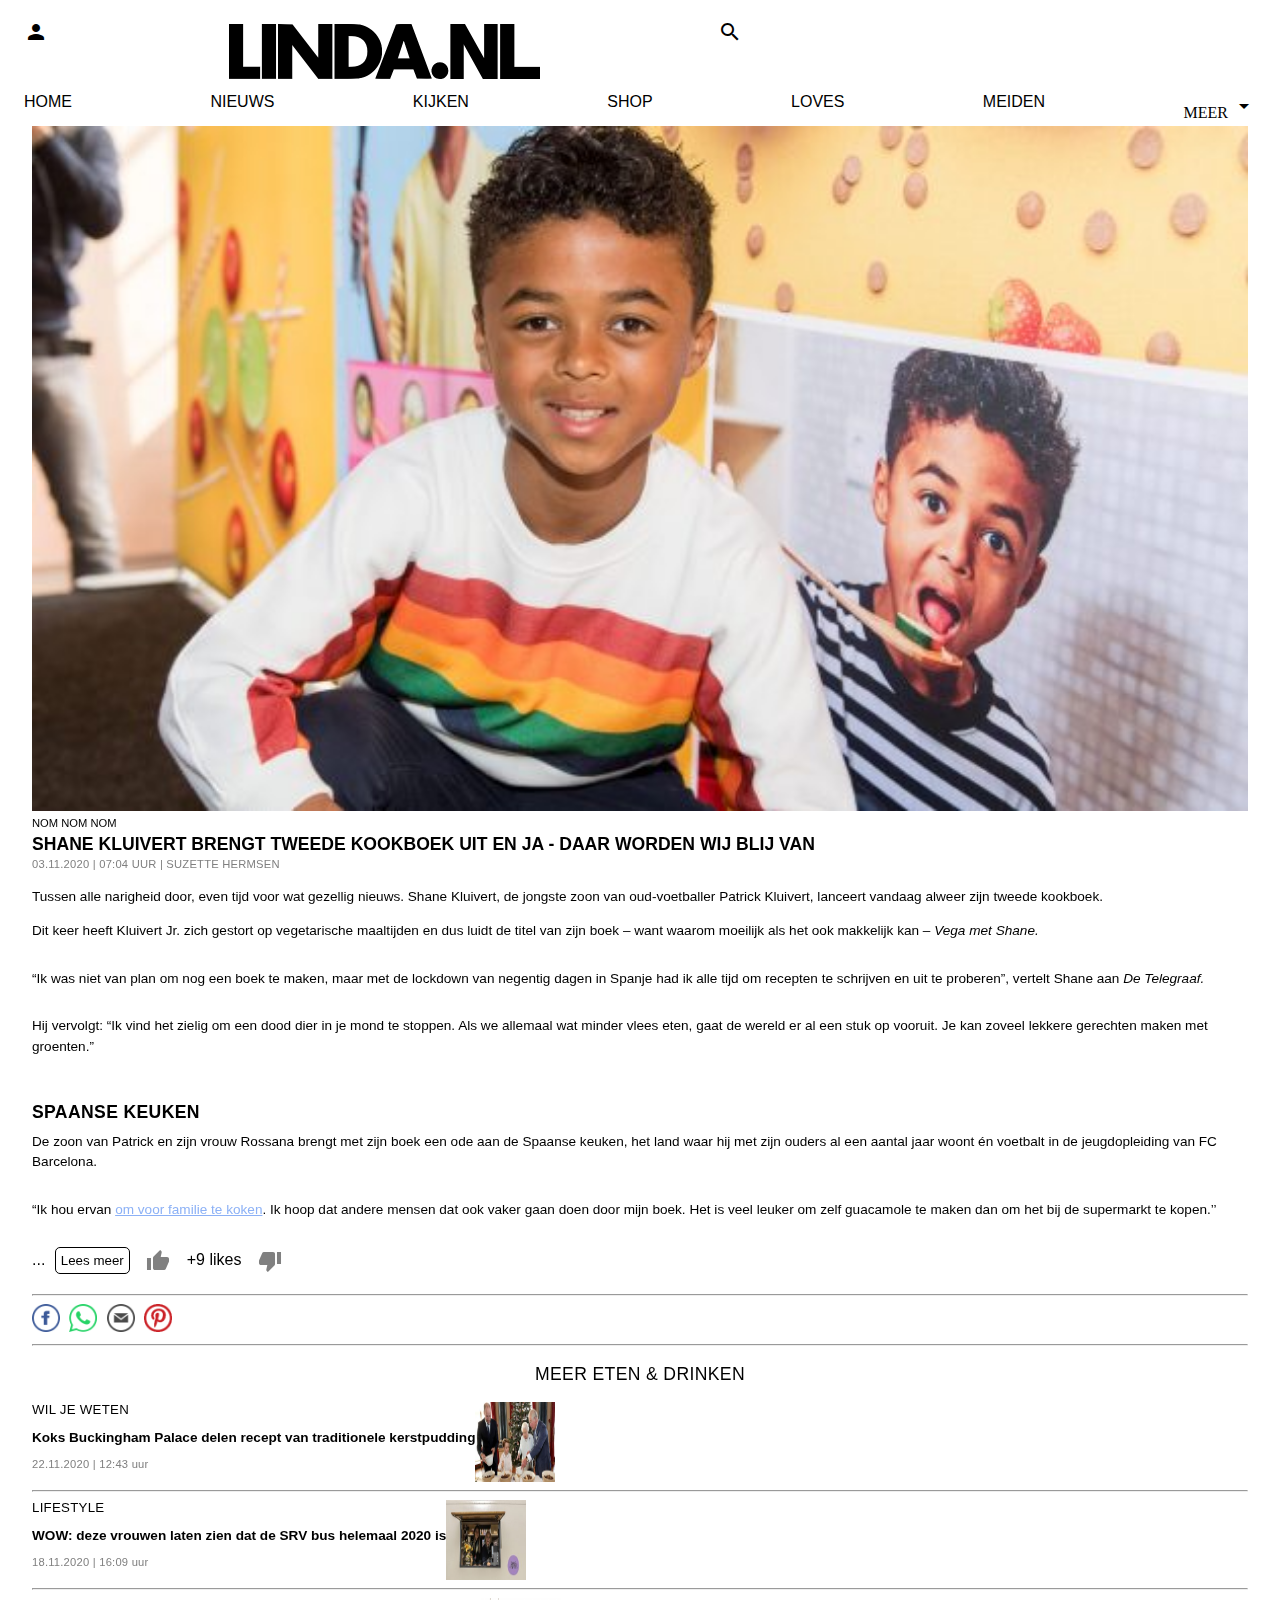
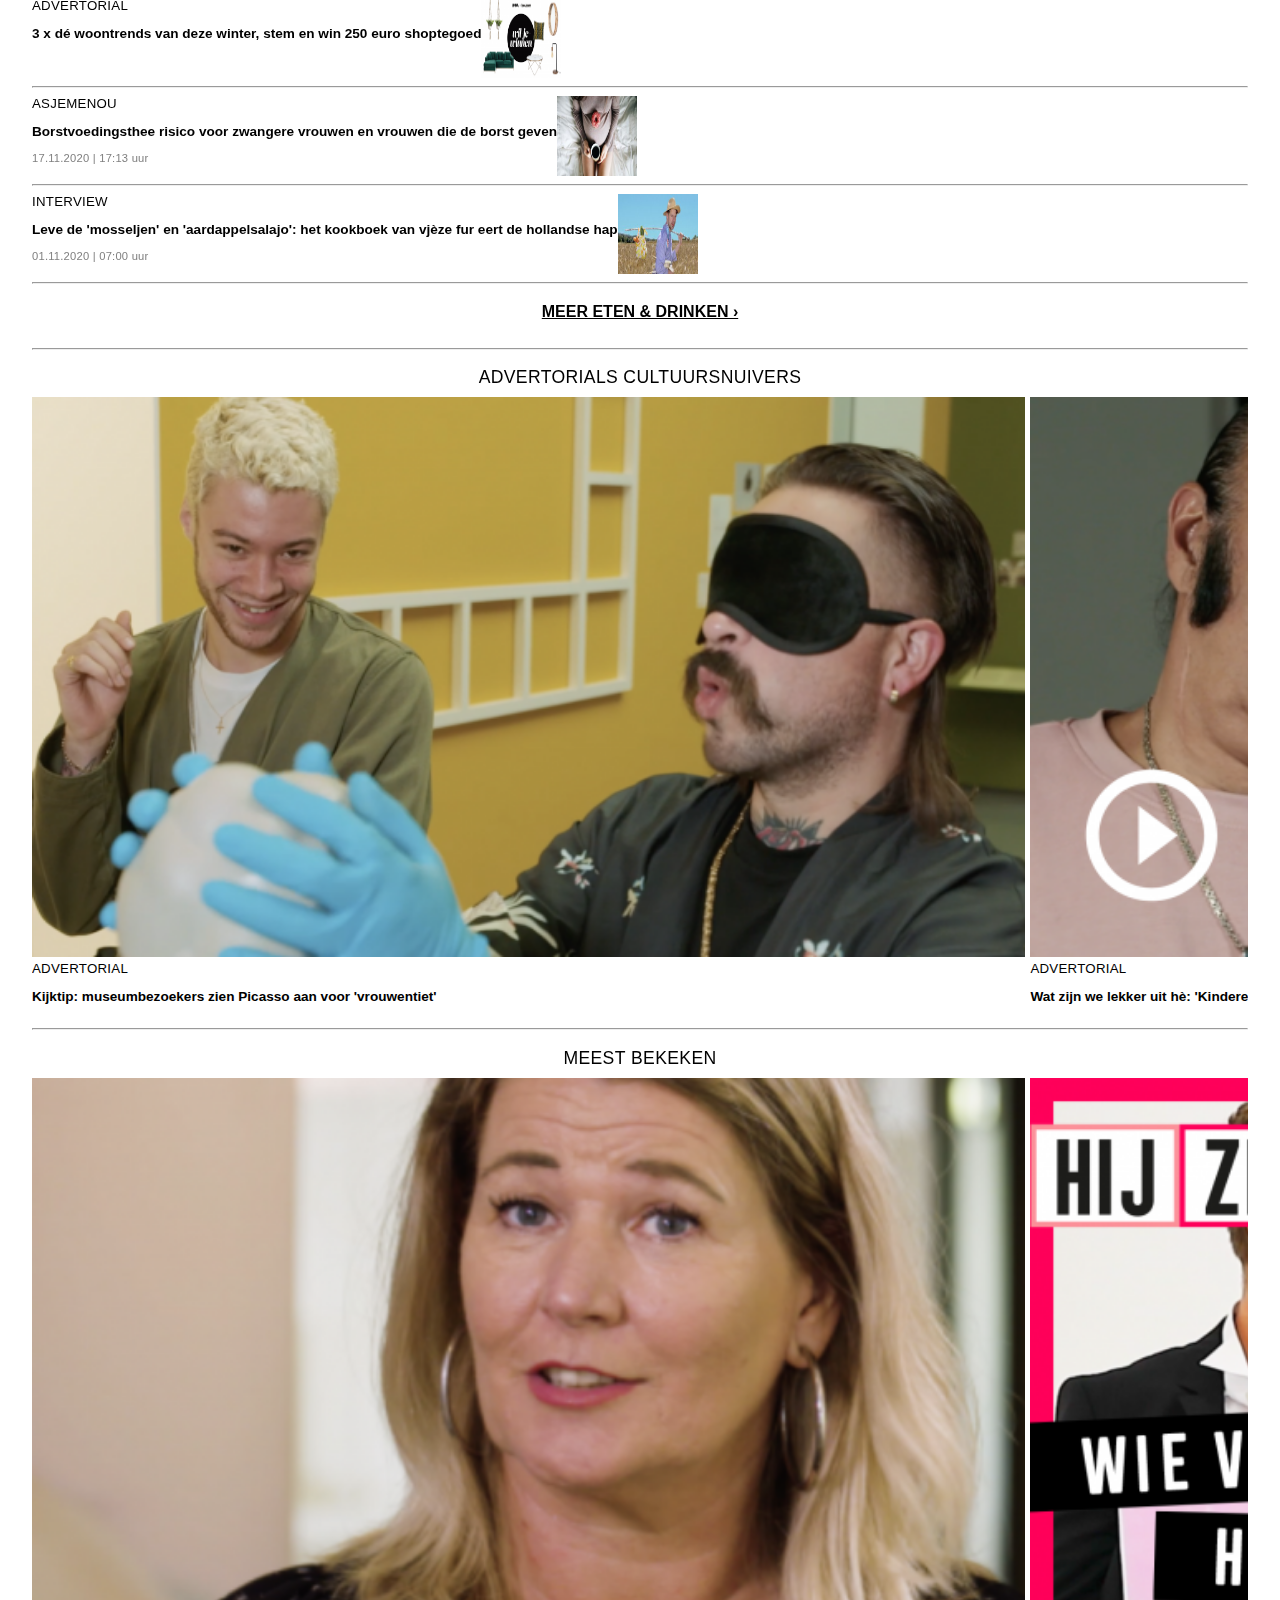
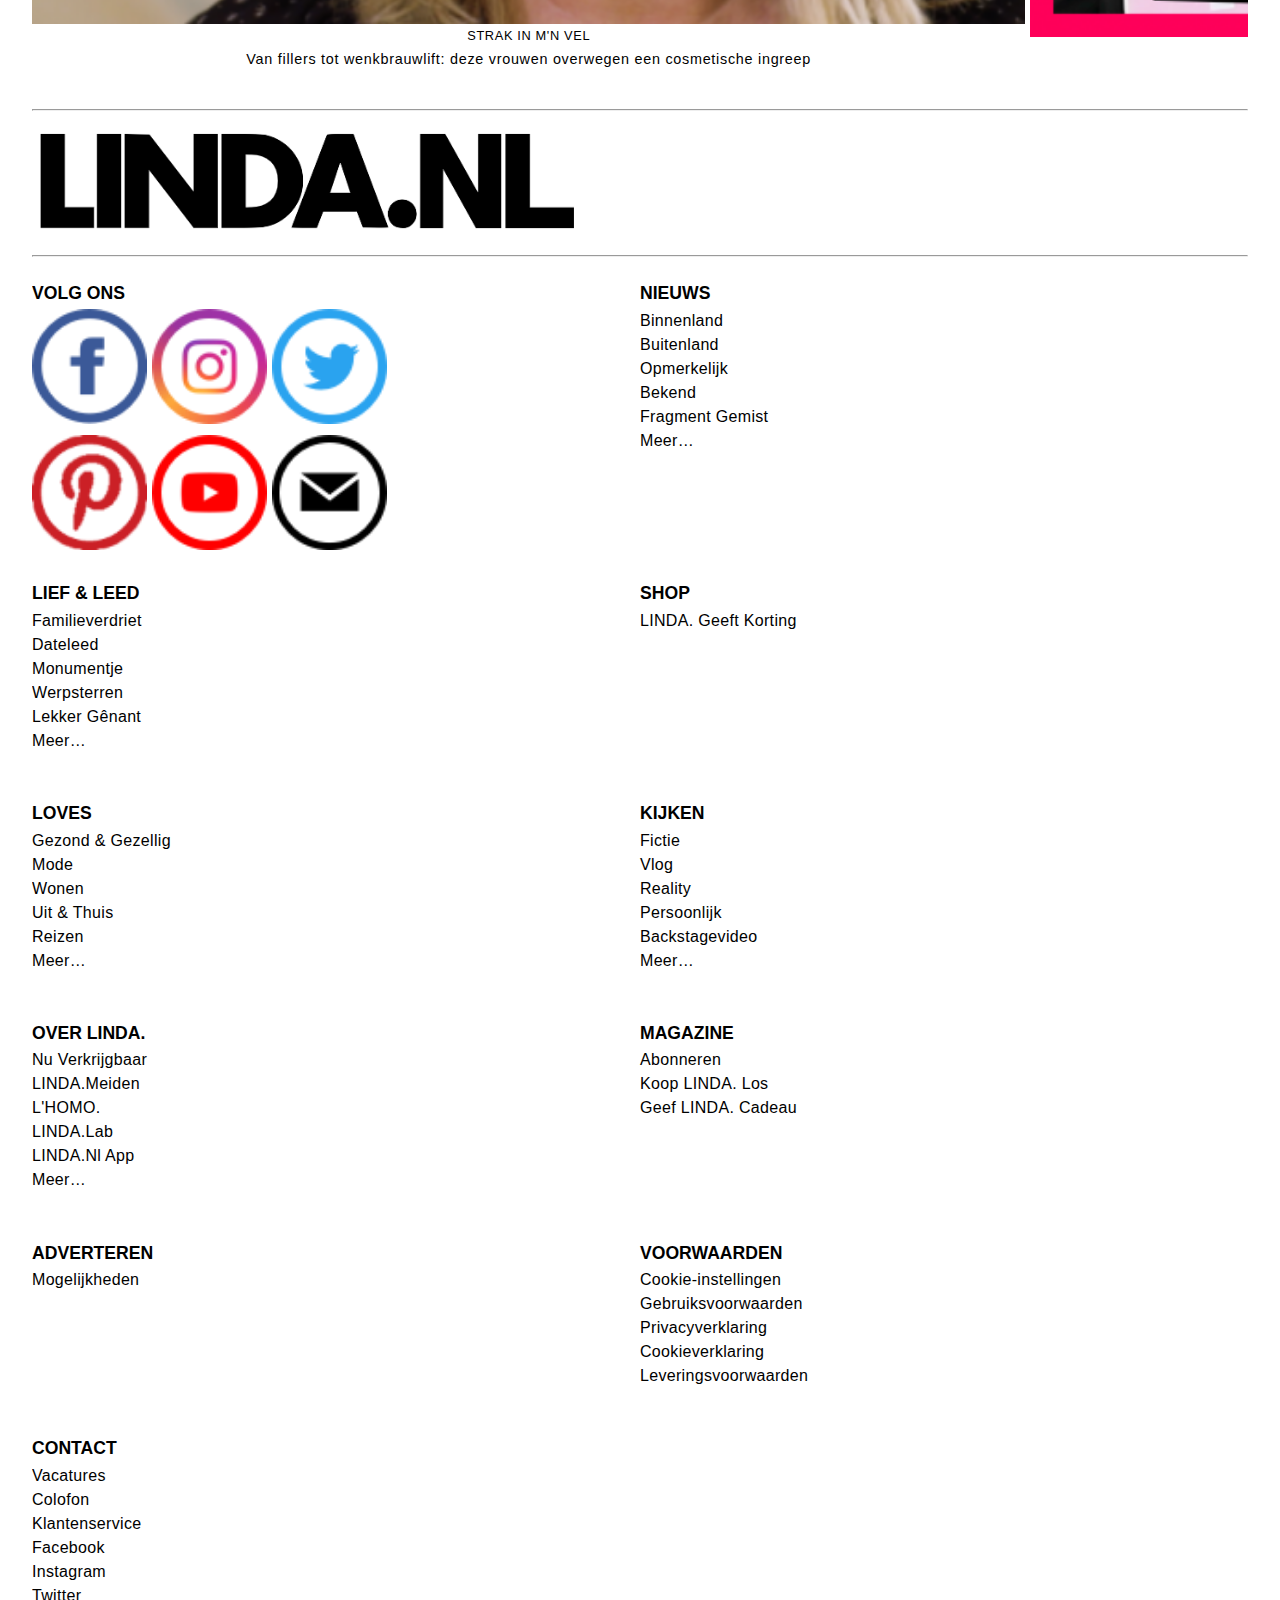
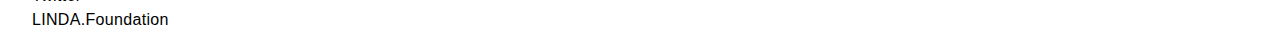
==== commit 7e7bd7a4: "Add files via upload" ====
--- a/article.html
+++ b/article.html
@@ -16,101 +16,103 @@
 </head>
 
 <body>
-   <header>
-        <nav>
-            <ul>
-                <li>
-                    <!-- Bron: https://material.io/resources/icons/?icon=person&style=baseline -->
-                    <span class="material-icons" id="account">
-                        person</span>
-                    <form id="login">
-                        <span class="inlogformulier">
-                            <fieldset>
+           <header>
+                <nav>
+                    <ul>
+                        <li>
+                            <!-- Bron: https://material.io/resources/icons/?icon=person&style=baseline -->
+                            <span class="material-icons" id="account" tabindex="1">
+                                person</span>
+                            <form id="login">
+                                <span class="inlogformulier">
+                                    <fieldset>
+                                        <!-- Bron: https://material.io/resources/icons/?icon=clear&style=baseline -->
+                                        <span class="material-icons" id="sluit"></span>
+                                        <legend>Inloggen</legend>
+
+                                        <span class="inloggen">
+                                            <div id="logoInlog">
+                                                <img src="images/Screenshot%202020-11-25%20at%2011.07.52.png" alt="Linda.nl logo" id="Logo">
+                                            </div>
+                                            <span class="input-container">
+
+                                                <span class="warning">
+                                                    <h6>Let op!</h6>
+                                                    <p>Het is niet meer mogelijk om via Facebook in te loggen bij Talpa Network. Er verandert verder niets aan je profiel. Klik <a href="">hier</a> om een nieuw wachtwoord in te stellen en gebruik te blijven maken van jouw Talpa Network profiel. Lukt dit niet of wil je meer weten? Kijk <a href="">hier</a>.
+                                                    </p>
+                                                </span>
+                                                <!--Bron: https://material.io/resources/icons/?icon=mail&style=baseline -->
+                                                <span class="material-icons">
+                                                    mail</span>
+                                                <input type="email" name="username" value="" placeholder="E-mailadres">
+                                            </span>
+
+                                            <span class="input-container">
+                                                <!-- https://material.io/resources/icons/?icon=lock&style=baseline -->
+                                                <span class="material-icons">
+                                                    lock</span>
+                                                <input type="password" name="password" value="" placeholder="Wachtwoord">
+
+                                                <p>Oops, <a href="">wachtwoord vergeten?</a></p>
+                                            </span>
+                                        </span>
+                                        <span class="submitknop">
+                                            <input type="submit" value="inloggen">
+
+                                            <p>Met je profiel heb je één persoonlijke login voor alle merken van Talpa Network.</p>
+                                        </span>
+                                    </fieldset>
+                                </span>
+                            </form>
+                        </li>
+                        <li><a href="index.html" tabindex="2"> <img src="images/Screenshot%202020-11-25%20at%2011.07.52.png" alt="Linda.nl logo"> </a></li>
+                        <li>
+                            <!-- Bron: https://material.io/resources/icons/?icon=search&style=baseline -->
+                            <span class="material-icons" id="vergrootglas" tabindex="3">
+                                search</span>
+
+                            <div id="zoekbalk">
+                                <input type="text" placeholder="Zoeken">
+                                <!-- Bron: https://material.io/resources/icons/?icon=search&style=baseline -->
+                                <span class="material-icons">
+                                    search</span>
                                 <!-- Bron: https://material.io/resources/icons/?icon=clear&style=baseline -->
-                                <span class="material-icons" id="sluit"></span>
-                                <legend>Inloggen</legend>
-
-                                <span class="inloggen">
-                                    <div id="logoInlog">
-                                        <img src="images/Screenshot%202020-11-25%20at%2011.07.52.png" alt="Linda.nl logo" id="Logo">
+                                <span class="material-icons" id="kruisklik">
+                                    clear</span>
+                            </div>
+                        </li>
+                    </ul>
+
+                    <ul>
+                        <li><a href="index.html" tabindex="4">Home</a></li>
+                        <li><a href="index.html" tabindex="5">Nieuws</a></li>
+                        <li><a href="index.html" tabindex="6">Kijken</a></li>
+                        <li><a href="index.html" tabindex="7">Shop</a></li>
+                        <li><a href="index.html" tabindex="8">Loves</a></li>
+                        <li><a href="index.html" tabindex="9">Meiden</a></li>
+                        <li><a href="#">
+                                <div class="meerknopje"><button class="dropdown" tabindex="10">Meer
+                                        <!-- bron: https://material.io/resources/icons/?icon=arrow_drop_down&style=baseline -->
+                                        <span class="material-icons"> arrow_drop_down</span>
+                                    </button>
+                                    <div class="dropdown-content">
+                                       <ul>
+                                        <li><a href="#">Nieuws</a></li>
+                                        <li><a href="#">Kijken</a></li>
+                                        <li><a href="#">Shop</a></li>
+                                        <li><a href="#">Lief &amp; Leed</a></li>
+                                        <li><a href="#">Loves</a></li>
+                                        <li><a href="#">Meiden</a></li>
+                                        <li><a href="#">Luisteren</a></li>
+                                        <li><a href="#">Spelletjes</a></li>
+                                        <li><a href="#">Over Linda.</a></li>
+                                        </ul>
                                     </div>
-                                    <span class="input-container">
-
-                                        <span class="warning">
-                                            <h6>Let op!</h6>
-                                            <p>Het is niet meer mogelijk om via Facebook in te loggen bij Talpa Network. Er verandert verder niets aan je profiel. Klik <a href="">hier</a> om een nieuw wachtwoord in te stellen en gebruik te blijven maken van jouw Talpa Network profiel. Lukt dit niet of wil je meer weten? Kijk <a href="">hier</a>.
-                                            </p>
-                                        </span>
-                                        <!--Bron: https://material.io/resources/icons/?icon=mail&style=baseline -->
-                                        <span class="material-icons">
-                                            mail</span>
-                                        <input type="email" name="username" value="" placeholder="E-mailadres">
-                                    </span>
-
-                                    <span class="input-container">
-                                        <!-- https://material.io/resources/icons/?icon=lock&style=baseline -->
-                                        <span class="material-icons">
-                                            lock</span>
-                                        <input type="password" name="password" value="" placeholder="Wachtwoord">
-
-                                        <p>Oops, <a href="">wachtwoord vergeten?</a></p>
-                                    </span>
-                                </span>
-                                <span class="submitknop">
-                                    <input type="submit" value="inloggen">
-
-                                    <p>Met je profiel heb je één persoonlijke login voor alle merken van Talpa Network.</p>
-                                </span>
-                            </fieldset>
-                        </span>
-                    </form>
-                </li>
-                <li><a href="index.html"> <img src="images/Screenshot%202020-11-25%20at%2011.07.52.png" alt="Linda.nl logo"> </a></li>
-                <li>
-                    <!-- Bron: https://material.io/resources/icons/?icon=search&style=baseline -->
-                    <span class="material-icons" id="vergrootglas">
-                        search</span>
-
-                    <div id="zoekbalk">
-                        <input type="text" placeholder="Zoeken">
-                        <!-- Bron: https://material.io/resources/icons/?icon=search&style=baseline -->
-                        <span class="material-icons">
-                            search</span>
-                        <!-- Bron: https://material.io/resources/icons/?icon=clear&style=baseline -->
-                        <span class="material-icons" id="kruisklik">
-                            clear</span>
-                    </div>
-                </li>
-            </ul>
-
-            <ul>
-                <li><a href="index.html">Home</a></li>
-                <li><a href="">Nieuws</a></li>
-                <li><a href="">Kijken</a></li>
-                <li><a href="">Shop</a></li>
-                <li><a href="">Loves</a></li>
-                <li><a href="">Meiden</a></li>
-                <li><a href="">
-                        <div class="meerknopje"><button class="dropdown">Meer
-                                <!-- bron: https://material.io/resources/icons/?icon=arrow_drop_down&style=baseline -->
-                                <span class="material-icons"> arrow_drop_down</span>
-                            </button>
-                            <div class="dropdown-content">
-                                <a href="#">Nieuws</a>
-                                <a href="#">Kijken</a>
-                                <a href="#">Shop</a>
-                                <a href="#">Lief &amp; Leed</a>
-                                <a href="#">Loves</a>
-                                <a href="#">Meiden</a>
-                                <a href="#">Luisteren</a>
-                                <a href="#">Spelletjes</a>
-                                <a href="#">Over Linda.</a>
-                            </div>
-                        </div>
-                    </a></li>
-            </ul>
-        </nav>
-    </header>
+                                </div>
+                            </a></li>
+                    </ul>
+                </nav>
+            </header>
 
     <main class='article'>
         <article class="Shane">
@@ -126,7 +128,7 @@
 
             <h2>Spaanse keuken</h2>
             <p>De zoon van Patrick en zijn vrouw Rossana brengt met zijn boek een ode aan de Spaanse keuken, het land waar hij met zijn ouders al een aantal jaar woont én voetbalt in de jeugdopleiding van FC Barcelona.</p>
-            <p>“Ik hou ervan <a href="https://www.linda.nl/nieuws/lekker-loeren/bekend-nederland-koken-shane-kluivert/">om voor familie te koken</a>. Ik hoop dat andere mensen dat ook vaker gaan doen door mijn boek. Het is veel leuker om zelf guacamole te maken dan om het bij de supermarkt te kopen.’’</p>
+            <p>“Ik hou ervan <a href="#" tabindex="11">om voor familie te koken</a>. Ik hoop dat andere mensen dat ook vaker gaan doen door mijn boek. Het is veel leuker om zelf guacamole te maken dan om het bij de supermarkt te kopen.’’</p>
 
             <span id="dots">...</span>
             <span id="more">
@@ -136,32 +138,32 @@
 
                    <div class="leesOok">
                 <p><strong>Lees ook</strong></p>
-                <p><a href="https://www.linda.nl/nieuws/lekker-loeren/bekend-nederland-koken-shane-kluivert/">Heerlijk plaatje: Shane Kluivert maakt de kip van opa voor opa</a></p>
+                <p><a href="#" tabindex="13">Heerlijk plaatje: Shane Kluivert maakt de kip van opa voor opa</a></p>
                 </div>
 
                 <p>Qua chef koks steken Jamie Oliver en Gordon Ramsay er wat Shane betreft met kop en schouders bovenuit. Maar mocht hij moeten kiezen tussen koken en voetballen, dan is de keus snel gemaakt. “Dan ben ik liever de nieuwe Lionel Messi of Cristiano Ronaldo.”</p>
                 <p><i>Behoefte aan meer Shane? Bekijk hieronder zijn 25 favorieten. ‘Mijn lievelingsdier? De leeuw, die is in alles de baas en dat wil ik ook’:</i></p>
 
                 <!-- bron = https://www.youtube.com/watch?v=6t5R_1Z32yU -->
-                <iframe src="https://www.youtube.com/embed/6t5R_1Z32yU" frameborder="0" allow="accelerometer; autoplay; clipboard-write; encrypted-media; gyroscope; picture-in-picture" allowfullscreen></iframe>
+                <iframe src="https://www.youtube.com/embed/6t5R_1Z32yU" frameborder="0" allow="accelerometer; autoplay; clipboard-write; encrypted-media; gyroscope; picture-in-picture" allowfullscreen tabindex="14"></iframe>
 
                 <h3>Foto <b>anp</b></h3>
 
-                <p><i>Het beste van LINDA.NL direct in je mail? <a href="">Meld je aan</a> voor onze nieuwsbrief.</i></p>
+                <p><i>Het beste van LINDA.NL direct in je mail? <a href="#" tabindex="15">Meld je aan</a> voor onze nieuwsbrief.</i></p>
 
             </span> <!-- end of id="more"-->
             <!-- Bron: https://www.w3schools.com/jsref/event_onclick.asp -->
-            <button onclick="readMore()" id="myBtn">Lees meer</button>
+            <button onclick="readMore()" id="myBtn" tabindex="12">Lees meer</button>
 
             <!-- Bron: https://material.io/resources/icons/?icon=thumb_up&style=baseline -->
-            <span class="material-icons" id="duimOmhoog">
+            <span class="material-icons" id="duimOmhoog" tabindex="16">
                 thumb_up
             </span>
 
             <span id="aantalDuimpjes">+9 likes</span>
 
             <!-- Bron: https://material.io/resources/icons/?icon=thumb_down&style=baseline -->
-            <span class="material-icons" id="duimOmlaag">
+            <span class="material-icons" id="duimOmlaag" tabindex="17">
                 thumb_down
             </span>
 
@@ -170,10 +172,10 @@
         <hr />
         <section class='share'>
             <ul>
-                <a href="https://www.facebook.com/login.php?skip_api_login=1&api_key=966242223397117&signed_next=1&next=https%3A%2F%2Fwww.facebook.com%2Fsharer%2Fsharer.php%3Fu%3Dhttps%253A%252F%252Fwww.linda.nl%252Flifestyle%252Feten-drinken%252Fshane-kluivert-tweede-kookboek-vega%252F&cancel_url=https%3A%2F%2Fwww.facebook.com%2Fdialog%2Fclose_window%2F%3Fapp_id%3D966242223397117%26connect%3D0%23_%3D_&display=popup&locale=en_GB" target="_blank"> <img src="images/share-fb@2x.png" alt="Share met Facebook"> </a>
-                <a href="https://api.whatsapp.com/send?text=Shane%20Kluivert%20brengt%20tweede%20kookboek%20uit%20en%20ja%20-%20daar%20worden%20wij%20blij%20van%20https%3A%2F%2Fwww.linda.nl%2Flifestyle%2Feten-drinken%2Fshane-kluivert-tweede-kookboek-vega%2F" target="_blank"> <img src="images/share-whatsapp@2x.png" alt="Share met Whatsapp"> </a>
-                <a href='mailto:redactie@linda.nl'> <img src="images/share-mail@2x.png" alt="Share met E-mail"> </a>
-                <a href="https://nl.pinterest.com/pin/create/button/?url=https%3A%2F%2Fwww.linda.nl%2Flifestyle%2Feten-drinken%2Fshane-kluivert-tweede-kookboek-vega%2F&media=https%3A%2F%2Fwww.linda.nl%2Flindanl-assets%2Fuploads%2F2020%2F11%2F03070253%2FShane-Kluivert-scaled-e1604383397595-1800x1013.jpg" target="_blank"> <img src="images/share-pinterest@2x.png" alt="Share met Pinterest"> </a>
+                <a href="https://www.facebook.com/login.php?skip_api_login=1&api_key=966242223397117&signed_next=1&next=https%3A%2F%2Fwww.facebook.com%2Fsharer%2Fsharer.php%3Fu%3Dhttps%253A%252F%252Fwww.linda.nl%252Flifestyle%252Feten-drinken%252Fshane-kluivert-tweede-kookboek-vega%252F&cancel_url=https%3A%2F%2Fwww.facebook.com%2Fdialog%2Fclose_window%2F%3Fapp_id%3D966242223397117%26connect%3D0%23_%3D_&display=popup&locale=en_GB" target="_blank" tabindex="18"> <img src="images/share-fb@2x.png" alt="Share met Facebook"> </a>
+                <a href="https://api.whatsapp.com/send?text=Shane%20Kluivert%20brengt%20tweede%20kookboek%20uit%20en%20ja%20-%20daar%20worden%20wij%20blij%20van%20https%3A%2F%2Fwww.linda.nl%2Flifestyle%2Feten-drinken%2Fshane-kluivert-tweede-kookboek-vega%2F" target="_blank" tabindex="19"> <img src="images/share-whatsapp@2x.png" alt="Share met Whatsapp"> </a>
+                <a href='mailto:redactie@linda.nl' tabindex="20"> <img src="images/share-mail@2x.png" alt="Share met E-mail"> </a>
+                <a href="https://nl.pinterest.com/pin/create/button/?url=https%3A%2F%2Fwww.linda.nl%2Flifestyle%2Feten-drinken%2Fshane-kluivert-tweede-kookboek-vega%2F&media=https%3A%2F%2Fwww.linda.nl%2Flindanl-assets%2Fuploads%2F2020%2F11%2F03070253%2FShane-Kluivert-scaled-e1604383397595-1800x1013.jpg" target="_blank" tabindex="21"> <img src="images/share-pinterest@2x.png" alt="Share met Pinterest"> </a>
             </ul>
         </section> <!-- end of class share -->
         <hr />
@@ -181,7 +183,7 @@
         <article class='Meer eten & drinken'>
             <h2><b>Meer</b> eten &amp; drinken</h2>
 
-            <section>
+            <section tabindex="22">
                 <section>
                     <h5>Wil je weten</h5>
                     <h3>Koks Buckingham Palace delen recept van traditionele kerstpudding</h3>
@@ -194,7 +196,7 @@
 
             <hr />
 
-            <section>
+            <section tabindex="23">
                 <section>
                     <h5>Lifestyle</h5>
                     <h3>WOW: deze vrouwen laten zien dat de SRV bus helemaal 2020 is</h3>
@@ -207,7 +209,7 @@
 
             <hr />
 
-            <section>
+            <section tabindex="24">
                 <section>
                     <h5>Advertorial</h5>
                     <h3>3 x dé woontrends van deze winter, stem en win 250 euro shoptegoed</h3>
@@ -219,7 +221,7 @@
 
             <hr />
 
-            <section>
+            <section tabindex="25">
                 <section>
                     <h5>Asjemenou</h5>
                     <h3>Borstvoedingsthee risico voor zwangere vrouwen en vrouwen die de borst geven</h3>
@@ -232,7 +234,7 @@
 
             <hr />
 
-            <section>
+            <section tabindex="26">
                 <section>
                     <h5>Interview</h5>
                     <h3>Leve de 'mosseljen' en 'aardappelsalajo': het kookboek van vjèze fur eert de hollandse hap</h3>
@@ -245,7 +247,7 @@
 
             <hr />
 
-            <p><a href="">meer eten &amp; drinken &rsaquo;</a></p>
+            <p><a href="#" tabindex="27">meer eten &amp; drinken &rsaquo;</a></p>
 
             <hr />
         </article> <!-- end of class meer eten & drinken -->
@@ -254,19 +256,19 @@
         <article class='advertorials cultuursnuivers'>
             <h2><b>Advertorials</b> cultuursnuivers</h2>
             <div>
-                <section class="scrollbar">
+                <section class="scrollbar" tabindex="28">
                     <img src="images/Van-abbe-e1605616586146-600x338.png" alt="Museumbezoekers raken geblinddoekt kunstwerk Picasso aan">
                     <h5>Advertorial</h5>
                     <h3>Kijktip: museumbezoekers zien Picasso aan voor 'vrouwentiet'</h3>
                 </section>
 
-                <section class="scrollbar">
+                <section class="scrollbar" tabindex="29">
                     <img src="images/Een-titel-toevoegen-2-600x338.png" alt="Een stelletje, links een man, rechts een vrouw">
                     <h5>Advertorial</h5>
                     <h3>Wat zijn we lekker uit hè: 'Kinderen maken is ook kunst'</h3>
                 </section>
 
-                <section class="scrollbar">
+                <section class="scrollbar" tabindex="30">
                     <img src="images/Schermafbeelding-2020-11-06-om-14.55.43-600x305.png" alt="2 museumbezoekers, de linker wijst naar een kunstwerk, de rechter kijkt er verbaasd naar">
                     <h5>Advertorial</h5>
                     <h3>'Brabantse gezelligheid' in het museum: 'Zelfs aangeschoten vind ik het niks</h3>
@@ -278,7 +280,7 @@
         <article class='MeestBekeken'>
             <h2><b>Meest</b> bekeken</h2>
             <div>
-                <section class="scrollbar">
+                <section class="scrollbar" tabindex="31">
                     <img src="images/Schermafbeelding-2020-11-20-om-16.22.31-600x330.png" alt="Een vrouw die een cosmetische ingreep overweegt">
                     <section>
                         <h5>Strak in m'n vel</h5>
@@ -286,7 +288,7 @@
                     </section>
                 </section>
 
-                <section class="scrollbar">
+                <section class="scrollbar" tabindex="32">
                     <img src="images/hij-zij-thumb-julian-600x338.png" alt="Links Julian Vahle, rechts Chelsey Weimar, thumbnail: 'Wie verdient het meest'">
                     <section>
                         <h5>Hij/zij</h5>
@@ -294,7 +296,7 @@
                     </section>
                 </section>
 
-                <section class="scrollbar">
+                <section class="scrollbar" tabindex="33">
                     <img src="images/linda-jeroen-kerst-600x304.jpg" alt="Linda de Mol vrolijk op schoot bij vriend Jeroen">
                     <section>
                         <h5>Backstagevideo</h5>
--- a/styles/style.css
+++ b/styles/style.css
@@ -11,20 +11,23 @@
 
 header {
     display: flex;
+    position: sticky;
+    top: 0;
+    width: 100%
+}
+
+header nav {
+    width: 100%;
+}
+
+/* bovenste nav in header */
+header nav ul:nth-of-type(1) {
+    display: flex;
+    flex-direction: row;
+    width: 90vw;
     margin-left: 1em;
     margin-right: 1em;
-}
-
-header nav {
-    width: 100%;
-    margin: auto;
-}
-
-/* bovenste nav in header */
-header nav ul:nth-of-type(1){
-    display: flex;
-    flex-direction: row;
-    width: 90vw;
+    margin-top: 1em;
 }
 
 /* onderste nav --> slider in header */
@@ -33,6 +36,8 @@
     flex-direction: row;
     justify-content: space-between;
     overflow: scroll;
+        margin-left: 1em;
+    margin-right: 1em;
 }
 
 header nav ul li {
@@ -67,7 +72,72 @@
 
 .meerknopje {
     display: flex;
-    flex-direction: row;
+}
+
+button.dropdown {
+    border: none;
+    position: relative;
+    font-family: "Helvetica Neue";
+    text-transform: uppercase;
+    font-size: 1em;
+    font-weight: 200;
+}
+
+.meerknopje ul {
+    list-style: none;
+    position: fixed;
+    left: 0; right: 0;
+    top: 0; bottom: 0;
+
+    transform: translateX(-100%);
+    transition: .5s;
+}
+
+.meerknopje .toonMenu ul {
+    transform: translateX(0%);
+}
+
+.meerknopje ul li a {
+    display: block;
+}
+
+/* als dropdown open gaat */
+.dropdown.open {
+    transform: translateY(0%);
+    height: 100%;
+    background-color: white;
+}
+
+.dropdown-content {
+/*
+    display: none;
+    position: absolute;
+    min-width: 100%;
+    z-index: 1;
+*/
+    position: fixed;
+    left: 0; top: 0;
+    transform: translateY(-100%);
+    transition: 1s;
+}
+
+.dropdown-content a {
+    color: black;
+    text-decoration: none;
+    display: block;
+    text-align: left;
+}
+
+.arrow {
+    border: solid black;
+    border-width: 0 1px 1px 0;
+    display: inline-block;
+    padding: 4px;
+}
+
+.down {
+    transform: rotate(45deg);
+    -webkit-transform: rotate(45deg);
 }
 
 /* unvisited link */
@@ -93,12 +163,6 @@
 
 /* selected link */
 header a:active {}
-
-
-/* inlog icon in header */
-header ul li:nth-of-type(1) img {
-    width: 110%;
-}
 
 /* linda logo in header */
 header ul li:nth-of-type(2) img {
@@ -106,9 +170,111 @@
     margin: 0 25%;
 }
 
-/* vergrootglas icon in header */
-header ul li:nth-of-type(3) img {
+#logoInlog {
+    width: 100%;
+    height: 50%;
+
+}
+
+#Logo {
+    width: 100%;
+    justify-content: center;
+}
+
+form {
+    position: fixed;
+    left: 0; top: 0;
+    transform: translateY(-100%);
+    transition: 1s;
+}
+
+.toonForm {
+    transform: translateY(0%);
+    height: 100%;
+    background-color: white;
+
+}
+
+.login {
+    /* hierdoor komt het helemaal onderaan het formulier */
+    position: absolute;
+    top: 0%%;
+    left: 0; right: 0;
+}
+
+#zoekbalk {
+    height: 27px;
+    width: 100%;
+    left: 0; right: 0;
+    background-color: #ececec;
+    display: none;
+    align-items: center;
+}
+
+.open-zoekbalk #zoekbalk {
+    display: flex;
+    align-content: flex-start;
+    width: 100%;
+    left: 0; right: 0;
+}
+
+#zoekbalk input {
+    flex-grow: 1;
+    border: none;
+    background: none;
+    outline: none;
+    font-weight: 300;
+    color: black;
+    font-size: 1em;
+    width: 55vw;
+    z-index: 10;
+}
+
+#zoekbalk input::placeholder {
+    color: #949494;
+    width: 100vw;
+}
+
+fieldset {
+    border: none;
+    margin: 1em;
+}
+
+input {
     width: 90%;
+    padding: 12px 20px;
+    margin: 8px 0;
+}
+
+input[type=submit] {
+    text-transform: uppercase;
+    font-weight: 900;
+    /* kleur grijs */
+    color: #4e4e4e;
+    background-color: black;
+    padding: 1em;
+    border-radius: 5px;
+    margin: 1em;
+}
+
+input[type=text] {
+    border-radius: 5px;
+    display: flex;
+    left: 0; right: 0;
+}
+
+.input-container {
+    width: 100%;
+    align-items: center;
+}
+
+.input-container .material-icons {
+    align-items: center;
+    justify-content: center;
+}
+
+.warning {
+    background-color: grey;
 }
 
 main {
@@ -164,11 +330,29 @@
     margin: 0 0 1em 0;
 }
 
+h6 {
+    text-transform: uppercase;
+    font-weight: 600;
+    font-size: 1.2em;
+}
+
 p {
     font-size: .85em;
     font-weight: 300;
     margin: 0 0 2em 0;
     line-height: 1.5em;
+}
+
+#more {
+    display:none;
+}
+
+#myBtn {
+    padding: 5px;
+    border: 1px solid black;
+    border-radius: 5px;
+    margin-bottom: 20px;
+    margin-left: 5px;
 }
 
 /* H2 in eerste artikel over Shane KLuivert */
@@ -227,7 +411,7 @@
 }
 
 /* negende p in eerste artikel over Shane Kluivert 'lees ook' */
-main article:nth-of-type(1) p:nth-of-type(9) {
+main article:nth-of-type(1) p:nth-of-type(9) strong {
     text-align: center;
     margin-top: 2em;
     margin-bottom: .5em;
@@ -250,10 +434,20 @@
     font-size: 1em;
 }
 
-/* linkjes in eerste artikel over Shane Kluivert */
-main article:nth-of-type(1) a {
-    text-decoration: underline;
-    color: black;
+/* duimpjes in artikel over Shane Kluivert */
+main article:nth-of-type(1) .material-icons {
+    color: grey;
+    vertical-align: middle;
+    margin-left: .5em; margin-right: .5em;
+}
+
+/* duimpjes in artikel over Shane Kluivert aangeklikt */
+main article:nth-of-type(1) #duimOmhoog.geklikt {
+    color: green;
+}
+
+main article:nth-of-type(1) #duimOmlaag.geklikt {
+    color: red;
 }
 
 /* linkjes in tweede artikel 'meer eten & drinken' */
@@ -271,13 +465,13 @@
 /* unvisited link in eerste artikel over Shane Kluivert */
 main article:nth-of-type(1) a:link {
     text-decoration: underline;
-    color: black;
+    color: #8cb1f6;
 }
 
 /* visited link in eerste artikel over Shane Kluivert */
 main article:nth-of-type(1) a:visited {
     text-decoration: underline;
-    color: black;
+    color: #8cb1f6;
 }
 
 /* mouse over link in eerste artikel over Shane Kluivert */
@@ -518,6 +712,11 @@
     margin-right: .3em;
 }
 
+.leesOok {
+    text-align: center;
+    display: inline;
+}
+
 .ShaneKluivert {
     width: 100vw;
 }
@@ -537,6 +736,19 @@
 .volg-ons ul li a img {
     width: 9vw;
     height: auto;
+}
+
+#hartjeLeeg {
+    margin-left: 10px;
+    justify-content: center;
+    align-items: center;
+}
+
+#hartjeGevuld {
+    display: none;
+    justify-content: center;
+    align-items: center;
+    margin-left: .5em;
 }
 
 
@@ -651,4 +863,3 @@
     text-align: center;
     padding-top: 1em;
 }
-
